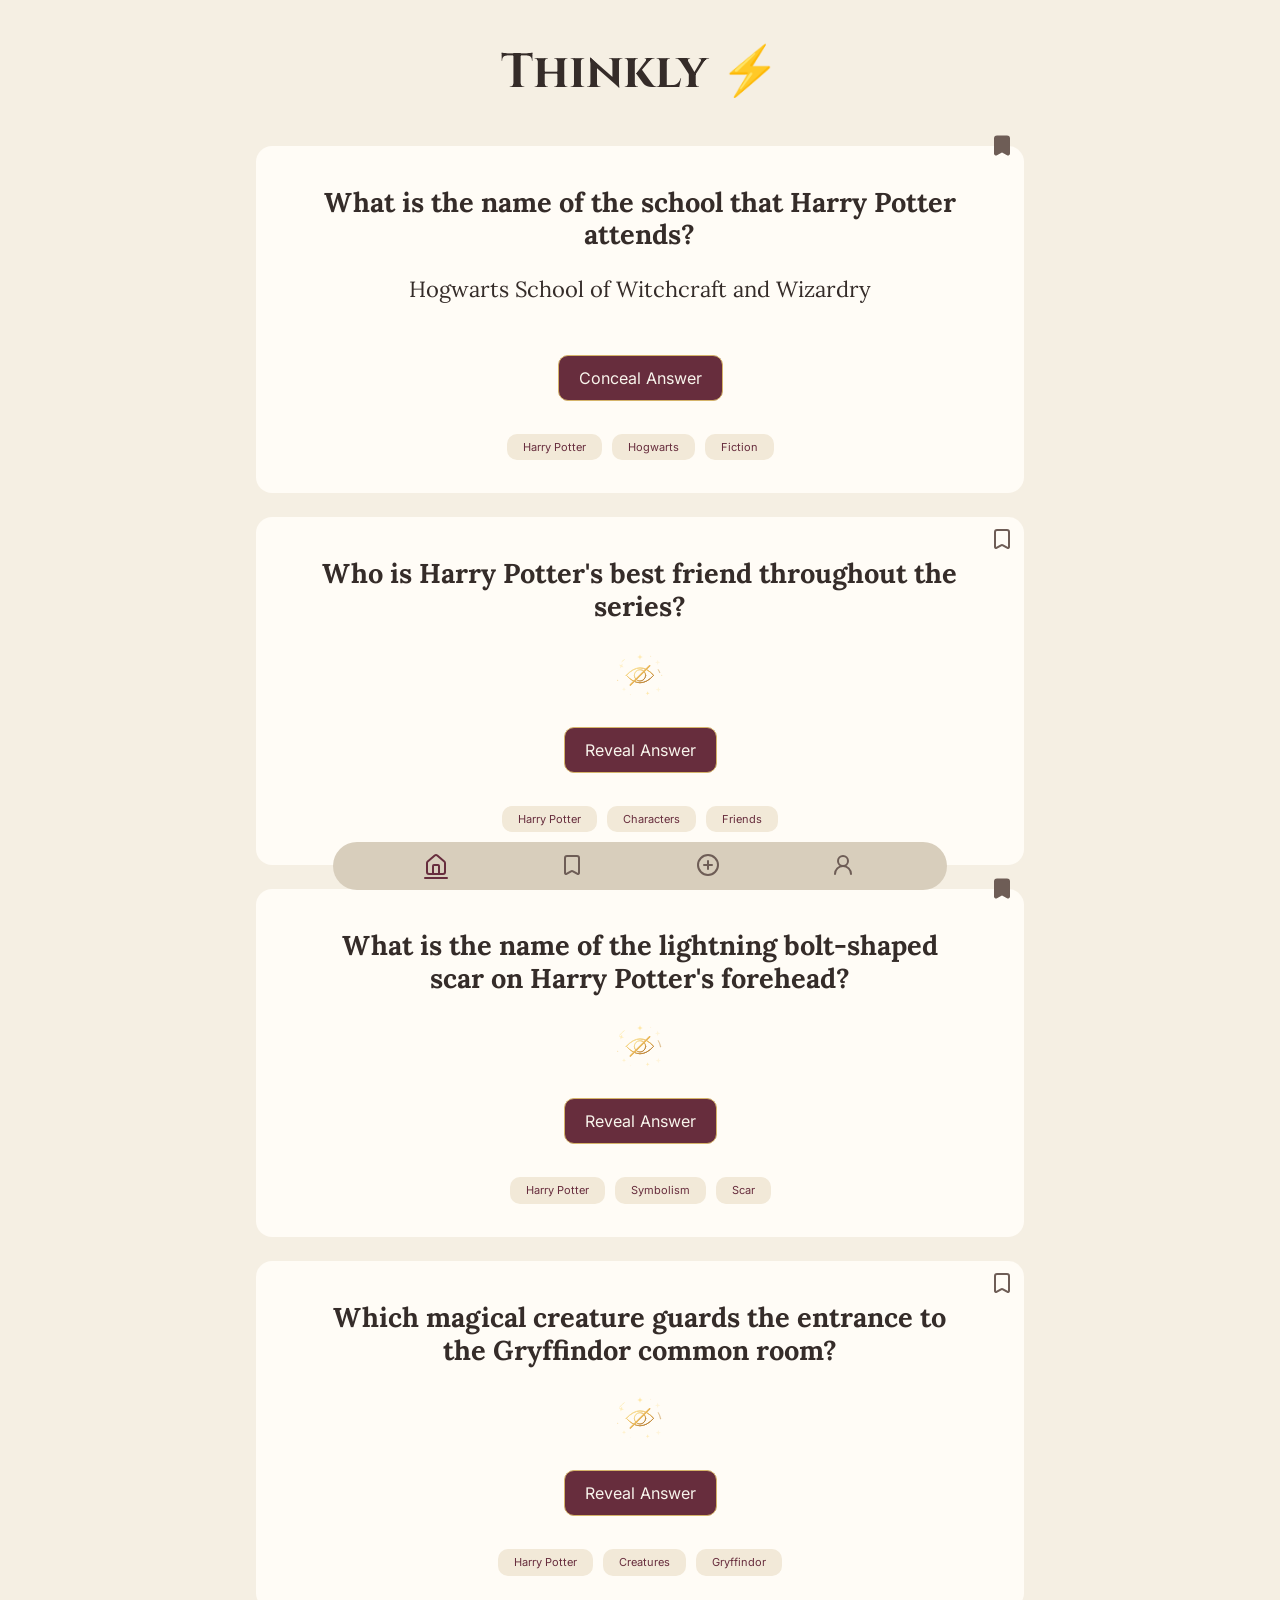
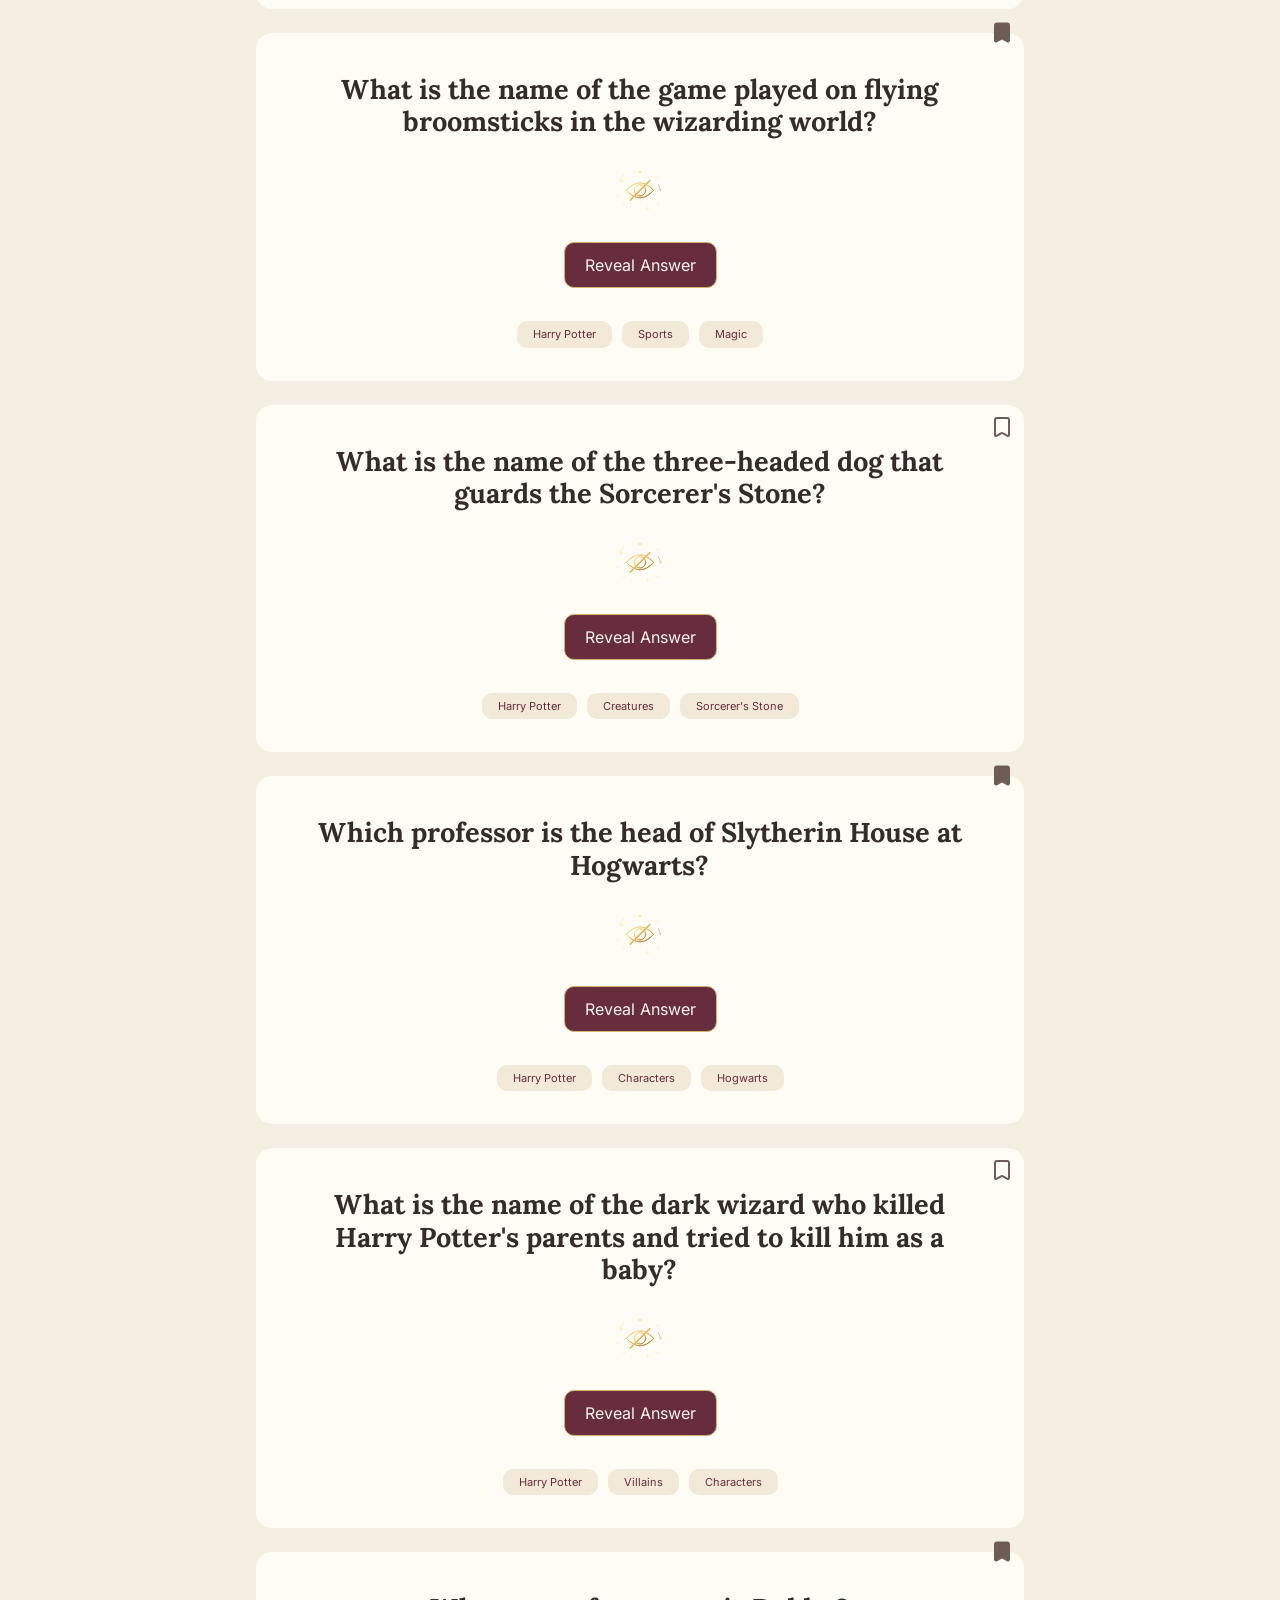
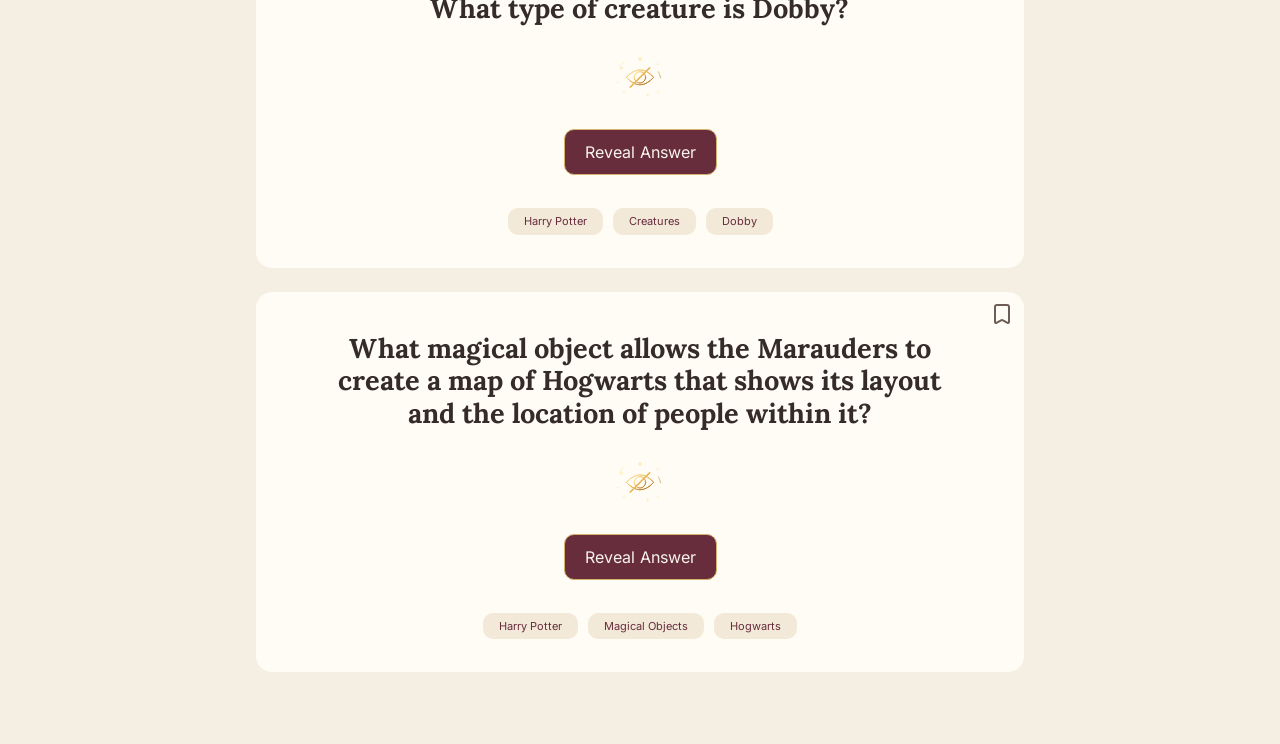
==== index.html @ 91999c33 "Add new Add page for user-generated questions; update navigation and SVG icons" ====
<!doctype html>
<html lang="en" class="dark-mode">
  <head>
    <meta charset="UTF-8" />
    <meta name="viewport" content="width=device-width, initial-scale=1.0" />
    <link rel="stylesheet" href="styles.css" />
    <link
      rel="shortcut icon"
      href="./favicons/favicon.ico"
      type="image/x-icon"
    />
    <script src="./js/app.js" defer></script>
    <title>Thinkly</title>
  </head>
  <body class="app">
    <a class="skip-link" href="#main-content">
      <span>Skip to main content </span></a
    >
    <header class="app__header">
      <h1 class="app__title">Thinkly ⚡️</h1>
    </header>
    <main id="main-content">
      <div class="questions">
        <!-- Question 1 -->

        <article class="question-card">
          <button
            type="button"
            aria-label="bookmark question"
            aria-pressed="true"
            class="question-card__bookmark"
          >
            <svg
              xmlns="http://www.w3.org/2000/svg"
              width="24"
              height="24"
              viewBox="0 0 24 24"
              fill="none"
              stroke="none"
              stroke-width="2"
              stroke-linecap="round"
              stroke-linejoin="round"
              class="icon"
            >
              <path
                d="M17 3a2 2 0 0 1 2 2v15a1 1 0 0 1-1.496.868l-4.512-2.578a2 2 0 0 0-1.984 0l-4.512 2.578A1 1 0 0 1 5 20V5a2 2 0 0 1 2-2z"
              />
            </svg>
          </button>
          <h2 class="question-card__title">
            What is the name of the school that Harry Potter attends?
          </h2>
          <img
            src="./assets/magic-concealment.svg"
            alt="answer concealment image"
            aria-hidden="true"
            class="question-card__placeholder"
          />
          <p id="answer-1" class="question-card__answer">
            Hogwarts School of Witchcraft and Wizardry
          </p>
          <button
            class="question-card__button"
            aria-expanded="true"
            aria-controls="answer-1"
          >
            Conceal Answer
          </button>
          <ul class="question-card__tags">
            <li class="question-card__tag">Harry Potter</li>
            <li class="question-card__tag">Hogwarts</li>
            <li class="question-card__tag">Fiction</li>
          </ul>
        </article>

        <!-- Question 2 -->

        <article class="question-card">
          <button
            type="button"
            aria-label="bookmark question"
            aria-pressed="false"
            class="question-card__bookmark"
          >
            <svg
              xmlns="http://www.w3.org/2000/svg"
              width="24"
              height="24"
              viewBox="0 0 24 24"
              fill="none"
              stroke="none"
              stroke-width="2"
              stroke-linecap="round"
              stroke-linejoin="round"
              class="icon"
            >
              <path
                d="M17 3a2 2 0 0 1 2 2v15a1 1 0 0 1-1.496.868l-4.512-2.578a2 2 0 0 0-1.984 0l-4.512 2.578A1 1 0 0 1 5 20V5a2 2 0 0 1 2-2z"
              />
            </svg>
          </button>
          <h2 class="question-card__title">
            Who is Harry Potter's best friend throughout the series?
          </h2>
          <img
            src="./assets/magic-concealment.svg"
            alt="answer concealment image"
            aria-hidden="true"
            class="question-card__placeholder"
          />
          <p id="answer-2" class="question-card__answer">Ron Weasley</p>
          <button
            class="question-card__button"
            aria-expanded="false"
            aria-controls="answer-2"
          >
            Reveal Answer
          </button>
          <ul class="question-card__tags">
            <li class="question-card__tag">Harry Potter</li>
            <li class="question-card__tag">Characters</li>
            <li class="question-card__tag">Friends</li>
          </ul>
        </article>

        <!-- Question 3 -->

        <article class="question-card">
          <button
            type="button"
            aria-label="bookmark question"
            aria-pressed="true"
            class="question-card__bookmark"
          >
            <svg
              xmlns="http://www.w3.org/2000/svg"
              width="24"
              height="24"
              viewBox="0 0 24 24"
              fill="none"
              stroke="none"
              stroke-width="2"
              stroke-linecap="round"
              stroke-linejoin="round"
              class="icon"
            >
              <path
                d="M17 3a2 2 0 0 1 2 2v15a1 1 0 0 1-1.496.868l-4.512-2.578a2 2 0 0 0-1.984 0l-4.512 2.578A1 1 0 0 1 5 20V5a2 2 0 0 1 2-2z"
              />
            </svg>
          </button>
          <h2 class="question-card__title">
            What is the name of the lightning bolt-shaped scar on Harry Potter's
            forehead?
          </h2>
          <img
            src="./assets/magic-concealment.svg"
            alt="answer concealment image"
            aria-hidden="true"
            class="question-card__placeholder"
          />
          <p id="answer-3" class="question-card__answer">The Dark Mark</p>
          <button
            class="question-card__button"
            aria-expanded="false"
            aria-controls="answer-3"
          >
            Reveal Answer
          </button>
          <ul class="question-card__tags">
            <li class="question-card__tag">Harry Potter</li>
            <li class="question-card__tag">Symbolism</li>
            <li class="question-card__tag">Scar</li>
          </ul>
        </article>

        <!-- Question 4 -->

        <article class="question-card">
          <button
            type="button"
            aria-label="bookmark question"
            aria-pressed="false"
            class="question-card__bookmark"
          >
            <svg
              xmlns="http://www.w3.org/2000/svg"
              width="24"
              height="24"
              viewBox="0 0 24 24"
              fill="none"
              stroke="none"
              stroke-width="2"
              stroke-linecap="round"
              stroke-linejoin="round"
              class="icon"
            >
              <path
                d="M17 3a2 2 0 0 1 2 2v15a1 1 0 0 1-1.496.868l-4.512-2.578a2 2 0 0 0-1.984 0l-4.512 2.578A1 1 0 0 1 5 20V5a2 2 0 0 1 2-2z"
              />
            </svg>
          </button>
          <h2 class="question-card__title">
            Which magical creature guards the entrance to the Gryffindor common
            room?
          </h2>
          <img
            src="./assets/magic-concealment.svg"
            alt="answer concealment image"
            aria-hidden="true"
            class="question-card__placeholder"
          />
          <p id="answer-4" class="question-card__answer">
            The Fat Lady (portrait)
          </p>
          <button
            class="question-card__button"
            aria-expanded="false"
            aria-controls="answer-4"
          >
            Reveal Answer
          </button>
          <ul class="question-card__tags">
            <li class="question-card__tag">Harry Potter</li>
            <li class="question-card__tag">Creatures</li>
            <li class="question-card__tag">Gryffindor</li>
          </ul>
        </article>

        <!-- Question 5 -->

        <article class="question-card">
          <button
            type="button"
            aria-label="bookmark question"
            aria-pressed="true"
            class="question-card__bookmark"
          >
            <svg
              xmlns="http://www.w3.org/2000/svg"
              width="24"
              height="24"
              viewBox="0 0 24 24"
              fill="none"
              stroke="none"
              stroke-width="2"
              stroke-linecap="round"
              stroke-linejoin="round"
              class="icon"
            >
              <path
                d="M17 3a2 2 0 0 1 2 2v15a1 1 0 0 1-1.496.868l-4.512-2.578a2 2 0 0 0-1.984 0l-4.512 2.578A1 1 0 0 1 5 20V5a2 2 0 0 1 2-2z"
              />
            </svg>
          </button>
          <h2 class="question-card__title">
            What is the name of the game played on flying broomsticks in the
            wizarding world?
          </h2>
          <img
            src="./assets/magic-concealment.svg"
            alt="answer concealment image"
            aria-hidden="true"
            class="question-card__placeholder"
          />
          <p id="answer-5" class="question-card__answer">Quidditch</p>
          <button
            class="question-card__button"
            aria-expanded="false"
            aria-controls="answer-5"
          >
            Reveal Answer
          </button>
          <ul class="question-card__tags">
            <li class="question-card__tag">Harry Potter</li>
            <li class="question-card__tag">Sports</li>
            <li class="question-card__tag">Magic</li>
          </ul>
        </article>

        <!-- Question 6 -->

        <article class="question-card">
          <button
            type="button"
            aria-label="bookmark question"
            aria-pressed="false"
            class="question-card__bookmark"
          >
            <svg
              xmlns="http://www.w3.org/2000/svg"
              width="24"
              height="24"
              viewBox="0 0 24 24"
              fill="none"
              stroke="none"
              stroke-width="2"
              stroke-linecap="round"
              stroke-linejoin="round"
              class="icon"
            >
              <path
                d="M17 3a2 2 0 0 1 2 2v15a1 1 0 0 1-1.496.868l-4.512-2.578a2 2 0 0 0-1.984 0l-4.512 2.578A1 1 0 0 1 5 20V5a2 2 0 0 1 2-2z"
              />
            </svg>
          </button>
          <h2 class="question-card__title">
            What is the name of the three-headed dog that guards the Sorcerer's
            Stone?
          </h2>
          <img
            src="./assets/magic-concealment.svg"
            alt="answer concealment image"
            aria-hidden="true"
            class="question-card__placeholder"
          />
          <p id="answer-6" class="question-card__answer">Fluffy</p>
          <button
            class="question-card__button"
            aria-expanded="false"
            aria-controls="answer-6"
          >
            Reveal Answer
          </button>
          <ul class="question-card__tags">
            <li class="question-card__tag">Harry Potter</li>
            <li class="question-card__tag">Creatures</li>
            <li class="question-card__tag">Sorcerer's Stone</li>
          </ul>
        </article>

        <!-- Question 7 -->

        <article class="question-card">
          <button
            type="button"
            aria-label="bookmark question"
            aria-pressed="true"
            class="question-card__bookmark"
          >
            <svg
              xmlns="http://www.w3.org/2000/svg"
              width="24"
              height="24"
              viewBox="0 0 24 24"
              fill="none"
              stroke="none"
              stroke-width="2"
              stroke-linecap="round"
              stroke-linejoin="round"
              class="icon"
            >
              <path
                d="M17 3a2 2 0 0 1 2 2v15a1 1 0 0 1-1.496.868l-4.512-2.578a2 2 0 0 0-1.984 0l-4.512 2.578A1 1 0 0 1 5 20V5a2 2 0 0 1 2-2z"
              />
            </svg>
          </button>
          <h2 class="question-card__title">
            Which professor is the head of Slytherin House at Hogwarts?
          </h2>
          <img
            src="./assets/magic-concealment.svg"
            alt="answer concealment image"
            aria-hidden="true"
            class="question-card__placeholder"
          />
          <p id="answer-7" class="question-card__answer">Severus Snape</p>
          <button
            class="question-card__button"
            aria-expanded="false"
            aria-controls="answer-7"
          >
            Reveal Answer
          </button>
          <ul class="question-card__tags">
            <li class="question-card__tag">Harry Potter</li>
            <li class="question-card__tag">Characters</li>
            <li class="question-card__tag">Hogwarts</li>
          </ul>
        </article>

        <!-- Question 8 -->

        <article class="question-card">
          <button
            type="button"
            aria-label="bookmark question"
            aria-pressed="false"
            class="question-card__bookmark"
          >
            <svg
              xmlns="http://www.w3.org/2000/svg"
              width="24"
              height="24"
              viewBox="0 0 24 24"
              fill="none"
              stroke="none"
              stroke-width="2"
              stroke-linecap="round"
              stroke-linejoin="round"
              class="icon"
            >
              <path
                d="M17 3a2 2 0 0 1 2 2v15a1 1 0 0 1-1.496.868l-4.512-2.578a2 2 0 0 0-1.984 0l-4.512 2.578A1 1 0 0 1 5 20V5a2 2 0 0 1 2-2z"
              />
            </svg>
          </button>
          <h2 class="question-card__title">
            What is the name of the dark wizard who killed Harry Potter's
            parents and tried to kill him as a baby?
          </h2>
          <img
            src="./assets/magic-concealment.svg"
            alt="answer concealment image"
            aria-hidden="true"
            class="question-card__placeholder"
          />
          <p id="answer-8" class="question-card__answer">
            Lord Voldemort (Tom Riddle)
          </p>
          <button
            class="question-card__button"
            aria-expanded="false"
            aria-controls="answer-8"
          >
            Reveal Answer
          </button>
          <ul class="question-card__tags">
            <li class="question-card__tag">Harry Potter</li>
            <li class="question-card__tag">Villains</li>
            <li class="question-card__tag">Characters</li>
          </ul>
        </article>

        <!-- Question 9 -->

        <article class="question-card">
          <button
            type="button"
            aria-label="bookmark question"
            aria-pressed="true"
            class="question-card__bookmark"
          >
            <svg
              xmlns="http://www.w3.org/2000/svg"
              width="24"
              height="24"
              viewBox="0 0 24 24"
              fill="none"
              stroke="none"
              stroke-width="2"
              stroke-linecap="round"
              stroke-linejoin="round"
              class="icon"
            >
              <path
                d="M17 3a2 2 0 0 1 2 2v15a1 1 0 0 1-1.496.868l-4.512-2.578a2 2 0 0 0-1.984 0l-4.512 2.578A1 1 0 0 1 5 20V5a2 2 0 0 1 2-2z"
              />
            </svg>
          </button>
          <h2 class="question-card__title">What type of creature is Dobby?</h2>
          <img
            src="./assets/magic-concealment.svg"
            alt="answer concealment image"
            aria-hidden="true"
            class="question-card__placeholder"
          />
          <p id="answer-9" class="question-card__answer">House Elf</p>
          <button
            class="question-card__button"
            aria-expanded="false"
            aria-controls="answer-9"
          >
            Reveal Answer
          </button>
          <ul class="question-card__tags">
            <li class="question-card__tag">Harry Potter</li>
            <li class="question-card__tag">Creatures</li>
            <li class="question-card__tag">Dobby</li>
          </ul>
        </article>

        <!-- Question 10 -->

        <article class="question-card">
          <button
            type="button"
            aria-label="bookmark question"
            aria-pressed="false"
            class="question-card__bookmark"
          >
            <svg
              xmlns="http://www.w3.org/2000/svg"
              width="24"
              height="24"
              viewBox="0 0 24 24"
              fill="none"
              stroke="none"
              stroke-width="2"
              stroke-linecap="round"
              stroke-linejoin="round"
              class="icon"
            >
              <path
                d="M17 3a2 2 0 0 1 2 2v15a1 1 0 0 1-1.496.868l-4.512-2.578a2 2 0 0 0-1.984 0l-4.512 2.578A1 1 0 0 1 5 20V5a2 2 0 0 1 2-2z"
              />
            </svg>
          </button>
          <h2 class="question-card__title">
            What magical object allows the Marauders to create a map of Hogwarts
            that shows its layout and the location of people within it?
          </h2>
          <img
            src="./assets/magic-concealment.svg"
            alt="answer concealment image"
            aria-hidden="true"
            class="question-card__placeholder"
          />
          <p id="answer-10" class="question-card__answer">The Marauder's Map</p>
          <button
            class="question-card__button"
            aria-expanded="false"
            aria-controls="answer-10"
          >
            Reveal Answer
          </button>
          <ul class="question-card__tags">
            <li class="question-card__tag">Harry Potter</li>
            <li class="question-card__tag">Magical Objects</li>
            <li class="question-card__tag">Hogwarts</li>
          </ul>
        </article>
      </div>
    </main>
    <footer>
      <nav aria-label="Main navigation">
        <ul class="nav">
          <li class="nav__item">
            <a href="index.html" aria-current="page" aria-label="Home"
              ><svg
                xmlns="http://www.w3.org/2000/svg"
                width="24"
                height="24"
                viewBox="0 0 24 24"
                fill="none"
                stroke="currentColor"
                stroke-width="2"
                stroke-linecap="round"
                stroke-linejoin="round"
                class="icon"
              >
                <path d="M15 21v-8a1 1 0 0 0-1-1h-4a1 1 0 0 0-1 1v8" />
                <path
                  d="M3 10a2 2 0 0 1 .709-1.528l7-6a2 2 0 0 1 2.582 0l7 6A2 2 0 0 1 21 10v9a2 2 0 0 1-2 2H5a2 2 0 0 1-2-2z"
                />
              </svg>
            </a>
          </li>
          <li class="nav__item">
            <a href="bookmarks.html" aria-label="Bookmarks">
              <svg
                xmlns="http://www.w3.org/2000/svg"
                width="24"
                height="24"
                viewBox="0 0 24 24"
                fill="none"
                stroke="currentColor"
                stroke-width="2"
                stroke-linecap="round"
                stroke-linejoin="round"
                class="icon"
              >
                <path
                  d="M17 3a2 2 0 0 1 2 2v15a1 1 0 0 1-1.496.868l-4.512-2.578a2 2 0 0 0-1.984 0l-4.512 2.578A1 1 0 0 1 5 20V5a2 2 0 0 1 2-2z"
                />
              </svg>
            </a>
          </li>
          <li class="nav__item">
            <a href="add.html" aria-label="Add New Questions">
              <svg
                xmlns="http://www.w3.org/2000/svg"
                width="24"
                height="24"
                viewBox="0 0 24 24"
                fill="none"
                stroke="currentColor"
                stroke-width="2"
                stroke-linecap="round"
                stroke-linejoin="round"
                class="icon"
              >
                <circle cx="12" cy="12" r="10" />
                <path d="M8 12h8" />
                <path d="M12 8v8" />
              </svg>
            </a>
          </li>
          <li class="nav__item">
            <a href="profile.html" aria-label="Profile"
              ><svg
                xmlns="http://www.w3.org/2000/svg"
                width="24"
                height="24"
                viewBox="0 0 24 24"
                fill="none"
                stroke="currentColor"
                stroke-width="2"
                stroke-linecap="round"
                stroke-linejoin="round"
                class="icon"
              >
                <circle cx="12" cy="8" r="5" />
                <path d="M20 21a8 8 0 0 0-16 0" />
              </svg>
            </a>
          </li>
        </ul>
      </nav>
    </footer>
  </body>
</html>
---- styles.css ----
@import "./fonts.css";
@import "./global.css";
@import "./components/app.css";
@import "./components/button.css";
@import "./components/card.css";
@import "./components/header.css";
@import "./components/footer.css";
@import "./components/profile.css";
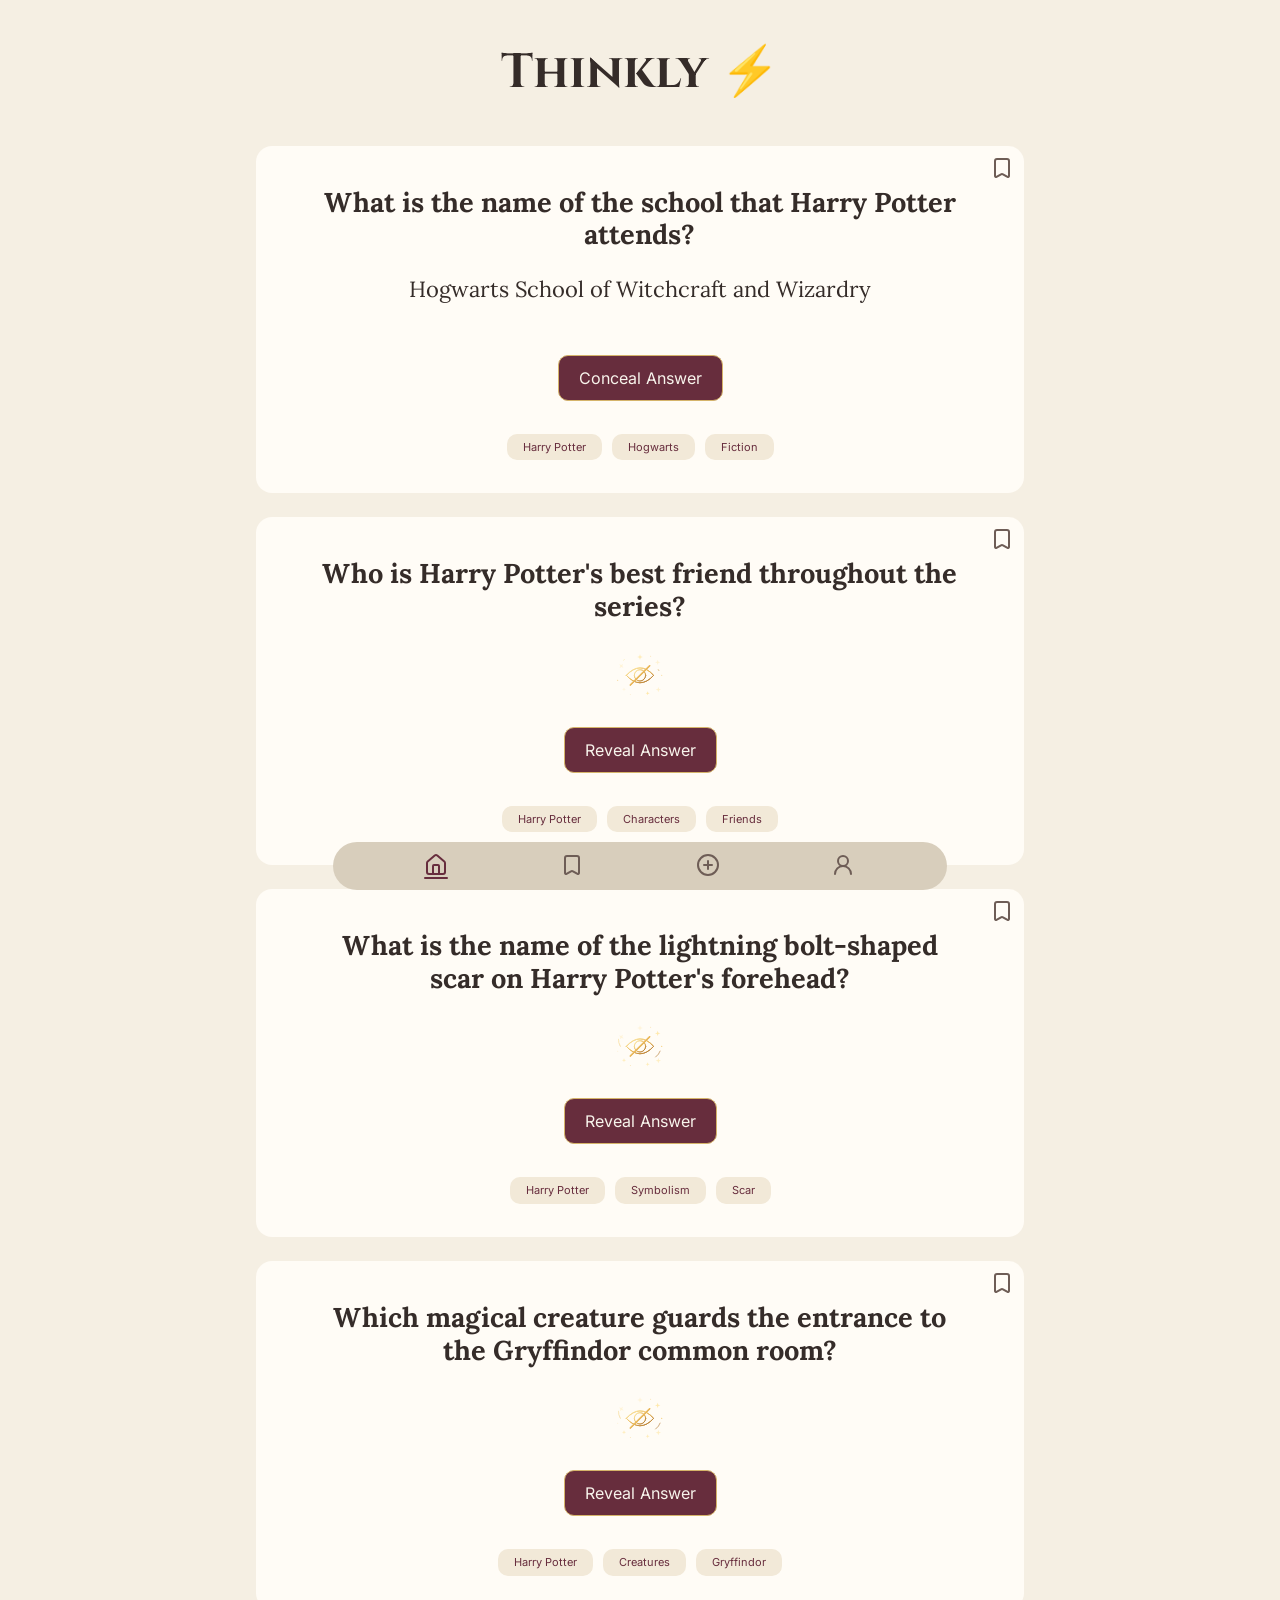
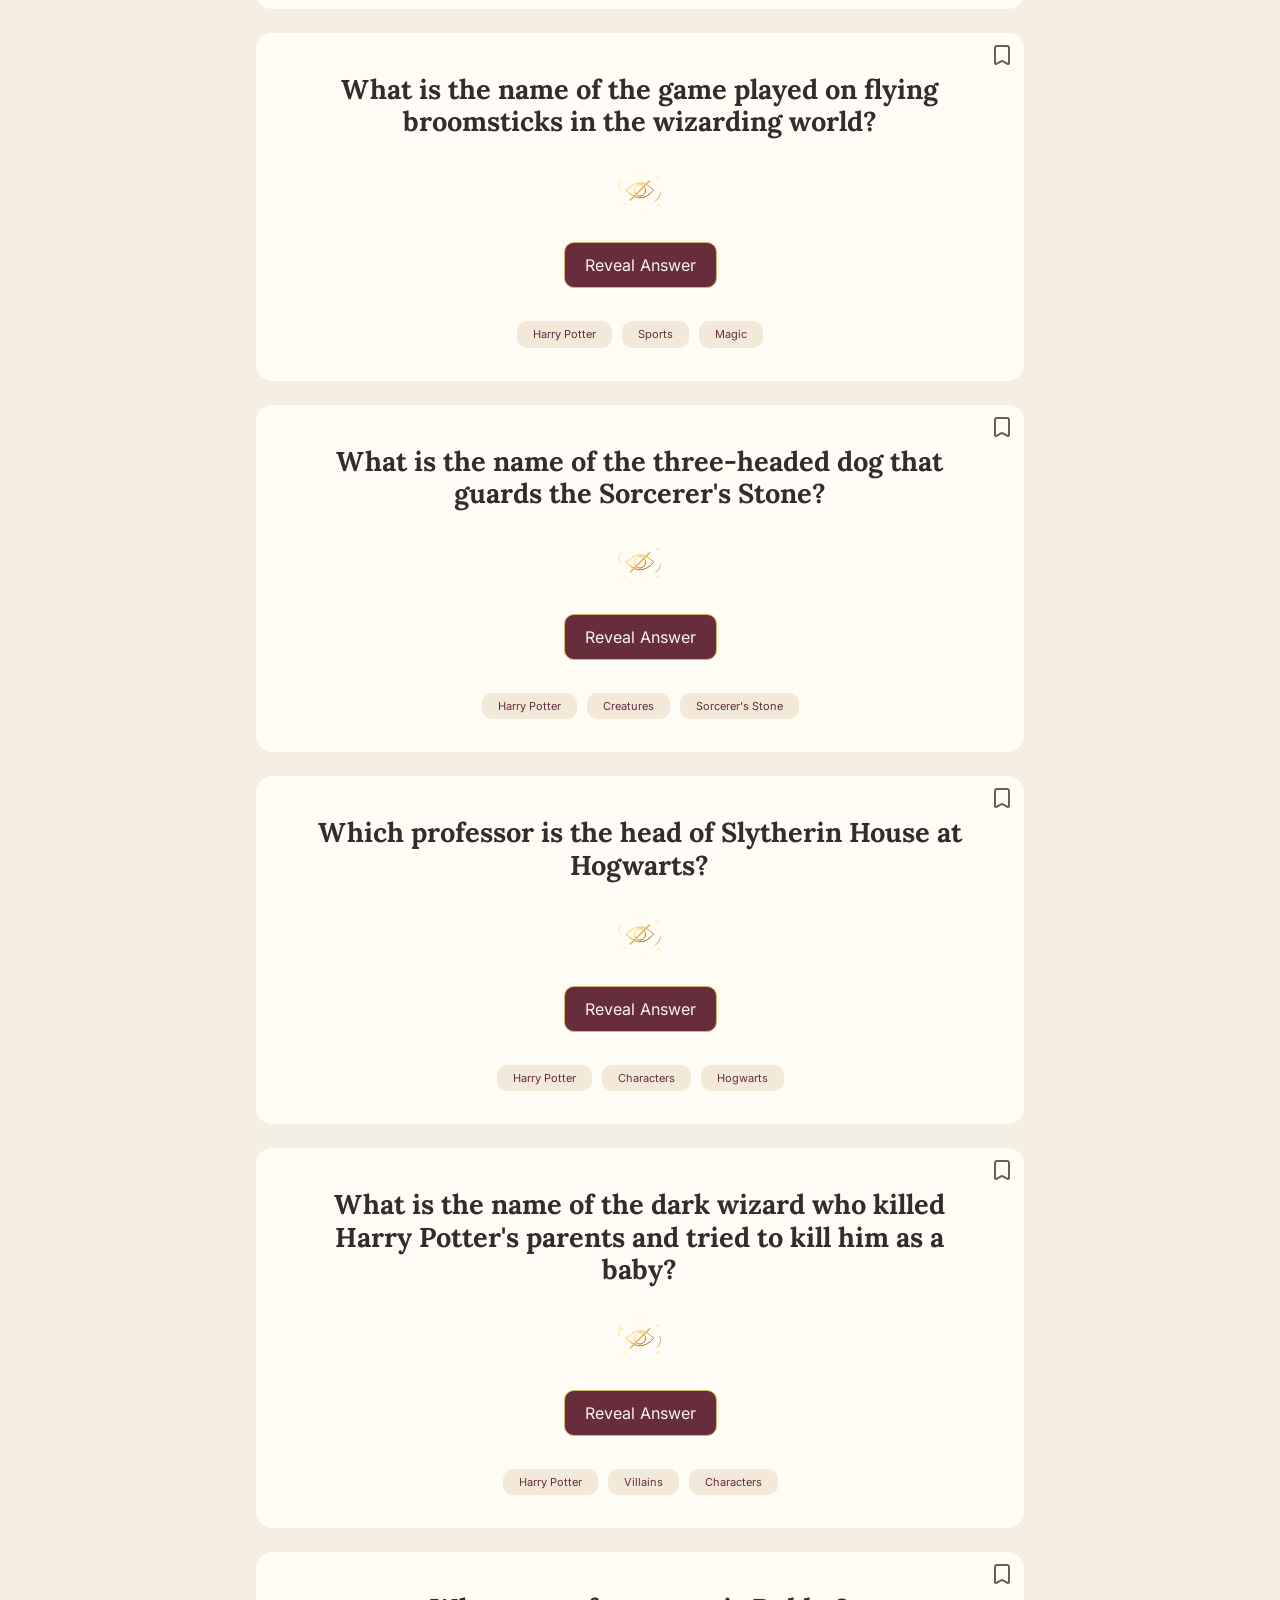
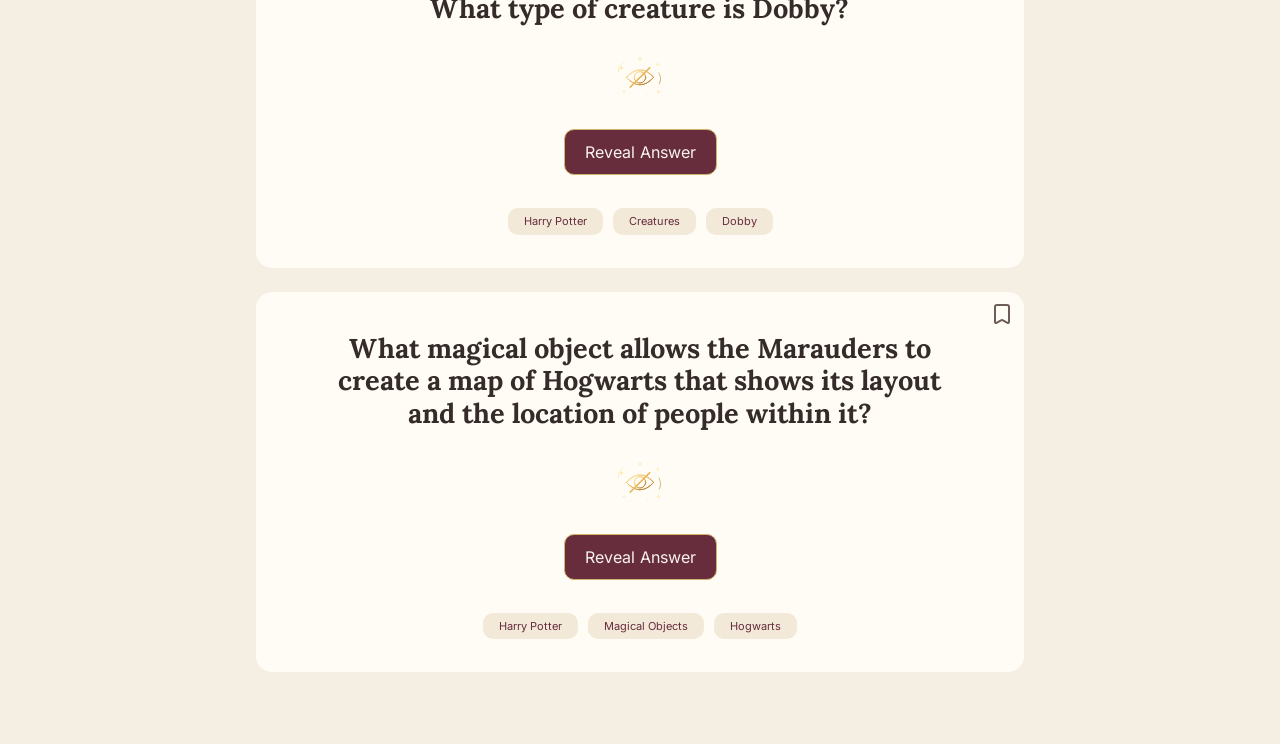
==== commit 7a3de55d: "Implement bookmark functionality: add data attributes and toggle class for bookmark buttons" ====
--- a/index.html
+++ b/index.html
@@ -29,6 +29,7 @@
             aria-label="bookmark question"
             aria-pressed="true"
             class="question-card__bookmark"
+            data-js="button-bookmark"
           >
             <svg
               xmlns="http://www.w3.org/2000/svg"
@@ -81,6 +82,7 @@
             aria-label="bookmark question"
             aria-pressed="false"
             class="question-card__bookmark"
+            data-js="button-bookmark"
           >
             <svg
               xmlns="http://www.w3.org/2000/svg"
@@ -131,6 +133,7 @@
             aria-label="bookmark question"
             aria-pressed="true"
             class="question-card__bookmark"
+            data-js="button-bookmark"
           >
             <svg
               xmlns="http://www.w3.org/2000/svg"
@@ -182,6 +185,7 @@
             aria-label="bookmark question"
             aria-pressed="false"
             class="question-card__bookmark"
+            data-js="button-bookmark"
           >
             <svg
               xmlns="http://www.w3.org/2000/svg"
@@ -235,6 +239,7 @@
             aria-label="bookmark question"
             aria-pressed="true"
             class="question-card__bookmark"
+            data-js="button-bookmark"
           >
             <svg
               xmlns="http://www.w3.org/2000/svg"
@@ -286,6 +291,7 @@
             aria-label="bookmark question"
             aria-pressed="false"
             class="question-card__bookmark"
+            data-js="button-bookmark"
           >
             <svg
               xmlns="http://www.w3.org/2000/svg"
@@ -337,6 +343,7 @@
             aria-label="bookmark question"
             aria-pressed="true"
             class="question-card__bookmark"
+            data-js="button-bookmark"
           >
             <svg
               xmlns="http://www.w3.org/2000/svg"
@@ -387,6 +394,7 @@
             aria-label="bookmark question"
             aria-pressed="false"
             class="question-card__bookmark"
+            data-js="button-bookmark"
           >
             <svg
               xmlns="http://www.w3.org/2000/svg"
@@ -440,6 +448,7 @@
             aria-label="bookmark question"
             aria-pressed="true"
             class="question-card__bookmark"
+            data-js="button-bookmark"
           >
             <svg
               xmlns="http://www.w3.org/2000/svg"
@@ -488,6 +497,7 @@
             aria-label="bookmark question"
             aria-pressed="false"
             class="question-card__bookmark"
+            data-js="button-bookmark"
           >
             <svg
               xmlns="http://www.w3.org/2000/svg"
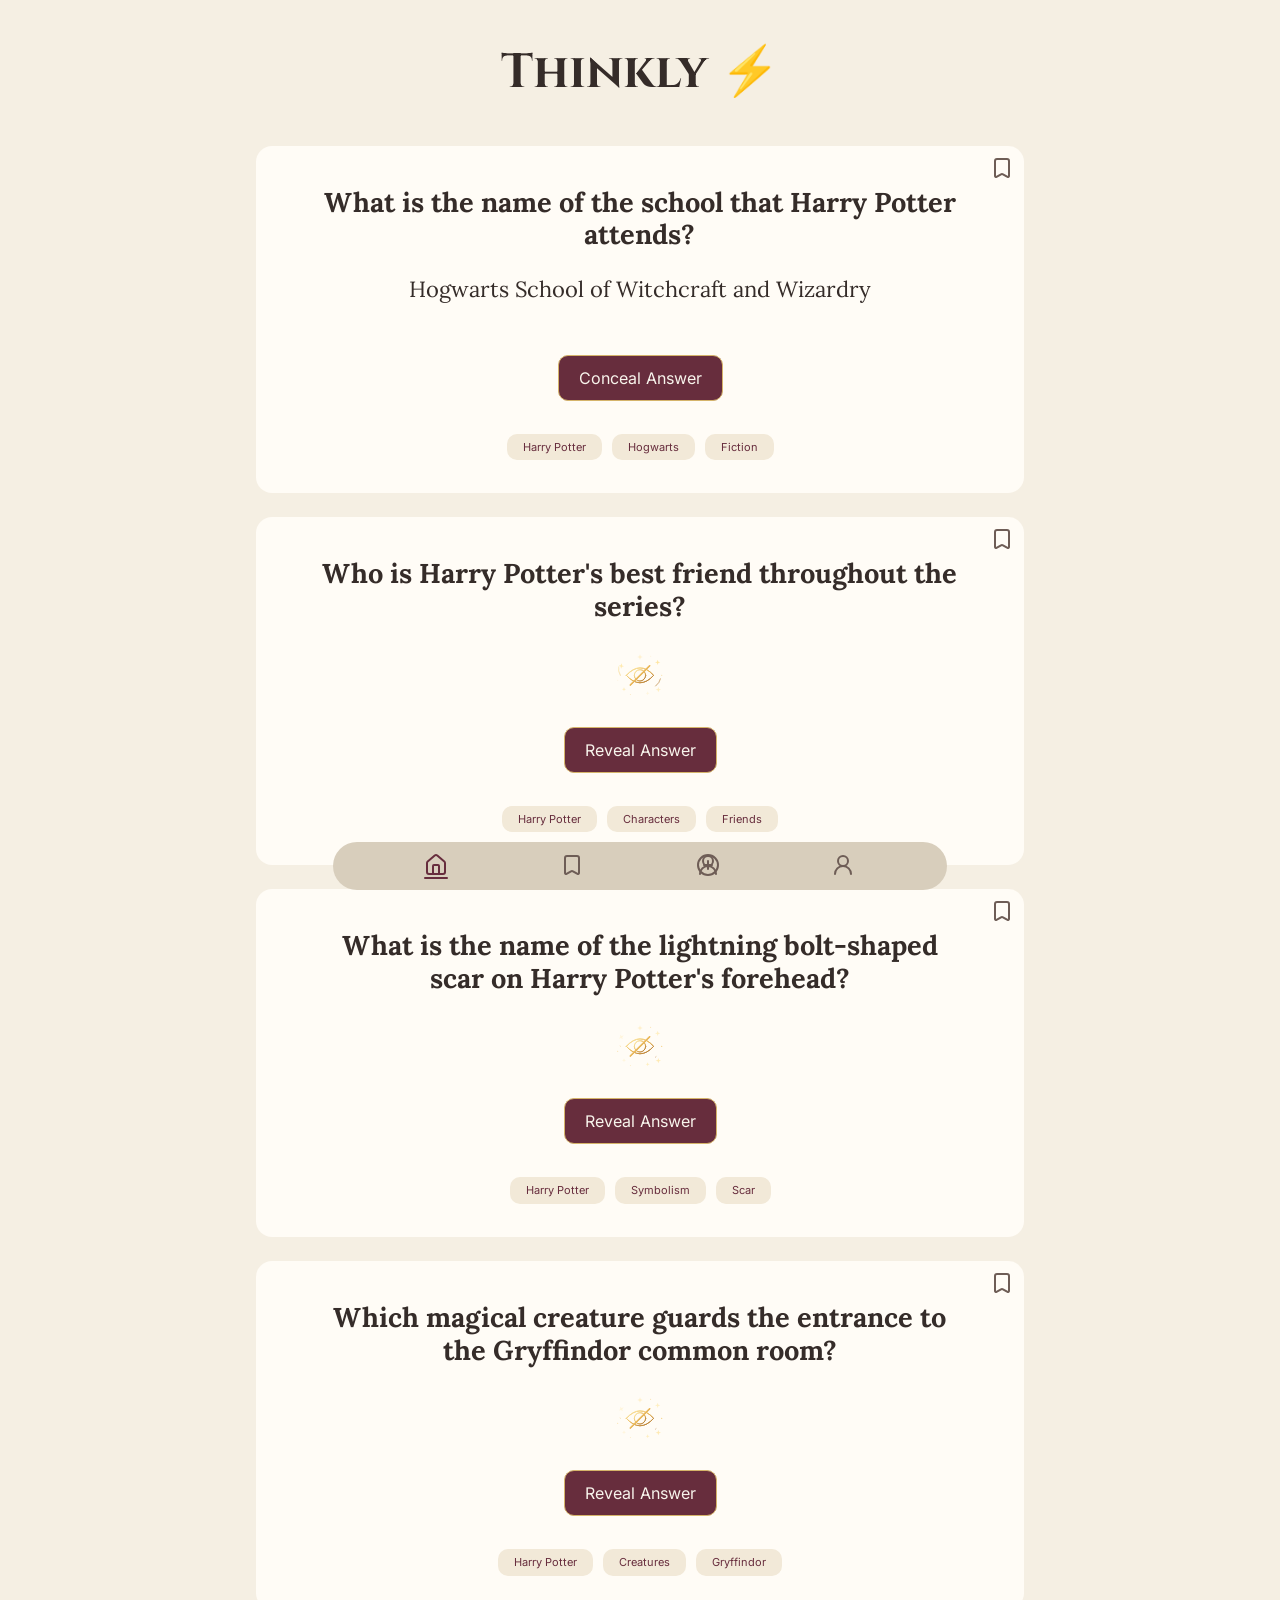
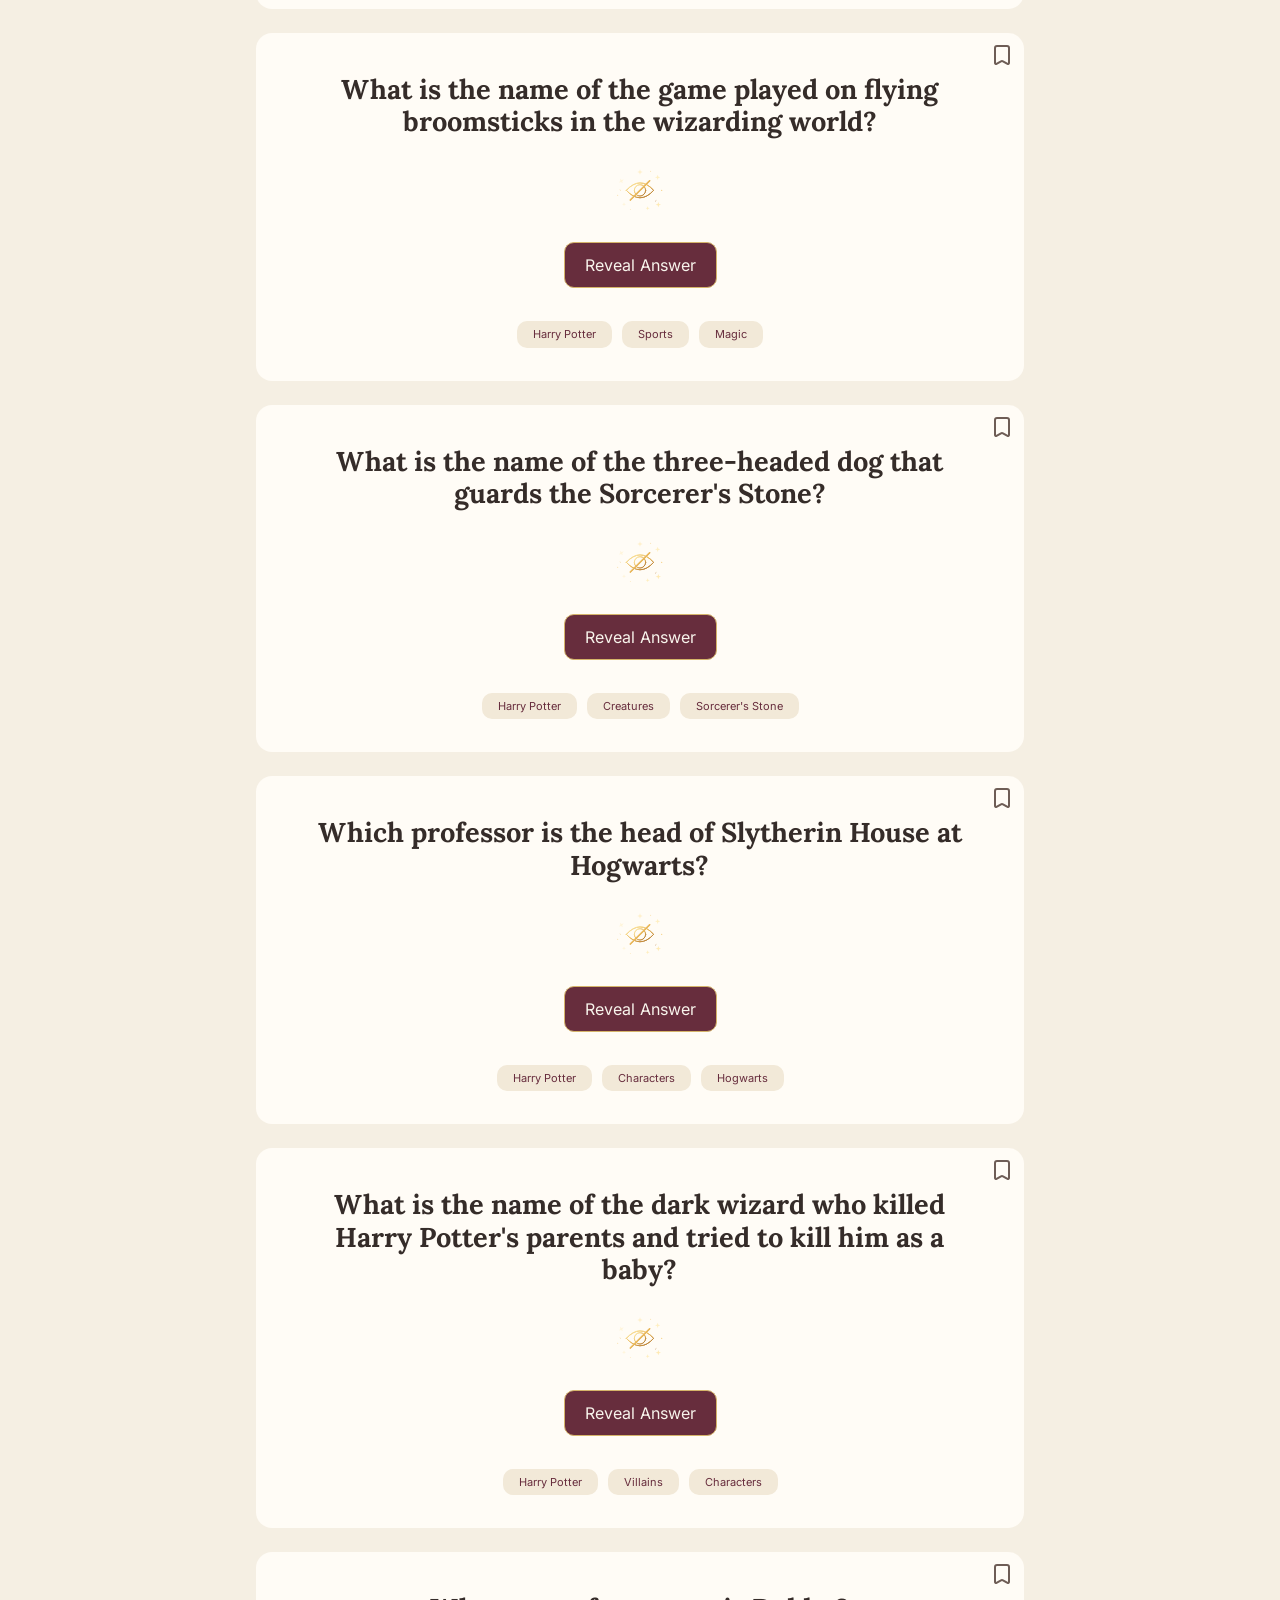
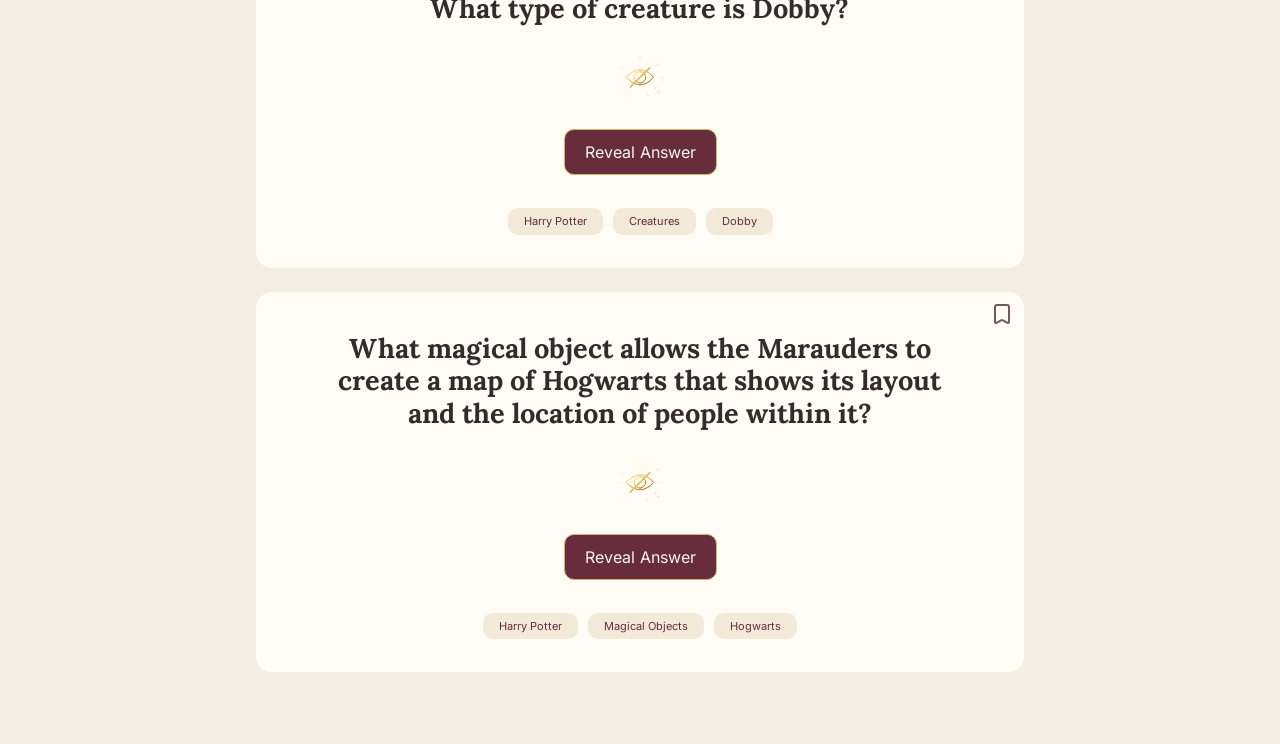
==== commit 7bafc43e: "Add data attributes for answer buttons and implement toggle functionality for answer visibility" ====
--- a/index.html
+++ b/index.html
@@ -64,6 +64,7 @@
             class="question-card__button"
             aria-expanded="true"
             aria-controls="answer-1"
+            data-js="button-answer"
           >
             Conceal Answer
           </button>
@@ -115,6 +116,7 @@
             class="question-card__button"
             aria-expanded="false"
             aria-controls="answer-2"
+            data-js="button-answer"
           >
             Reveal Answer
           </button>
@@ -167,6 +169,7 @@
             class="question-card__button"
             aria-expanded="false"
             aria-controls="answer-3"
+            data-js="button-answer"
           >
             Reveal Answer
           </button>
@@ -221,6 +224,7 @@
             class="question-card__button"
             aria-expanded="false"
             aria-controls="answer-4"
+            data-js="button-answer"
           >
             Reveal Answer
           </button>
@@ -273,6 +277,7 @@
             class="question-card__button"
             aria-expanded="false"
             aria-controls="answer-5"
+            data-js="button-answer"
           >
             Reveal Answer
           </button>
@@ -325,6 +330,7 @@
             class="question-card__button"
             aria-expanded="false"
             aria-controls="answer-6"
+            data-js="button-answer"
           >
             Reveal Answer
           </button>
@@ -376,6 +382,7 @@
             class="question-card__button"
             aria-expanded="false"
             aria-controls="answer-7"
+            data-js="button-answer"
           >
             Reveal Answer
           </button>
@@ -430,6 +437,7 @@
             class="question-card__button"
             aria-expanded="false"
             aria-controls="answer-8"
+            data-js="button-answer"
           >
             Reveal Answer
           </button>
@@ -479,6 +487,7 @@
             class="question-card__button"
             aria-expanded="false"
             aria-controls="answer-9"
+            data-js="button-answer"
           >
             Reveal Answer
           </button>
@@ -531,6 +540,7 @@
             class="question-card__button"
             aria-expanded="false"
             aria-controls="answer-10"
+            data-js="button-answer"
           >
             Reveal Answer
           </button>
@@ -603,6 +613,8 @@
                 <circle cx="12" cy="12" r="10" />
                 <path d="M8 12h8" />
                 <path d="M12 8v8" />
+                <circle cx="12" cy="8" r="5" />
+                <path d="M20 21a8 8 0 0 0-16 0" />
               </svg>
             </a>
           </li>
@@ -618,7 +630,7 @@
                 stroke-width="2"
                 stroke-linecap="round"
                 stroke-linejoin="round"
-                class="icon"
+                class="lucide lucide-user-round preview-icon"
               >
                 <circle cx="12" cy="8" r="5" />
                 <path d="M20 21a8 8 0 0 0-16 0" />
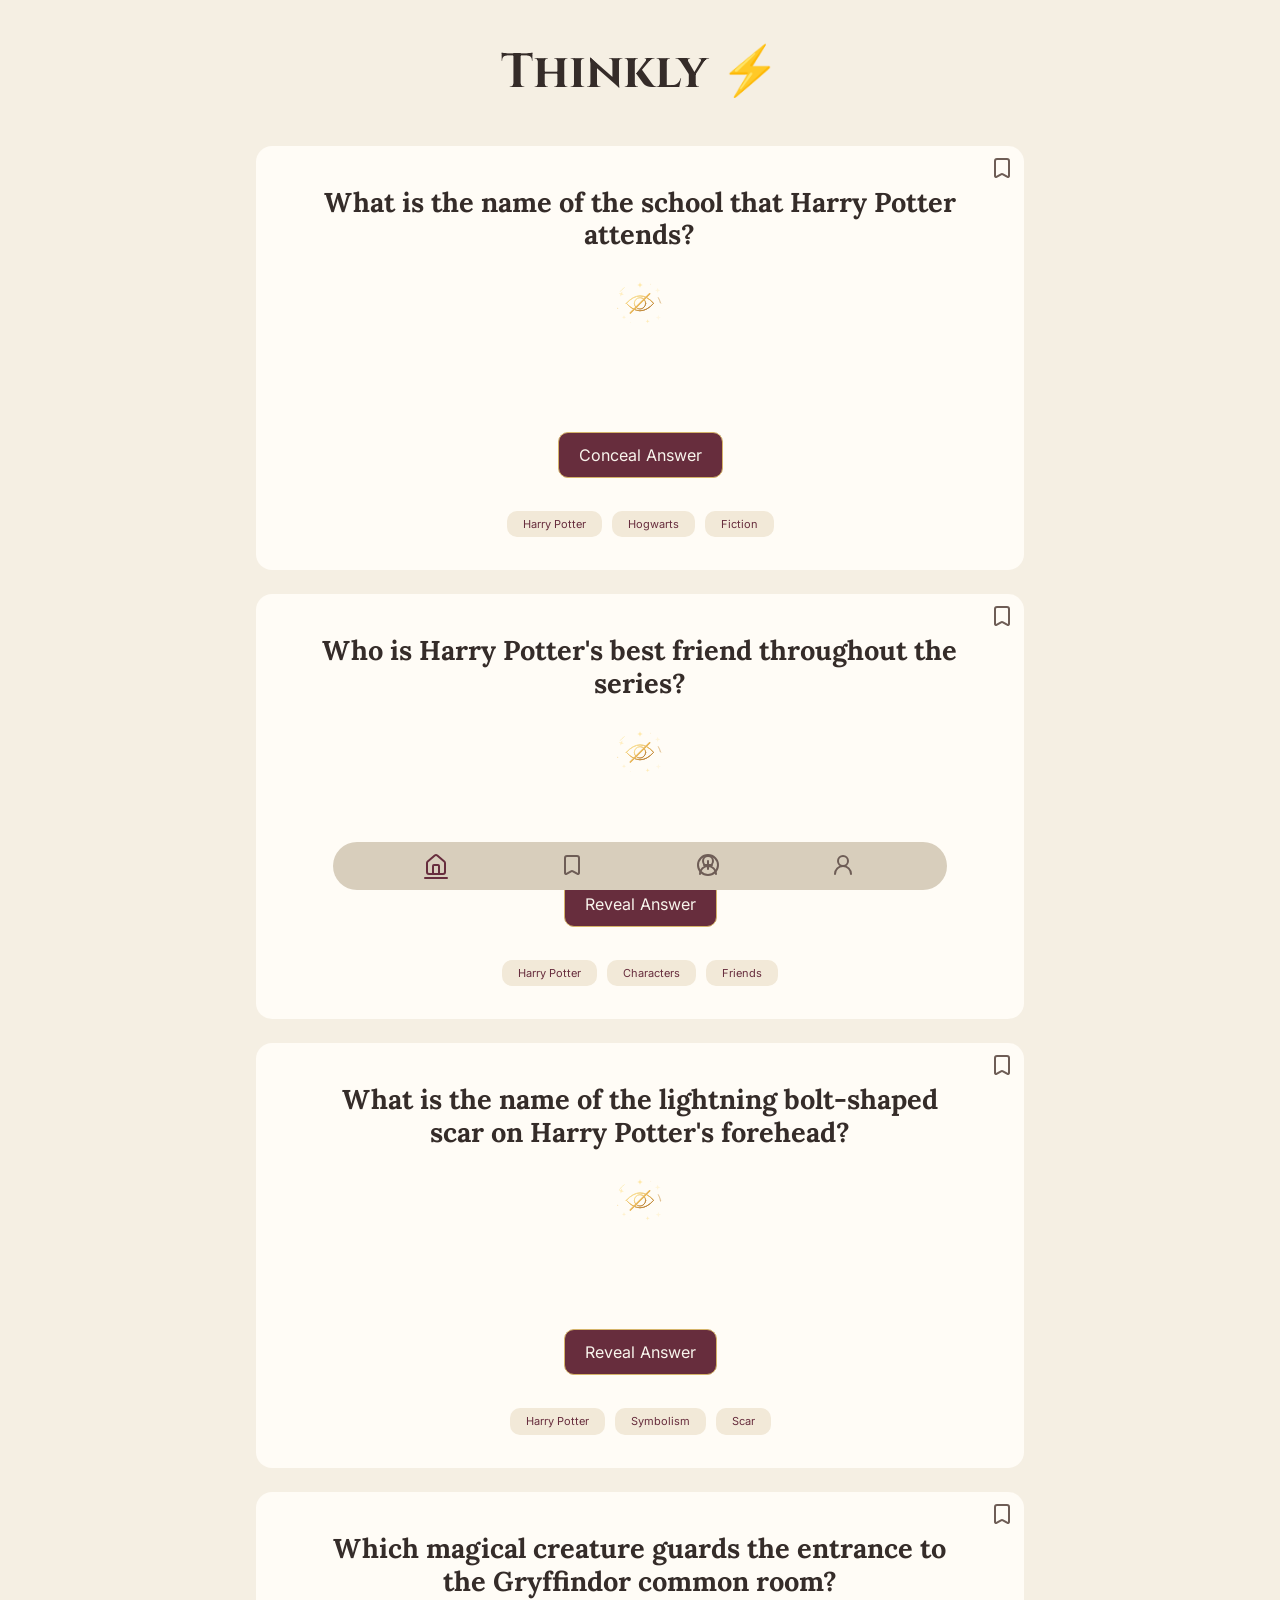
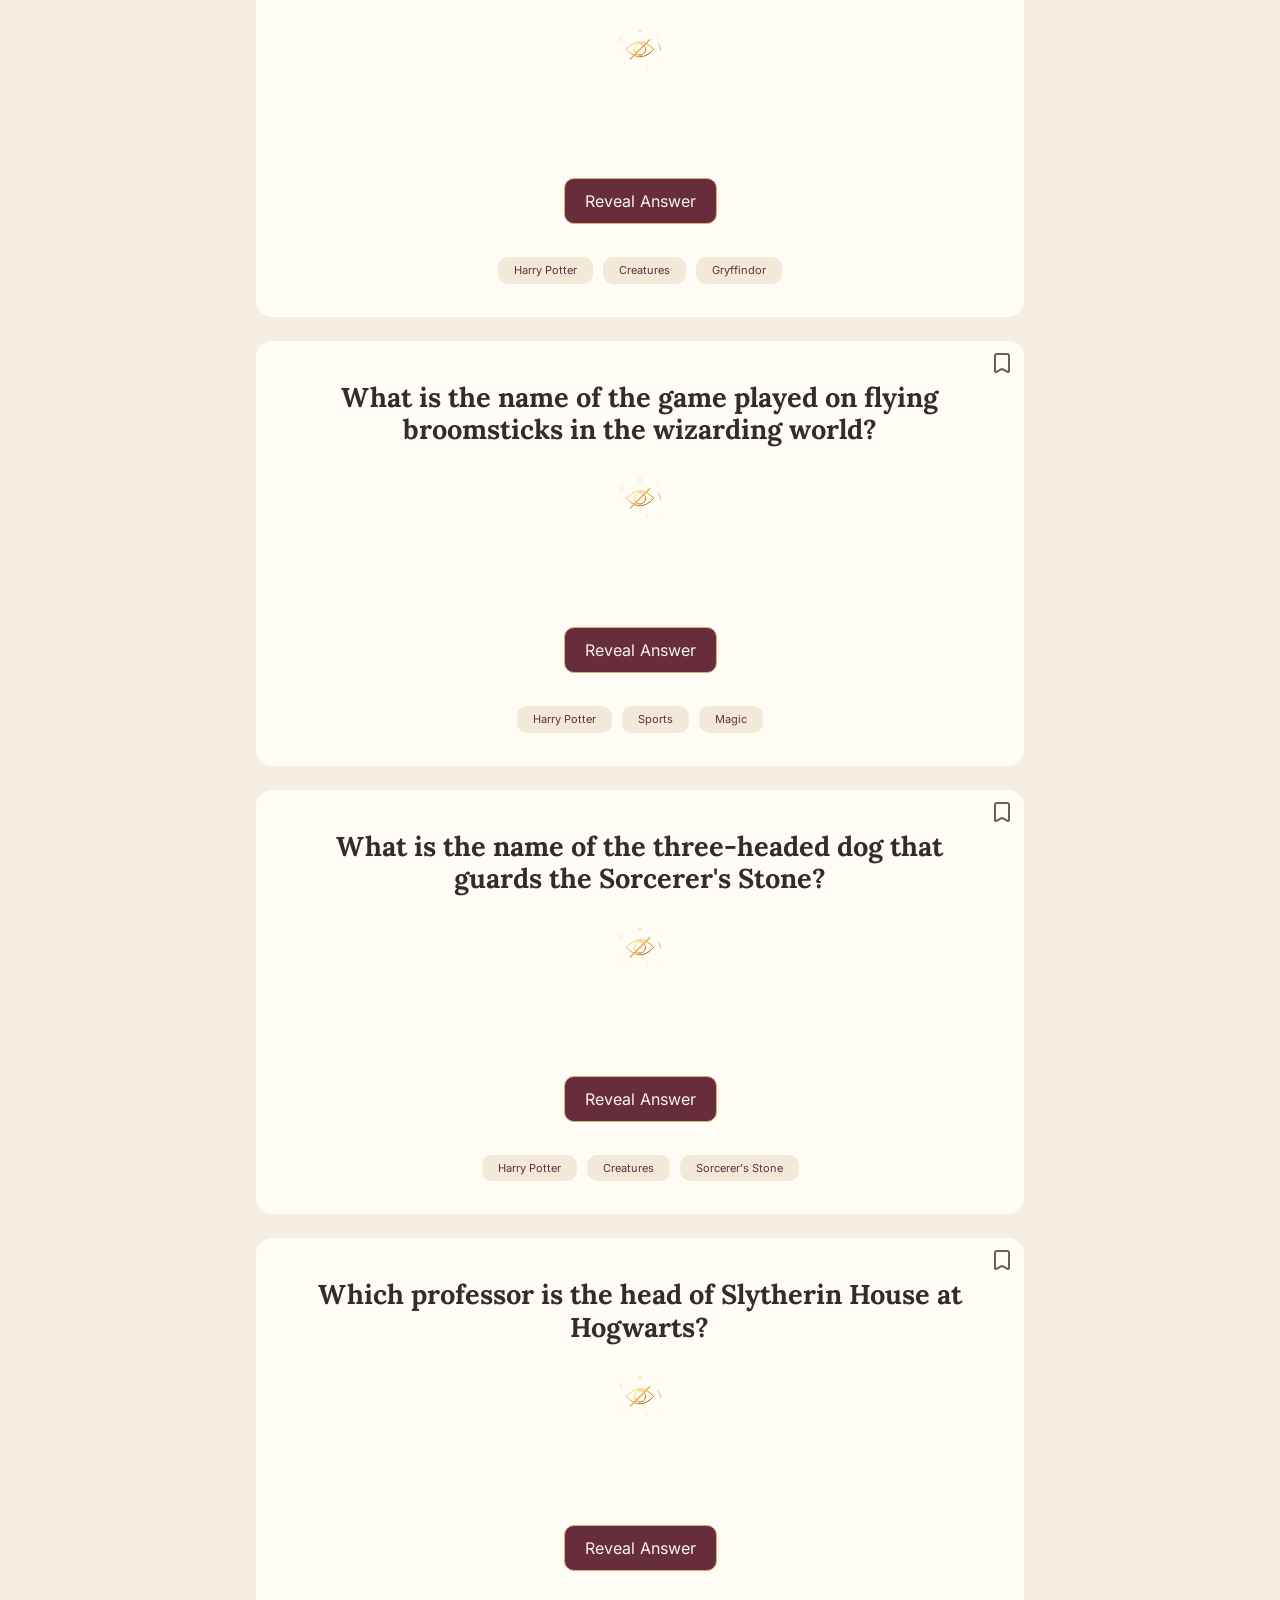
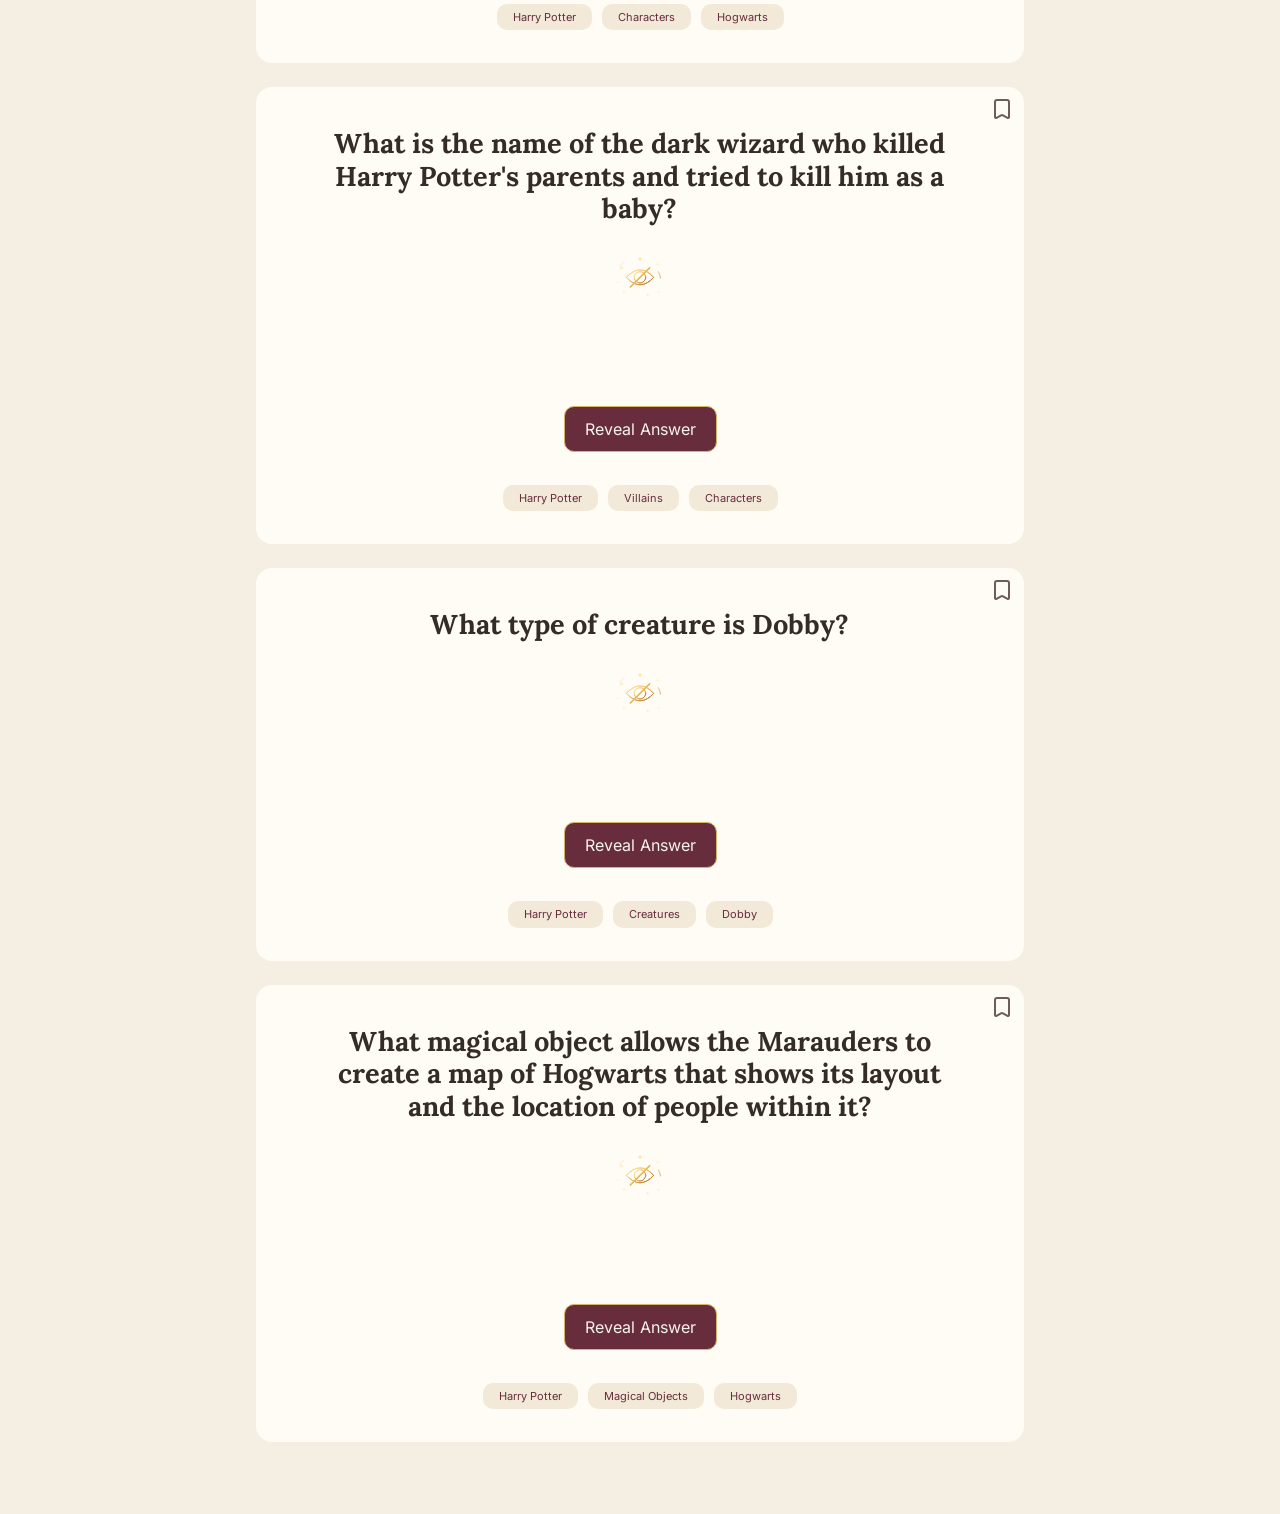
==== commit 8511fa08: "Add data attributes for answer elements and update button functionality for improved interactivity" ====
--- a/index.html
+++ b/index.html
@@ -27,7 +27,7 @@
           <button
             type="button"
             aria-label="bookmark question"
-            aria-pressed="true"
+            aria-pressed="false"
             class="question-card__bookmark"
             data-js="button-bookmark"
           >
@@ -57,14 +57,15 @@
             aria-hidden="true"
             class="question-card__placeholder"
           />
-          <p id="answer-1" class="question-card__answer">
+          <p id="answer-1" class="question-card__answer" data-js="answer-text">
             Hogwarts School of Witchcraft and Wizardry
           </p>
           <button
-            class="question-card__button"
-            aria-expanded="true"
+            class="question-card__button active"
+            aria-expanded="false"
             aria-controls="answer-1"
             data-js="button-answer"
+            type="button"
           >
             Conceal Answer
           </button>
@@ -111,12 +112,15 @@
             aria-hidden="true"
             class="question-card__placeholder"
           />
-          <p id="answer-2" class="question-card__answer">Ron Weasley</p>
+          <p id="answer-2" class="question-card__answer" data-js="answer-text">
+            Ron Weasley
+          </p>
           <button
             class="question-card__button"
             aria-expanded="false"
             aria-controls="answer-2"
             data-js="button-answer"
+            type="button"
           >
             Reveal Answer
           </button>
@@ -164,12 +168,15 @@
             aria-hidden="true"
             class="question-card__placeholder"
           />
-          <p id="answer-3" class="question-card__answer">The Dark Mark</p>
+          <p id="answer-3" class="question-card__answer" data-js="answer-text">
+            The Dark Mark
+          </p>
           <button
             class="question-card__button"
             aria-expanded="false"
             aria-controls="answer-3"
             data-js="button-answer"
+            type="button"
           >
             Reveal Answer
           </button>
@@ -217,7 +224,7 @@
             aria-hidden="true"
             class="question-card__placeholder"
           />
-          <p id="answer-4" class="question-card__answer">
+          <p id="answer-4" class="question-card__answer" data-js="answer-text">
             The Fat Lady (portrait)
           </p>
           <button
@@ -225,6 +232,7 @@
             aria-expanded="false"
             aria-controls="answer-4"
             data-js="button-answer"
+            type="button"
           >
             Reveal Answer
           </button>
@@ -272,12 +280,15 @@
             aria-hidden="true"
             class="question-card__placeholder"
           />
-          <p id="answer-5" class="question-card__answer">Quidditch</p>
+          <p id="answer-5" class="question-card__answer" data-js="answer-text">
+            Quidditch
+          </p>
           <button
             class="question-card__button"
             aria-expanded="false"
             aria-controls="answer-5"
             data-js="button-answer"
+            type="button"
           >
             Reveal Answer
           </button>
@@ -325,12 +336,15 @@
             aria-hidden="true"
             class="question-card__placeholder"
           />
-          <p id="answer-6" class="question-card__answer">Fluffy</p>
+          <p id="answer-6" class="question-card__answer" data-js="answer-text">
+            Fluffy
+          </p>
           <button
             class="question-card__button"
             aria-expanded="false"
             aria-controls="answer-6"
             data-js="button-answer"
+            type="button"
           >
             Reveal Answer
           </button>
@@ -377,12 +391,15 @@
             aria-hidden="true"
             class="question-card__placeholder"
           />
-          <p id="answer-7" class="question-card__answer">Severus Snape</p>
+          <p id="answer-7" class="question-card__answer" data-js="answer-text">
+            Severus Snape
+          </p>
           <button
             class="question-card__button"
             aria-expanded="false"
             aria-controls="answer-7"
             data-js="button-answer"
+            type="button"
           >
             Reveal Answer
           </button>
@@ -430,7 +447,7 @@
             aria-hidden="true"
             class="question-card__placeholder"
           />
-          <p id="answer-8" class="question-card__answer">
+          <p id="answer-8" class="question-card__answer" data-js="answer-text">
             Lord Voldemort (Tom Riddle)
           </p>
           <button
@@ -438,6 +455,7 @@
             aria-expanded="false"
             aria-controls="answer-8"
             data-js="button-answer"
+            type="button"
           >
             Reveal Answer
           </button>
@@ -482,12 +500,15 @@
             aria-hidden="true"
             class="question-card__placeholder"
           />
-          <p id="answer-9" class="question-card__answer">House Elf</p>
+          <p id="answer-9" class="question-card__answer" data-js="answer-text">
+            House Elf
+          </p>
           <button
             class="question-card__button"
             aria-expanded="false"
             aria-controls="answer-9"
             data-js="button-answer"
+            type="button"
           >
             Reveal Answer
           </button>
@@ -535,12 +556,15 @@
             aria-hidden="true"
             class="question-card__placeholder"
           />
-          <p id="answer-10" class="question-card__answer">The Marauder's Map</p>
+          <p id="answer-10" class="question-card__answer" data-js="answer-text">
+            The Marauder's Map
+          </p>
           <button
             class="question-card__button"
             aria-expanded="false"
             aria-controls="answer-10"
             data-js="button-answer"
+            type="button"
           >
             Reveal Answer
           </button>
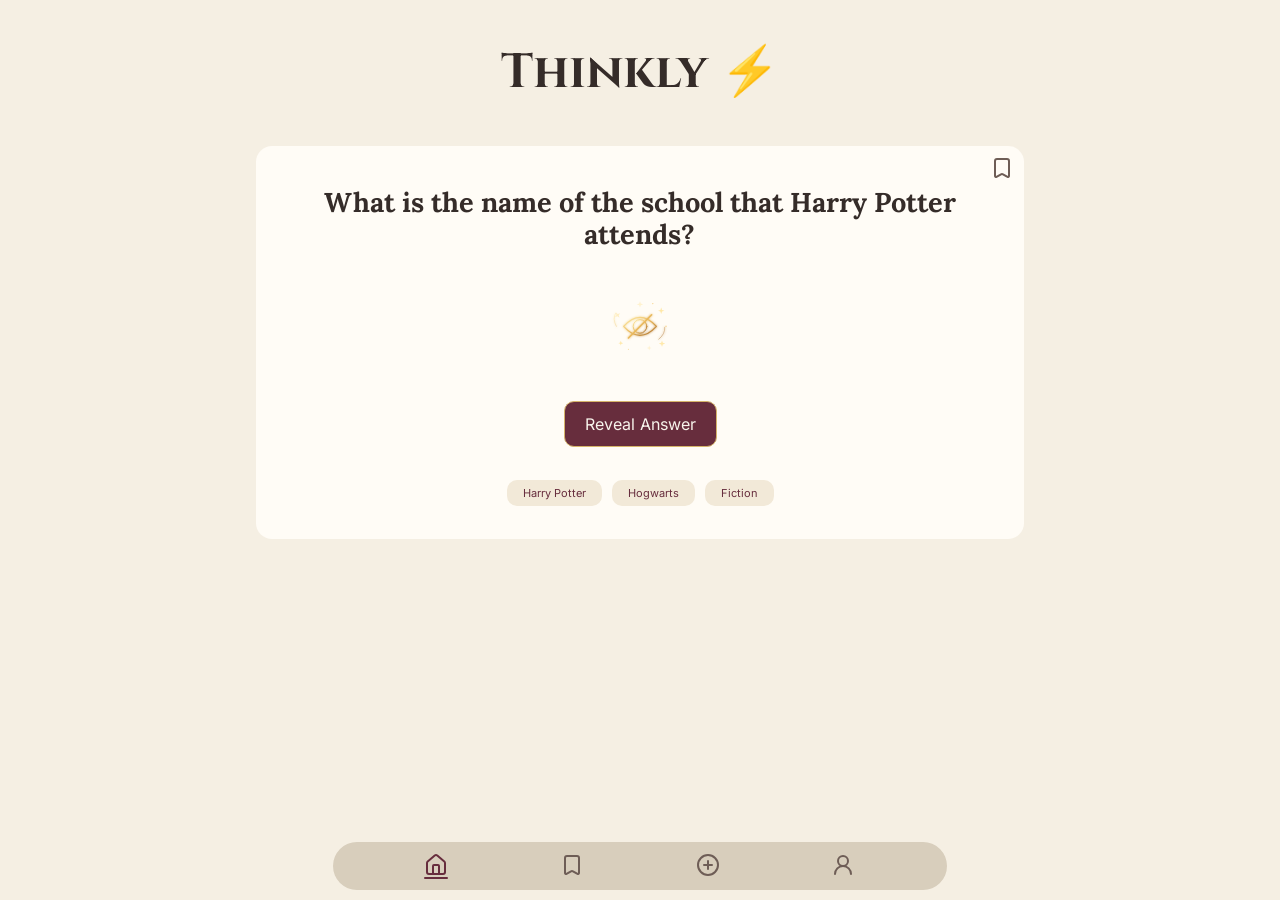
==== commit 77b21735: "Refactor HTML structure and improve accessibility: remove dark mode class, add data attributes for a" ====
--- a/index.html
+++ b/index.html
@@ -1,5 +1,5 @@
 <!doctype html>
-<html lang="en" class="dark-mode">
+<html lang="en">
   <head>
     <meta charset="UTF-8" />
     <meta name="viewport" content="width=device-width, initial-scale=1.0" />
@@ -22,8 +22,7 @@
     <main id="main-content">
       <div class="questions">
         <!-- Question 1 -->
-
-        <article class="question-card">
+        <article class="question-card" data-js="question-card">
           <button
             type="button"
             aria-label="bookmark question"
@@ -51,15 +50,22 @@
           <h2 class="question-card__title">
             What is the name of the school that Harry Potter attends?
           </h2>
-          <img
-            src="./assets/magic-concealment.svg"
-            alt="answer concealment image"
-            aria-hidden="true"
-            class="question-card__placeholder"
-          />
-          <p id="answer-1" class="question-card__answer" data-js="answer-text">
-            Hogwarts School of Witchcraft and Wizardry
-          </p>
+          <div class="answer__wrapper">
+            <img
+              src="./assets/magic-concealment.svg"
+              alt="answer concealment image"
+              aria-hidden="true"
+              class="question-card__placeholder visible"
+              data-js="answer-placeholder"
+            />
+            <p
+              id="answer-1"
+              class="question-card__answer"
+              data-js="answer-text"
+            >
+              Hogwarts School of Witchcraft and Wizardry
+            </p>
+          </div>
           <button
             class="question-card__button active"
             aria-expanded="false"
@@ -67,511 +73,12 @@
             data-js="button-answer"
             type="button"
           >
-            Conceal Answer
+            Reveal Answer
           </button>
           <ul class="question-card__tags">
             <li class="question-card__tag">Harry Potter</li>
             <li class="question-card__tag">Hogwarts</li>
             <li class="question-card__tag">Fiction</li>
-          </ul>
-        </article>
-
-        <!-- Question 2 -->
-
-        <article class="question-card">
-          <button
-            type="button"
-            aria-label="bookmark question"
-            aria-pressed="false"
-            class="question-card__bookmark"
-            data-js="button-bookmark"
-          >
-            <svg
-              xmlns="http://www.w3.org/2000/svg"
-              width="24"
-              height="24"
-              viewBox="0 0 24 24"
-              fill="none"
-              stroke="none"
-              stroke-width="2"
-              stroke-linecap="round"
-              stroke-linejoin="round"
-              class="icon"
-            >
-              <path
-                d="M17 3a2 2 0 0 1 2 2v15a1 1 0 0 1-1.496.868l-4.512-2.578a2 2 0 0 0-1.984 0l-4.512 2.578A1 1 0 0 1 5 20V5a2 2 0 0 1 2-2z"
-              />
-            </svg>
-          </button>
-          <h2 class="question-card__title">
-            Who is Harry Potter's best friend throughout the series?
-          </h2>
-          <img
-            src="./assets/magic-concealment.svg"
-            alt="answer concealment image"
-            aria-hidden="true"
-            class="question-card__placeholder"
-          />
-          <p id="answer-2" class="question-card__answer" data-js="answer-text">
-            Ron Weasley
-          </p>
-          <button
-            class="question-card__button"
-            aria-expanded="false"
-            aria-controls="answer-2"
-            data-js="button-answer"
-            type="button"
-          >
-            Reveal Answer
-          </button>
-          <ul class="question-card__tags">
-            <li class="question-card__tag">Harry Potter</li>
-            <li class="question-card__tag">Characters</li>
-            <li class="question-card__tag">Friends</li>
-          </ul>
-        </article>
-
-        <!-- Question 3 -->
-
-        <article class="question-card">
-          <button
-            type="button"
-            aria-label="bookmark question"
-            aria-pressed="true"
-            class="question-card__bookmark"
-            data-js="button-bookmark"
-          >
-            <svg
-              xmlns="http://www.w3.org/2000/svg"
-              width="24"
-              height="24"
-              viewBox="0 0 24 24"
-              fill="none"
-              stroke="none"
-              stroke-width="2"
-              stroke-linecap="round"
-              stroke-linejoin="round"
-              class="icon"
-            >
-              <path
-                d="M17 3a2 2 0 0 1 2 2v15a1 1 0 0 1-1.496.868l-4.512-2.578a2 2 0 0 0-1.984 0l-4.512 2.578A1 1 0 0 1 5 20V5a2 2 0 0 1 2-2z"
-              />
-            </svg>
-          </button>
-          <h2 class="question-card__title">
-            What is the name of the lightning bolt-shaped scar on Harry Potter's
-            forehead?
-          </h2>
-          <img
-            src="./assets/magic-concealment.svg"
-            alt="answer concealment image"
-            aria-hidden="true"
-            class="question-card__placeholder"
-          />
-          <p id="answer-3" class="question-card__answer" data-js="answer-text">
-            The Dark Mark
-          </p>
-          <button
-            class="question-card__button"
-            aria-expanded="false"
-            aria-controls="answer-3"
-            data-js="button-answer"
-            type="button"
-          >
-            Reveal Answer
-          </button>
-          <ul class="question-card__tags">
-            <li class="question-card__tag">Harry Potter</li>
-            <li class="question-card__tag">Symbolism</li>
-            <li class="question-card__tag">Scar</li>
-          </ul>
-        </article>
-
-        <!-- Question 4 -->
-
-        <article class="question-card">
-          <button
-            type="button"
-            aria-label="bookmark question"
-            aria-pressed="false"
-            class="question-card__bookmark"
-            data-js="button-bookmark"
-          >
-            <svg
-              xmlns="http://www.w3.org/2000/svg"
-              width="24"
-              height="24"
-              viewBox="0 0 24 24"
-              fill="none"
-              stroke="none"
-              stroke-width="2"
-              stroke-linecap="round"
-              stroke-linejoin="round"
-              class="icon"
-            >
-              <path
-                d="M17 3a2 2 0 0 1 2 2v15a1 1 0 0 1-1.496.868l-4.512-2.578a2 2 0 0 0-1.984 0l-4.512 2.578A1 1 0 0 1 5 20V5a2 2 0 0 1 2-2z"
-              />
-            </svg>
-          </button>
-          <h2 class="question-card__title">
-            Which magical creature guards the entrance to the Gryffindor common
-            room?
-          </h2>
-          <img
-            src="./assets/magic-concealment.svg"
-            alt="answer concealment image"
-            aria-hidden="true"
-            class="question-card__placeholder"
-          />
-          <p id="answer-4" class="question-card__answer" data-js="answer-text">
-            The Fat Lady (portrait)
-          </p>
-          <button
-            class="question-card__button"
-            aria-expanded="false"
-            aria-controls="answer-4"
-            data-js="button-answer"
-            type="button"
-          >
-            Reveal Answer
-          </button>
-          <ul class="question-card__tags">
-            <li class="question-card__tag">Harry Potter</li>
-            <li class="question-card__tag">Creatures</li>
-            <li class="question-card__tag">Gryffindor</li>
-          </ul>
-        </article>
-
-        <!-- Question 5 -->
-
-        <article class="question-card">
-          <button
-            type="button"
-            aria-label="bookmark question"
-            aria-pressed="true"
-            class="question-card__bookmark"
-            data-js="button-bookmark"
-          >
-            <svg
-              xmlns="http://www.w3.org/2000/svg"
-              width="24"
-              height="24"
-              viewBox="0 0 24 24"
-              fill="none"
-              stroke="none"
-              stroke-width="2"
-              stroke-linecap="round"
-              stroke-linejoin="round"
-              class="icon"
-            >
-              <path
-                d="M17 3a2 2 0 0 1 2 2v15a1 1 0 0 1-1.496.868l-4.512-2.578a2 2 0 0 0-1.984 0l-4.512 2.578A1 1 0 0 1 5 20V5a2 2 0 0 1 2-2z"
-              />
-            </svg>
-          </button>
-          <h2 class="question-card__title">
-            What is the name of the game played on flying broomsticks in the
-            wizarding world?
-          </h2>
-          <img
-            src="./assets/magic-concealment.svg"
-            alt="answer concealment image"
-            aria-hidden="true"
-            class="question-card__placeholder"
-          />
-          <p id="answer-5" class="question-card__answer" data-js="answer-text">
-            Quidditch
-          </p>
-          <button
-            class="question-card__button"
-            aria-expanded="false"
-            aria-controls="answer-5"
-            data-js="button-answer"
-            type="button"
-          >
-            Reveal Answer
-          </button>
-          <ul class="question-card__tags">
-            <li class="question-card__tag">Harry Potter</li>
-            <li class="question-card__tag">Sports</li>
-            <li class="question-card__tag">Magic</li>
-          </ul>
-        </article>
-
-        <!-- Question 6 -->
-
-        <article class="question-card">
-          <button
-            type="button"
-            aria-label="bookmark question"
-            aria-pressed="false"
-            class="question-card__bookmark"
-            data-js="button-bookmark"
-          >
-            <svg
-              xmlns="http://www.w3.org/2000/svg"
-              width="24"
-              height="24"
-              viewBox="0 0 24 24"
-              fill="none"
-              stroke="none"
-              stroke-width="2"
-              stroke-linecap="round"
-              stroke-linejoin="round"
-              class="icon"
-            >
-              <path
-                d="M17 3a2 2 0 0 1 2 2v15a1 1 0 0 1-1.496.868l-4.512-2.578a2 2 0 0 0-1.984 0l-4.512 2.578A1 1 0 0 1 5 20V5a2 2 0 0 1 2-2z"
-              />
-            </svg>
-          </button>
-          <h2 class="question-card__title">
-            What is the name of the three-headed dog that guards the Sorcerer's
-            Stone?
-          </h2>
-          <img
-            src="./assets/magic-concealment.svg"
-            alt="answer concealment image"
-            aria-hidden="true"
-            class="question-card__placeholder"
-          />
-          <p id="answer-6" class="question-card__answer" data-js="answer-text">
-            Fluffy
-          </p>
-          <button
-            class="question-card__button"
-            aria-expanded="false"
-            aria-controls="answer-6"
-            data-js="button-answer"
-            type="button"
-          >
-            Reveal Answer
-          </button>
-          <ul class="question-card__tags">
-            <li class="question-card__tag">Harry Potter</li>
-            <li class="question-card__tag">Creatures</li>
-            <li class="question-card__tag">Sorcerer's Stone</li>
-          </ul>
-        </article>
-
-        <!-- Question 7 -->
-
-        <article class="question-card">
-          <button
-            type="button"
-            aria-label="bookmark question"
-            aria-pressed="true"
-            class="question-card__bookmark"
-            data-js="button-bookmark"
-          >
-            <svg
-              xmlns="http://www.w3.org/2000/svg"
-              width="24"
-              height="24"
-              viewBox="0 0 24 24"
-              fill="none"
-              stroke="none"
-              stroke-width="2"
-              stroke-linecap="round"
-              stroke-linejoin="round"
-              class="icon"
-            >
-              <path
-                d="M17 3a2 2 0 0 1 2 2v15a1 1 0 0 1-1.496.868l-4.512-2.578a2 2 0 0 0-1.984 0l-4.512 2.578A1 1 0 0 1 5 20V5a2 2 0 0 1 2-2z"
-              />
-            </svg>
-          </button>
-          <h2 class="question-card__title">
-            Which professor is the head of Slytherin House at Hogwarts?
-          </h2>
-          <img
-            src="./assets/magic-concealment.svg"
-            alt="answer concealment image"
-            aria-hidden="true"
-            class="question-card__placeholder"
-          />
-          <p id="answer-7" class="question-card__answer" data-js="answer-text">
-            Severus Snape
-          </p>
-          <button
-            class="question-card__button"
-            aria-expanded="false"
-            aria-controls="answer-7"
-            data-js="button-answer"
-            type="button"
-          >
-            Reveal Answer
-          </button>
-          <ul class="question-card__tags">
-            <li class="question-card__tag">Harry Potter</li>
-            <li class="question-card__tag">Characters</li>
-            <li class="question-card__tag">Hogwarts</li>
-          </ul>
-        </article>
-
-        <!-- Question 8 -->
-
-        <article class="question-card">
-          <button
-            type="button"
-            aria-label="bookmark question"
-            aria-pressed="false"
-            class="question-card__bookmark"
-            data-js="button-bookmark"
-          >
-            <svg
-              xmlns="http://www.w3.org/2000/svg"
-              width="24"
-              height="24"
-              viewBox="0 0 24 24"
-              fill="none"
-              stroke="none"
-              stroke-width="2"
-              stroke-linecap="round"
-              stroke-linejoin="round"
-              class="icon"
-            >
-              <path
-                d="M17 3a2 2 0 0 1 2 2v15a1 1 0 0 1-1.496.868l-4.512-2.578a2 2 0 0 0-1.984 0l-4.512 2.578A1 1 0 0 1 5 20V5a2 2 0 0 1 2-2z"
-              />
-            </svg>
-          </button>
-          <h2 class="question-card__title">
-            What is the name of the dark wizard who killed Harry Potter's
-            parents and tried to kill him as a baby?
-          </h2>
-          <img
-            src="./assets/magic-concealment.svg"
-            alt="answer concealment image"
-            aria-hidden="true"
-            class="question-card__placeholder"
-          />
-          <p id="answer-8" class="question-card__answer" data-js="answer-text">
-            Lord Voldemort (Tom Riddle)
-          </p>
-          <button
-            class="question-card__button"
-            aria-expanded="false"
-            aria-controls="answer-8"
-            data-js="button-answer"
-            type="button"
-          >
-            Reveal Answer
-          </button>
-          <ul class="question-card__tags">
-            <li class="question-card__tag">Harry Potter</li>
-            <li class="question-card__tag">Villains</li>
-            <li class="question-card__tag">Characters</li>
-          </ul>
-        </article>
-
-        <!-- Question 9 -->
-
-        <article class="question-card">
-          <button
-            type="button"
-            aria-label="bookmark question"
-            aria-pressed="true"
-            class="question-card__bookmark"
-            data-js="button-bookmark"
-          >
-            <svg
-              xmlns="http://www.w3.org/2000/svg"
-              width="24"
-              height="24"
-              viewBox="0 0 24 24"
-              fill="none"
-              stroke="none"
-              stroke-width="2"
-              stroke-linecap="round"
-              stroke-linejoin="round"
-              class="icon"
-            >
-              <path
-                d="M17 3a2 2 0 0 1 2 2v15a1 1 0 0 1-1.496.868l-4.512-2.578a2 2 0 0 0-1.984 0l-4.512 2.578A1 1 0 0 1 5 20V5a2 2 0 0 1 2-2z"
-              />
-            </svg>
-          </button>
-          <h2 class="question-card__title">What type of creature is Dobby?</h2>
-          <img
-            src="./assets/magic-concealment.svg"
-            alt="answer concealment image"
-            aria-hidden="true"
-            class="question-card__placeholder"
-          />
-          <p id="answer-9" class="question-card__answer" data-js="answer-text">
-            House Elf
-          </p>
-          <button
-            class="question-card__button"
-            aria-expanded="false"
-            aria-controls="answer-9"
-            data-js="button-answer"
-            type="button"
-          >
-            Reveal Answer
-          </button>
-          <ul class="question-card__tags">
-            <li class="question-card__tag">Harry Potter</li>
-            <li class="question-card__tag">Creatures</li>
-            <li class="question-card__tag">Dobby</li>
-          </ul>
-        </article>
-
-        <!-- Question 10 -->
-
-        <article class="question-card">
-          <button
-            type="button"
-            aria-label="bookmark question"
-            aria-pressed="false"
-            class="question-card__bookmark"
-            data-js="button-bookmark"
-          >
-            <svg
-              xmlns="http://www.w3.org/2000/svg"
-              width="24"
-              height="24"
-              viewBox="0 0 24 24"
-              fill="none"
-              stroke="none"
-              stroke-width="2"
-              stroke-linecap="round"
-              stroke-linejoin="round"
-              class="icon"
-            >
-              <path
-                d="M17 3a2 2 0 0 1 2 2v15a1 1 0 0 1-1.496.868l-4.512-2.578a2 2 0 0 0-1.984 0l-4.512 2.578A1 1 0 0 1 5 20V5a2 2 0 0 1 2-2z"
-              />
-            </svg>
-          </button>
-          <h2 class="question-card__title">
-            What magical object allows the Marauders to create a map of Hogwarts
-            that shows its layout and the location of people within it?
-          </h2>
-          <img
-            src="./assets/magic-concealment.svg"
-            alt="answer concealment image"
-            aria-hidden="true"
-            class="question-card__placeholder"
-          />
-          <p id="answer-10" class="question-card__answer" data-js="answer-text">
-            The Marauder's Map
-          </p>
-          <button
-            class="question-card__button"
-            aria-expanded="false"
-            aria-controls="answer-10"
-            data-js="button-answer"
-            type="button"
-          >
-            Reveal Answer
-          </button>
-          <ul class="question-card__tags">
-            <li class="question-card__tag">Harry Potter</li>
-            <li class="question-card__tag">Magical Objects</li>
-            <li class="question-card__tag">Hogwarts</li>
           </ul>
         </article>
       </div>
@@ -637,8 +144,6 @@
                 <circle cx="12" cy="12" r="10" />
                 <path d="M8 12h8" />
                 <path d="M12 8v8" />
-                <circle cx="12" cy="8" r="5" />
-                <path d="M20 21a8 8 0 0 0-16 0" />
               </svg>
             </a>
           </li>
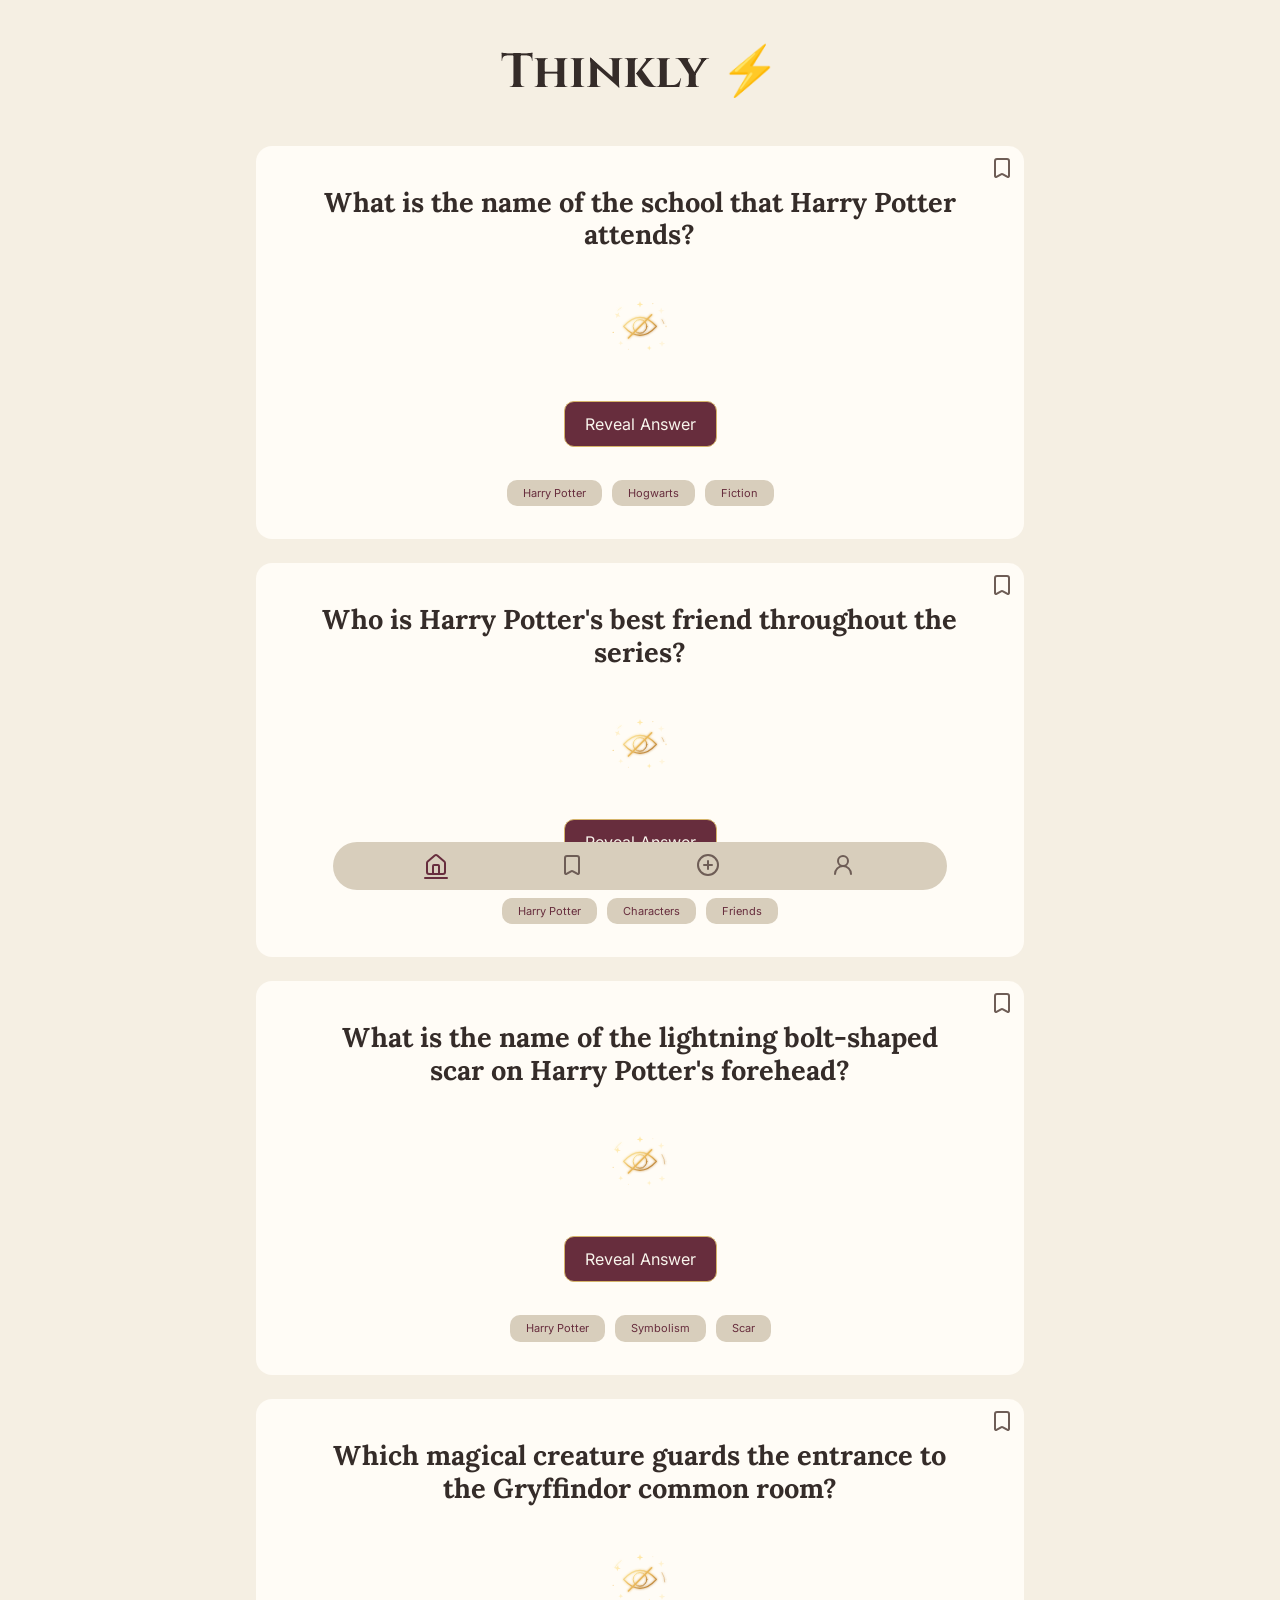
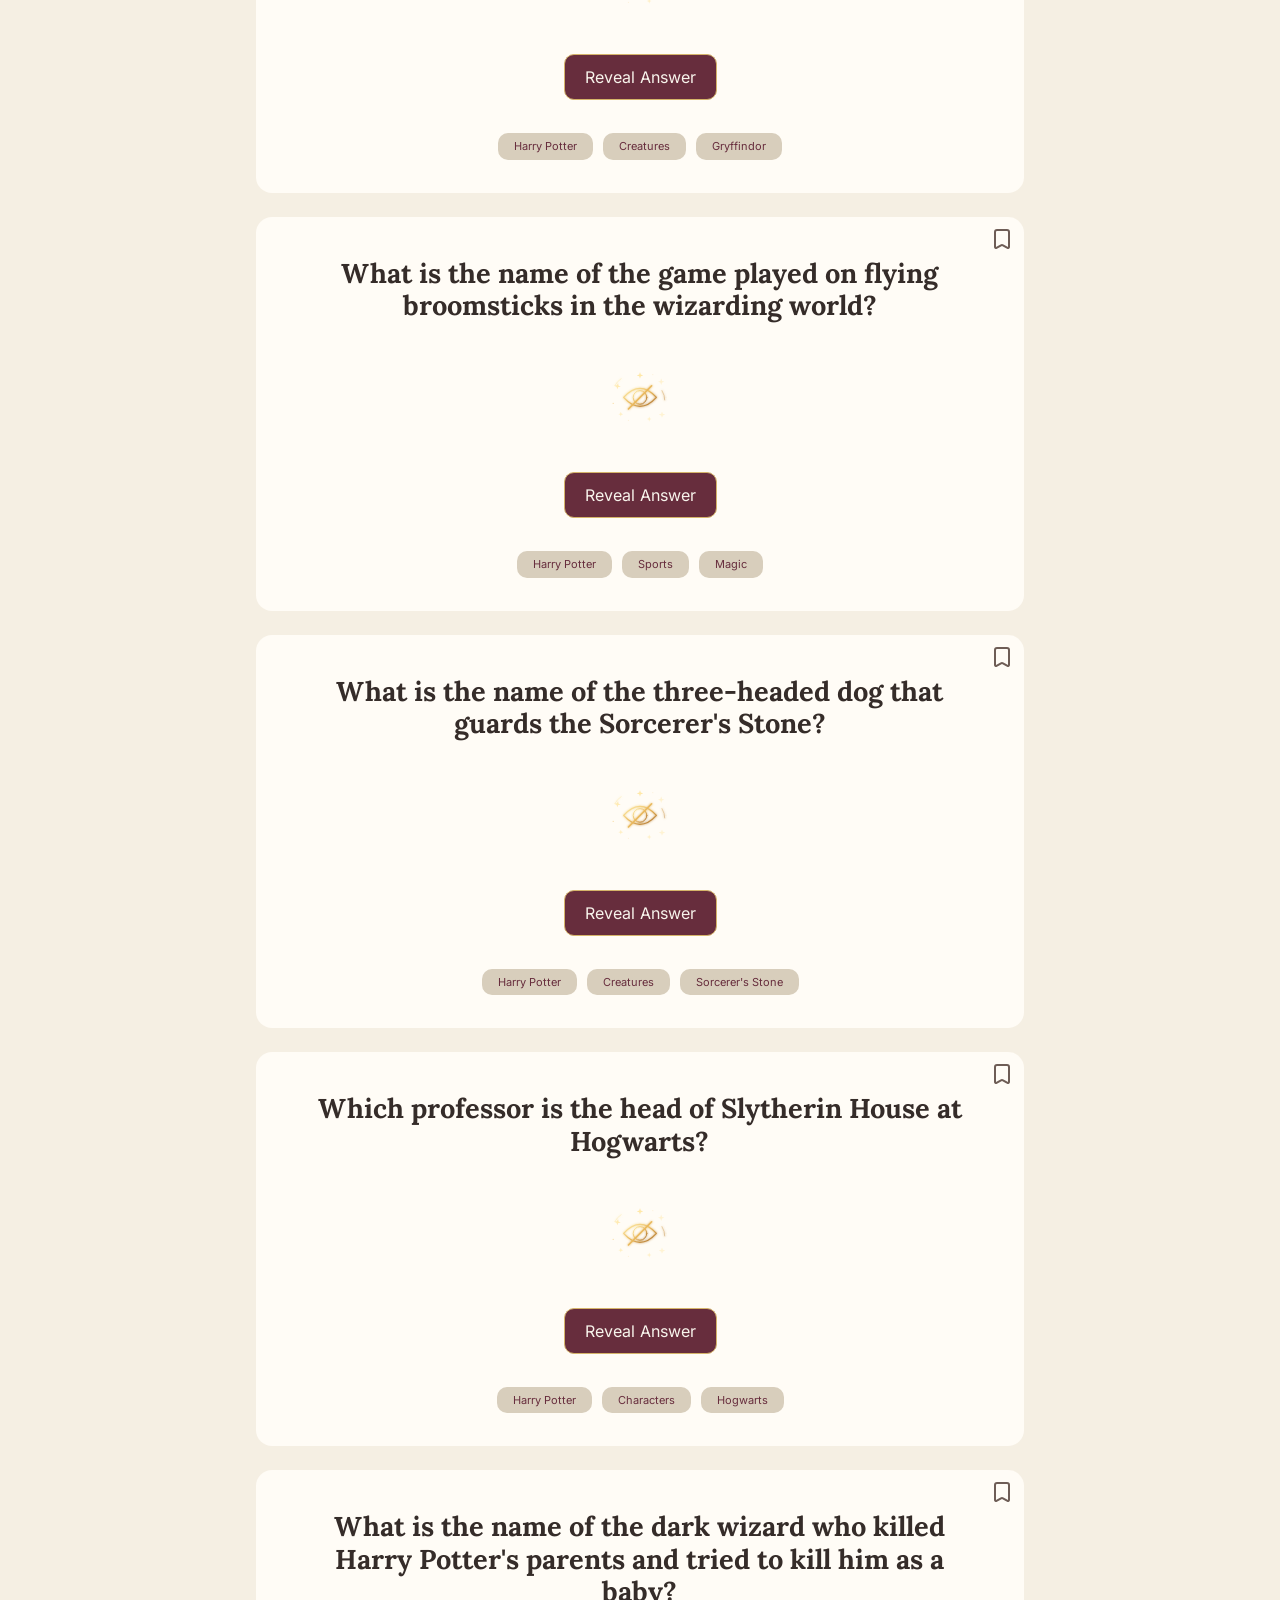
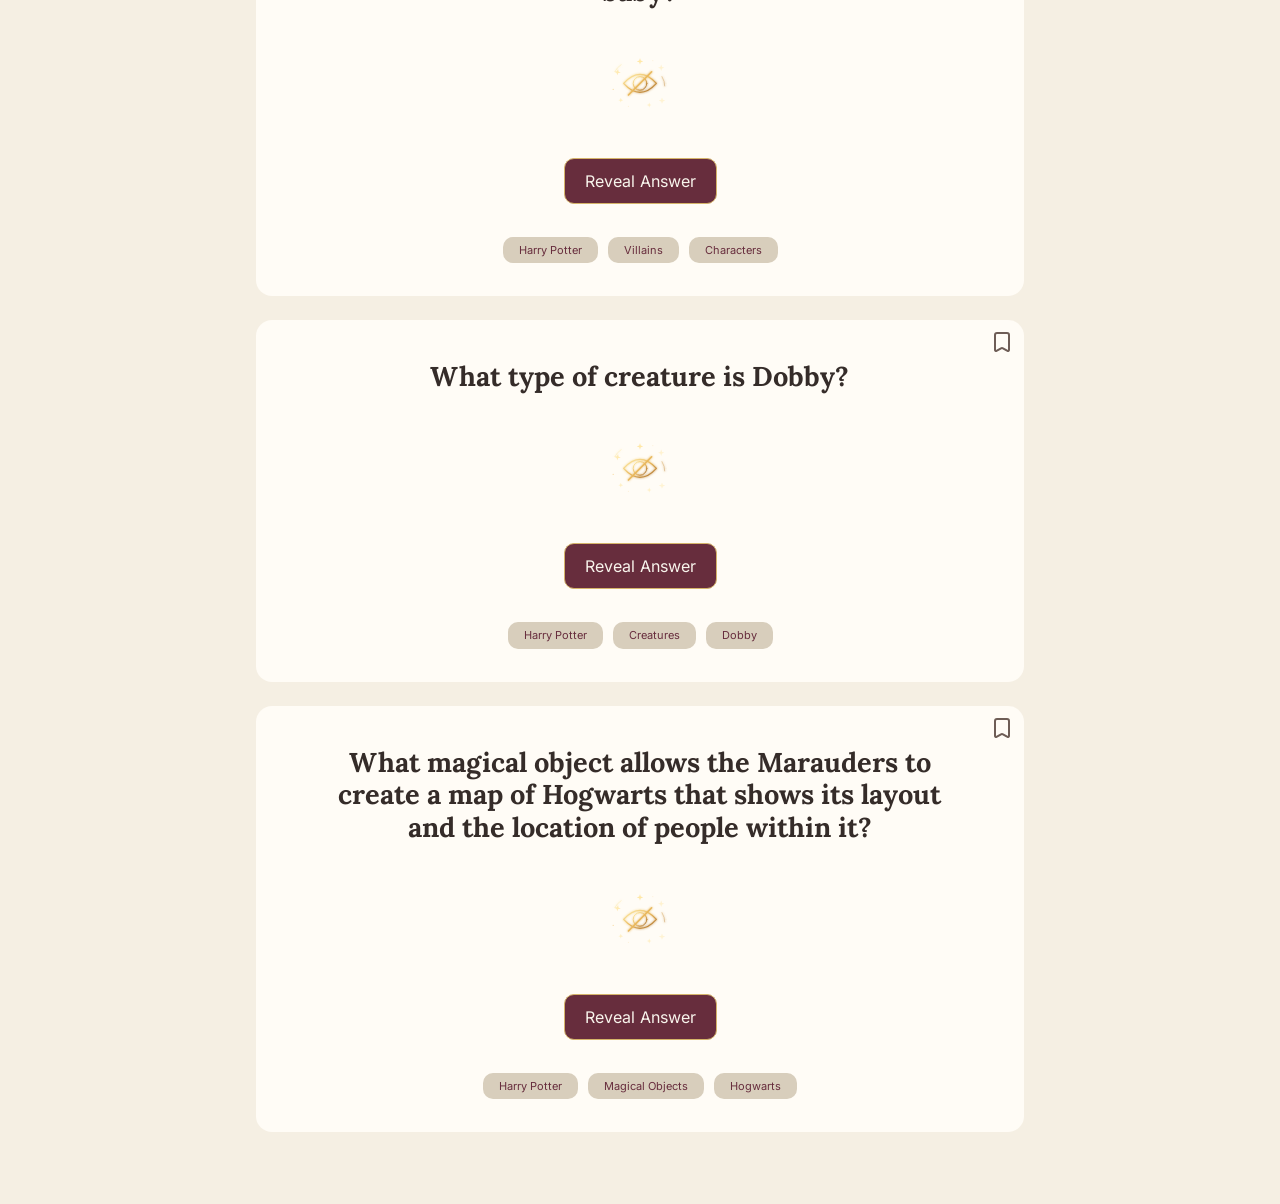
==== commit 28f88b25: "Enhance HTML structure and functionality: add class attributes for pages, include form.js for questi" ====
--- a/index.html
+++ b/index.html
@@ -1,5 +1,5 @@
 <!doctype html>
-<html lang="en">
+<html lang="en" class="page__home">
   <head>
     <meta charset="UTF-8" />
     <meta name="viewport" content="width=device-width, initial-scale=1.0" />
@@ -10,6 +10,7 @@
       type="image/x-icon"
     />
     <script src="./js/app.js" defer></script>
+    <script src="./js/form.js" defer></script>
     <title>Thinkly</title>
   </head>
   <body class="app">
@@ -20,9 +21,13 @@
       <h1 class="app__title">Thinkly ⚡️</h1>
     </header>
     <main id="main-content">
-      <div class="questions">
+      <div class="questions" data-js="questions-container">
         <!-- Question 1 -->
-        <article class="question-card" data-js="question-card">
+        <article
+          id="question-card-1"
+          class="question-card"
+          data-js="question-card"
+        >
           <button
             type="button"
             aria-label="bookmark question"
@@ -79,6 +84,594 @@
             <li class="question-card__tag">Harry Potter</li>
             <li class="question-card__tag">Hogwarts</li>
             <li class="question-card__tag">Fiction</li>
+          </ul>
+        </article>
+        <!-- Question 2 -->
+
+        <article
+          id="question-card-2"
+          class="question-card"
+          data-js="question-card"
+        >
+          <button
+            type="button"
+            aria-label="bookmark question"
+            aria-pressed="false"
+            class="question-card__bookmark"
+            data-js="button-bookmark"
+          >
+            <svg
+              xmlns="http://www.w3.org/2000/svg"
+              width="24"
+              height="24"
+              viewBox="0 0 24 24"
+              fill="none"
+              stroke="none"
+              stroke-width="2"
+              stroke-linecap="round"
+              stroke-linejoin="round"
+              class="icon"
+            >
+              <path
+                d="M17 3a2 2 0 0 1 2 2v15a1 1 0 0 1-1.496.868l-4.512-2.578a2 2 0 0 0-1.984 0l-4.512 2.578A1 1 0 0 1 5 20V5a2 2 0 0 1 2-2z"
+              />
+            </svg>
+          </button>
+          <h2 class="question-card__title">
+            Who is Harry Potter's best friend throughout the series?
+          </h2>
+          <div class="answer__wrapper">
+            <img
+              src="./assets/magic-concealment.svg"
+              alt="answer concealment image"
+              aria-hidden="true"
+              class="question-card__placeholder visible"
+            />
+            <p
+              id="answer-2"
+              class="question-card__answer"
+              data-js="answer-text"
+            >
+              Ron Weasley
+            </p>
+          </div>
+          <button
+            class="question-card__button"
+            aria-expanded="false"
+            aria-controls="answer-2"
+            data-js="button-answer"
+            type="button"
+          >
+            Reveal Answer
+          </button>
+          <ul class="question-card__tags">
+            <li class="question-card__tag">Harry Potter</li>
+            <li class="question-card__tag">Characters</li>
+            <li class="question-card__tag">Friends</li>
+          </ul>
+        </article>
+
+        <!-- Question 3 -->
+
+        <article
+          id="question-card-3"
+          class="question-card"
+          data-js="question-card"
+        >
+          <button
+            type="button"
+            aria-label="bookmark question"
+            aria-pressed="true"
+            class="question-card__bookmark"
+            data-js="button-bookmark"
+          >
+            <svg
+              xmlns="http://www.w3.org/2000/svg"
+              width="24"
+              height="24"
+              viewBox="0 0 24 24"
+              fill="none"
+              stroke="none"
+              stroke-width="2"
+              stroke-linecap="round"
+              stroke-linejoin="round"
+              class="icon"
+            >
+              <path
+                d="M17 3a2 2 0 0 1 2 2v15a1 1 0 0 1-1.496.868l-4.512-2.578a2 2 0 0 0-1.984 0l-4.512 2.578A1 1 0 0 1 5 20V5a2 2 0 0 1 2-2z"
+              />
+            </svg>
+          </button>
+          <h2 class="question-card__title">
+            What is the name of the lightning bolt-shaped scar on Harry Potter's
+            forehead?
+          </h2>
+          <div class="answer__wrapper">
+            <img
+              src="./assets/magic-concealment.svg"
+              alt="answer concealment image"
+              aria-hidden="true"
+              class="question-card__placeholder visible"
+            />
+            <p
+              id="answer-3"
+              class="question-card__answer"
+              data-js="answer-text"
+            >
+              The Dark Mark
+            </p>
+          </div>
+          <button
+            class="question-card__button"
+            aria-expanded="false"
+            aria-controls="answer-3"
+            data-js="button-answer"
+            type="button"
+          >
+            Reveal Answer
+          </button>
+          <ul class="question-card__tags">
+            <li class="question-card__tag">Harry Potter</li>
+            <li class="question-card__tag">Symbolism</li>
+            <li class="question-card__tag">Scar</li>
+          </ul>
+        </article>
+
+        <!-- Question 4 -->
+
+        <article
+          id="question-card-4"
+          class="question-card"
+          data-js="question-card"
+        >
+          <button
+            type="button"
+            aria-label="bookmark question"
+            aria-pressed="false"
+            class="question-card__bookmark"
+            data-js="button-bookmark"
+          >
+            <svg
+              xmlns="http://www.w3.org/2000/svg"
+              width="24"
+              height="24"
+              viewBox="0 0 24 24"
+              fill="none"
+              stroke="none"
+              stroke-width="2"
+              stroke-linecap="round"
+              stroke-linejoin="round"
+              class="icon"
+            >
+              <path
+                d="M17 3a2 2 0 0 1 2 2v15a1 1 0 0 1-1.496.868l-4.512-2.578a2 2 0 0 0-1.984 0l-4.512 2.578A1 1 0 0 1 5 20V5a2 2 0 0 1 2-2z"
+              />
+            </svg>
+          </button>
+          <h2 class="question-card__title">
+            Which magical creature guards the entrance to the Gryffindor common
+            room?
+          </h2>
+          <div class="answer__wrapper">
+            <img
+              src="./assets/magic-concealment.svg"
+              alt="answer concealment image"
+              aria-hidden="true"
+              class="question-card__placeholder visible"
+            />
+            <p
+              id="answer-4"
+              class="question-card__answer"
+              data-js="answer-text"
+            >
+              The Fat Lady (portrait)
+            </p>
+          </div>
+          <button
+            class="question-card__button"
+            aria-expanded="false"
+            aria-controls="answer-4"
+            data-js="button-answer"
+            type="button"
+          >
+            Reveal Answer
+          </button>
+          <ul class="question-card__tags">
+            <li class="question-card__tag">Harry Potter</li>
+            <li class="question-card__tag">Creatures</li>
+            <li class="question-card__tag">Gryffindor</li>
+          </ul>
+        </article>
+
+        <!-- Question 5 -->
+
+        <article
+          id="question-card-5"
+          class="question-card"
+          data-js="question-card"
+        >
+          <button
+            type="button"
+            aria-label="bookmark question"
+            aria-pressed="true"
+            class="question-card__bookmark"
+            data-js="button-bookmark"
+          >
+            <svg
+              xmlns="http://www.w3.org/2000/svg"
+              width="24"
+              height="24"
+              viewBox="0 0 24 24"
+              fill="none"
+              stroke="none"
+              stroke-width="2"
+              stroke-linecap="round"
+              stroke-linejoin="round"
+              class="icon"
+            >
+              <path
+                d="M17 3a2 2 0 0 1 2 2v15a1 1 0 0 1-1.496.868l-4.512-2.578a2 2 0 0 0-1.984 0l-4.512 2.578A1 1 0 0 1 5 20V5a2 2 0 0 1 2-2z"
+              />
+            </svg>
+          </button>
+          <h2 class="question-card__title">
+            What is the name of the game played on flying broomsticks in the
+            wizarding world?
+          </h2>
+          <div class="answer__wrapper">
+            <img
+              src="./assets/magic-concealment.svg"
+              alt="answer concealment image"
+              aria-hidden="true"
+              class="question-card__placeholder visible"
+            />
+            <p
+              id="answer-5"
+              class="question-card__answer"
+              data-js="answer-text"
+            >
+              Quidditch
+            </p>
+          </div>
+          <button
+            class="question-card__button"
+            aria-expanded="false"
+            aria-controls="answer-5"
+            data-js="button-answer"
+            type="button"
+          >
+            Reveal Answer
+          </button>
+          <ul class="question-card__tags">
+            <li class="question-card__tag">Harry Potter</li>
+            <li class="question-card__tag">Sports</li>
+            <li class="question-card__tag">Magic</li>
+          </ul>
+        </article>
+
+        <!-- Question 6 -->
+
+        <article
+          id="question-card-6"
+          class="question-card"
+          data-js="question-card"
+        >
+          <button
+            type="button"
+            aria-label="bookmark question"
+            aria-pressed="false"
+            class="question-card__bookmark"
+            data-js="button-bookmark"
+          >
+            <svg
+              xmlns="http://www.w3.org/2000/svg"
+              width="24"
+              height="24"
+              viewBox="0 0 24 24"
+              fill="none"
+              stroke="none"
+              stroke-width="2"
+              stroke-linecap="round"
+              stroke-linejoin="round"
+              class="icon"
+            >
+              <path
+                d="M17 3a2 2 0 0 1 2 2v15a1 1 0 0 1-1.496.868l-4.512-2.578a2 2 0 0 0-1.984 0l-4.512 2.578A1 1 0 0 1 5 20V5a2 2 0 0 1 2-2z"
+              />
+            </svg>
+          </button>
+          <h2 class="question-card__title">
+            What is the name of the three-headed dog that guards the Sorcerer's
+            Stone?
+          </h2>
+          <div class="answer__wrapper">
+            <img
+              src="./assets/magic-concealment.svg"
+              alt="answer concealment image"
+              aria-hidden="true"
+              class="question-card__placeholder visible"
+            />
+            <p
+              id="answer-6"
+              class="question-card__answer"
+              data-js="answer-text"
+            >
+              Fluffy
+            </p>
+          </div>
+          <button
+            class="question-card__button"
+            aria-expanded="false"
+            aria-controls="answer-6"
+            data-js="button-answer"
+            type="button"
+          >
+            Reveal Answer
+          </button>
+          <ul class="question-card__tags">
+            <li class="question-card__tag">Harry Potter</li>
+            <li class="question-card__tag">Creatures</li>
+            <li class="question-card__tag">Sorcerer's Stone</li>
+          </ul>
+        </article>
+
+        <!-- Question 7 -->
+
+        <article
+          id="question-card-7"
+          class="question-card"
+          data-js="question-card"
+        >
+          <button
+            type="button"
+            aria-label="bookmark question"
+            aria-pressed="true"
+            class="question-card__bookmark"
+            data-js="button-bookmark"
+          >
+            <svg
+              xmlns="http://www.w3.org/2000/svg"
+              width="24"
+              height="24"
+              viewBox="0 0 24 24"
+              fill="none"
+              stroke="none"
+              stroke-width="2"
+              stroke-linecap="round"
+              stroke-linejoin="round"
+              class="icon"
+            >
+              <path
+                d="M17 3a2 2 0 0 1 2 2v15a1 1 0 0 1-1.496.868l-4.512-2.578a2 2 0 0 0-1.984 0l-4.512 2.578A1 1 0 0 1 5 20V5a2 2 0 0 1 2-2z"
+              />
+            </svg>
+          </button>
+          <h2 class="question-card__title">
+            Which professor is the head of Slytherin House at Hogwarts?
+          </h2>
+          <div class="answer__wrapper">
+            <img
+              src="./assets/magic-concealment.svg"
+              alt="answer concealment image"
+              aria-hidden="true"
+              class="question-card__placeholder visible"
+            />
+            <p
+              id="answer-7"
+              class="question-card__answer"
+              data-js="answer-text"
+            >
+              Severus Snape
+            </p>
+          </div>
+          <button
+            class="question-card__button"
+            aria-expanded="false"
+            aria-controls="answer-7"
+            data-js="button-answer"
+            type="button"
+          >
+            Reveal Answer
+          </button>
+          <ul class="question-card__tags">
+            <li class="question-card__tag">Harry Potter</li>
+            <li class="question-card__tag">Characters</li>
+            <li class="question-card__tag">Hogwarts</li>
+          </ul>
+        </article>
+
+        <!-- Question 8 -->
+
+        <article
+          id="question-card-8"
+          class="question-card"
+          data-js="question-card"
+        >
+          <button
+            type="button"
+            aria-label="bookmark question"
+            aria-pressed="false"
+            class="question-card__bookmark"
+            data-js="button-bookmark"
+          >
+            <svg
+              xmlns="http://www.w3.org/2000/svg"
+              width="24"
+              height="24"
+              viewBox="0 0 24 24"
+              fill="none"
+              stroke="none"
+              stroke-width="2"
+              stroke-linecap="round"
+              stroke-linejoin="round"
+              class="icon"
+            >
+              <path
+                d="M17 3a2 2 0 0 1 2 2v15a1 1 0 0 1-1.496.868l-4.512-2.578a2 2 0 0 0-1.984 0l-4.512 2.578A1 1 0 0 1 5 20V5a2 2 0 0 1 2-2z"
+              />
+            </svg>
+          </button>
+          <h2 class="question-card__title">
+            What is the name of the dark wizard who killed Harry Potter's
+            parents and tried to kill him as a baby?
+          </h2>
+          <div class="answer__wrapper">
+            <img
+              src="./assets/magic-concealment.svg"
+              alt="answer concealment image"
+              aria-hidden="true"
+              class="question-card__placeholder visible"
+            />
+            <p
+              id="answer-8"
+              class="question-card__answer"
+              data-js="answer-text"
+            >
+              Lord Voldemort (Tom Riddle)
+            </p>
+          </div>
+          <button
+            class="question-card__button"
+            aria-expanded="false"
+            aria-controls="answer-8"
+            data-js="button-answer"
+            type="button"
+          >
+            Reveal Answer
+          </button>
+          <ul class="question-card__tags">
+            <li class="question-card__tag">Harry Potter</li>
+            <li class="question-card__tag">Villains</li>
+            <li class="question-card__tag">Characters</li>
+          </ul>
+        </article>
+
+        <!-- Question 9 -->
+
+        <article
+          id="question-card-9"
+          class="question-card"
+          data-js="question-card"
+        >
+          <button
+            type="button"
+            aria-label="bookmark question"
+            aria-pressed="true"
+            class="question-card__bookmark"
+            data-js="button-bookmark"
+          >
+            <svg
+              xmlns="http://www.w3.org/2000/svg"
+              width="24"
+              height="24"
+              viewBox="0 0 24 24"
+              fill="none"
+              stroke="none"
+              stroke-width="2"
+              stroke-linecap="round"
+              stroke-linejoin="round"
+              class="icon"
+            >
+              <path
+                d="M17 3a2 2 0 0 1 2 2v15a1 1 0 0 1-1.496.868l-4.512-2.578a2 2 0 0 0-1.984 0l-4.512 2.578A1 1 0 0 1 5 20V5a2 2 0 0 1 2-2z"
+              />
+            </svg>
+          </button>
+          <h2 class="question-card__title">What type of creature is Dobby?</h2>
+          <div class="answer__wrapper">
+            <img
+              src="./assets/magic-concealment.svg"
+              alt="answer concealment image"
+              aria-hidden="true"
+              class="question-card__placeholder visible"
+            />
+            <p
+              id="answer-9"
+              class="question-card__answer"
+              data-js="answer-text"
+            >
+              House Elf
+            </p>
+          </div>
+          <button
+            class="question-card__button"
+            aria-expanded="false"
+            aria-controls="answer-9"
+            data-js="button-answer"
+            type="button"
+          >
+            Reveal Answer
+          </button>
+          <ul class="question-card__tags">
+            <li class="question-card__tag">Harry Potter</li>
+            <li class="question-card__tag">Creatures</li>
+            <li class="question-card__tag">Dobby</li>
+          </ul>
+        </article>
+
+        <!-- Question 10 -->
+
+        <article
+          id="question-card-10"
+          class="question-card"
+          data-js="question-card"
+        >
+          <button
+            type="button"
+            aria-label="bookmark question"
+            aria-pressed="false"
+            class="question-card__bookmark"
+            data-js="button-bookmark"
+          >
+            <svg
+              xmlns="http://www.w3.org/2000/svg"
+              width="24"
+              height="24"
+              viewBox="0 0 24 24"
+              fill="none"
+              stroke="none"
+              stroke-width="2"
+              stroke-linecap="round"
+              stroke-linejoin="round"
+              class="icon"
+            >
+              <path
+                d="M17 3a2 2 0 0 1 2 2v15a1 1 0 0 1-1.496.868l-4.512-2.578a2 2 0 0 0-1.984 0l-4.512 2.578A1 1 0 0 1 5 20V5a2 2 0 0 1 2-2z"
+              />
+            </svg>
+          </button>
+          <h2 class="question-card__title">
+            What magical object allows the Marauders to create a map of Hogwarts
+            that shows its layout and the location of people within it?
+          </h2>
+          <div class="answer__wrapper">
+            <img
+              src="./assets/magic-concealment.svg"
+              alt="answer concealment image"
+              aria-hidden="true"
+              class="question-card__placeholder visible"
+            />
+            <p
+              id="answer-10"
+              class="question-card__answer"
+              data-js="answer-text"
+            >
+              The Marauder's Map
+            </p>
+          </div>
+          <button
+            class="question-card__button"
+            aria-expanded="false"
+            aria-controls="answer-10"
+            data-js="button-answer"
+            type="button"
+          >
+            Reveal Answer
+          </button>
+          <ul class="question-card__tags">
+            <li class="question-card__tag">Harry Potter</li>
+            <li class="question-card__tag">Magical Objects</li>
+            <li class="question-card__tag">Hogwarts</li>
           </ul>
         </article>
       </div>
--- a/styles.css
+++ b/styles.css
@@ -6,3 +6,4 @@
 @import "./components/header.css";
 @import "./components/footer.css";
 @import "./components/profile.css";
+@import "./components/form.css";
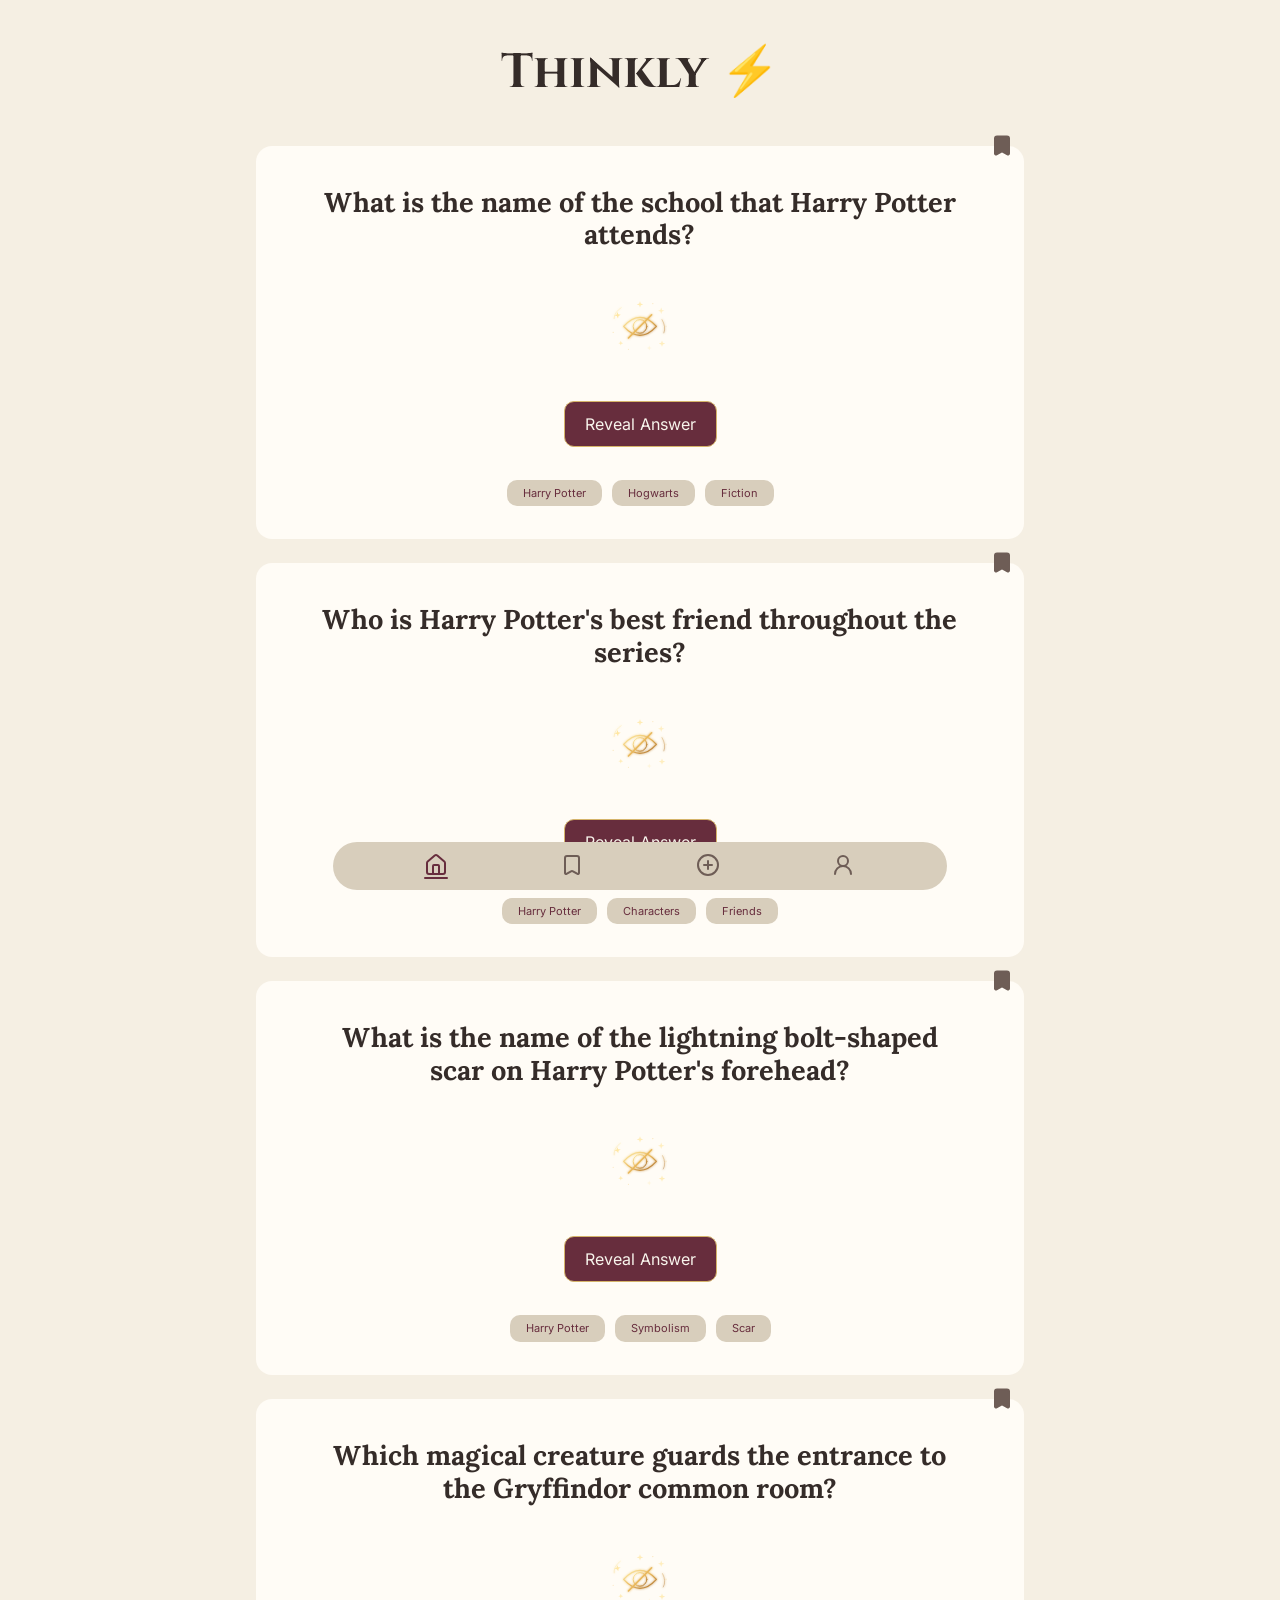
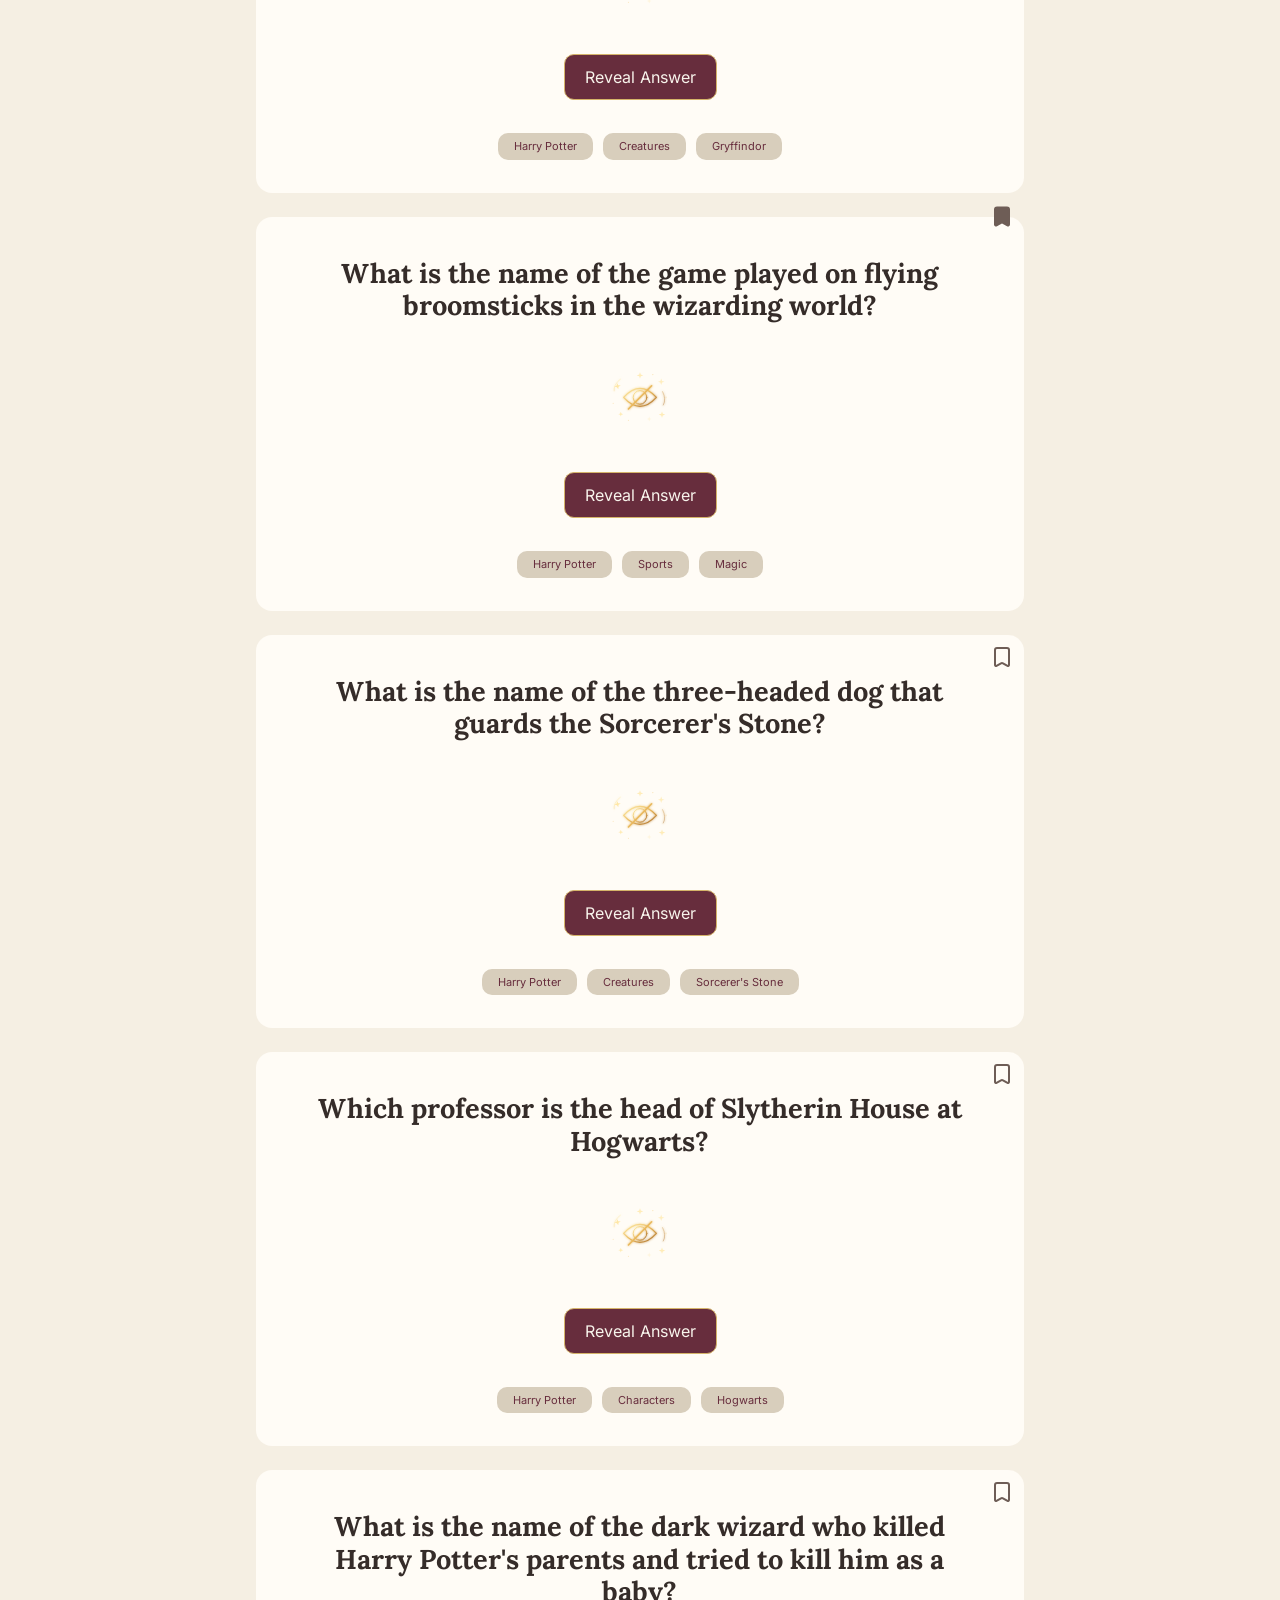
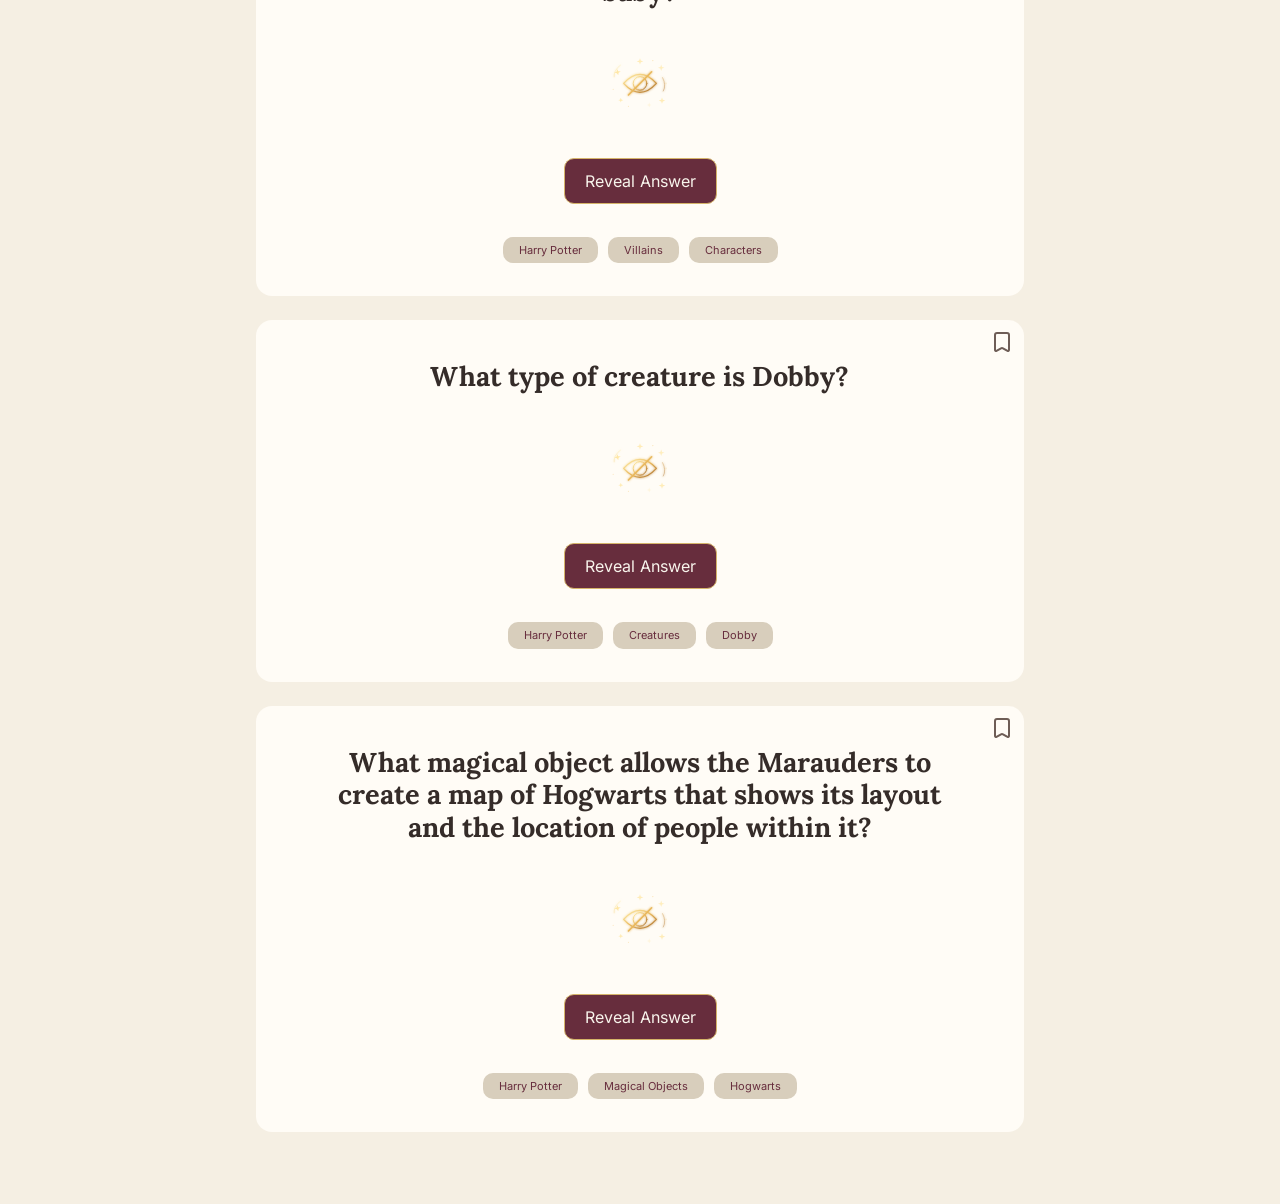
==== commit f0dabfa3: "Enhance bookmarks and question card functionality: add multiple question cards with dynamic answer r" ====
--- a/index.html
+++ b/index.html
@@ -31,6 +31,338 @@
           <button
             type="button"
             aria-label="bookmark question"
+            aria-pressed="true"
+            class="question-card__bookmark bookmarked"
+            data-js="button-bookmark"
+          >
+            <svg
+              xmlns="http://www.w3.org/2000/svg"
+              width="24"
+              height="24"
+              viewBox="0 0 24 24"
+              fill="none"
+              stroke="none"
+              stroke-width="2"
+              stroke-linecap="round"
+              stroke-linejoin="round"
+              class="icon"
+            >
+              <path
+                d="M17 3a2 2 0 0 1 2 2v15a1 1 0 0 1-1.496.868l-4.512-2.578a2 2 0 0 0-1.984 0l-4.512 2.578A1 1 0 0 1 5 20V5a2 2 0 0 1 2-2z"
+              />
+            </svg>
+          </button>
+          <h2 class="question-card__title">
+            What is the name of the school that Harry Potter attends?
+          </h2>
+          <div class="answer__wrapper">
+            <img
+              src="./assets/magic-concealment.svg"
+              alt="answer concealment image"
+              aria-hidden="true"
+              class="question-card__placeholder visible"
+              data-js="answer-placeholder"
+            />
+            <p
+              id="answer-1"
+              class="question-card__answer"
+              data-js="answer-text"
+            >
+              Hogwarts School of Witchcraft and Wizardry
+            </p>
+          </div>
+          <button
+            class="question-card__button active"
+            aria-expanded="false"
+            aria-controls="answer-1"
+            data-js="button-answer"
+            type="button"
+          >
+            Reveal Answer
+          </button>
+          <ul class="question-card__tags">
+            <li class="question-card__tag">Harry Potter</li>
+            <li class="question-card__tag">Hogwarts</li>
+            <li class="question-card__tag">Fiction</li>
+          </ul>
+        </article>
+        <!-- Question 2 -->
+
+        <article
+          id="question-card-2"
+          class="question-card"
+          data-js="question-card"
+        >
+          <button
+            type="button"
+            aria-label="bookmark question"
+            aria-pressed="true"
+            class="question-card__bookmark bookmarked"
+            data-js="button-bookmark"
+          >
+            <svg
+              xmlns="http://www.w3.org/2000/svg"
+              width="24"
+              height="24"
+              viewBox="0 0 24 24"
+              fill="none"
+              stroke="none"
+              stroke-width="2"
+              stroke-linecap="round"
+              stroke-linejoin="round"
+              class="icon"
+            >
+              <path
+                d="M17 3a2 2 0 0 1 2 2v15a1 1 0 0 1-1.496.868l-4.512-2.578a2 2 0 0 0-1.984 0l-4.512 2.578A1 1 0 0 1 5 20V5a2 2 0 0 1 2-2z"
+              />
+            </svg>
+          </button>
+          <h2 class="question-card__title">
+            Who is Harry Potter's best friend throughout the series?
+          </h2>
+          <div class="answer__wrapper">
+            <img
+              src="./assets/magic-concealment.svg"
+              alt="answer concealment image"
+              aria-hidden="true"
+              class="question-card__placeholder visible"
+              data-js="answer-placeholder"
+            />
+            <p
+              id="answer-2"
+              class="question-card__answer"
+              data-js="answer-text"
+            >
+              Ron Weasley
+            </p>
+          </div>
+          <button
+            class="question-card__button"
+            aria-expanded="false"
+            aria-controls="answer-2"
+            data-js="button-answer"
+            type="button"
+          >
+            Reveal Answer
+          </button>
+          <ul class="question-card__tags">
+            <li class="question-card__tag">Harry Potter</li>
+            <li class="question-card__tag">Characters</li>
+            <li class="question-card__tag">Friends</li>
+          </ul>
+        </article>
+
+        <!-- Question 3 -->
+
+        <article
+          id="question-card-3"
+          class="question-card"
+          data-js="question-card"
+        >
+          <button
+            type="button"
+            aria-label="bookmark question"
+            aria-pressed="true"
+            class="question-card__bookmark bookmarked"
+            data-js="button-bookmark"
+          >
+            <svg
+              xmlns="http://www.w3.org/2000/svg"
+              width="24"
+              height="24"
+              viewBox="0 0 24 24"
+              fill="none"
+              stroke="none"
+              stroke-width="2"
+              stroke-linecap="round"
+              stroke-linejoin="round"
+              class="icon"
+            >
+              <path
+                d="M17 3a2 2 0 0 1 2 2v15a1 1 0 0 1-1.496.868l-4.512-2.578a2 2 0 0 0-1.984 0l-4.512 2.578A1 1 0 0 1 5 20V5a2 2 0 0 1 2-2z"
+              />
+            </svg>
+          </button>
+          <h2 class="question-card__title">
+            What is the name of the lightning bolt-shaped scar on Harry Potter's
+            forehead?
+          </h2>
+          <div class="answer__wrapper">
+            <img
+              src="./assets/magic-concealment.svg"
+              alt="answer concealment image"
+              aria-hidden="true"
+              class="question-card__placeholder visible"
+              data-js="answer-placeholder"
+            />
+            <p
+              id="answer-3"
+              class="question-card__answer"
+              data-js="answer-text"
+            >
+              The Dark Mark
+            </p>
+          </div>
+          <button
+            class="question-card__button"
+            aria-expanded="false"
+            aria-controls="answer-3"
+            data-js="button-answer"
+            type="button"
+          >
+            Reveal Answer
+          </button>
+          <ul class="question-card__tags">
+            <li class="question-card__tag">Harry Potter</li>
+            <li class="question-card__tag">Symbolism</li>
+            <li class="question-card__tag">Scar</li>
+          </ul>
+        </article>
+
+        <!-- Question 4 -->
+
+        <article
+          id="question-card-4"
+          class="question-card"
+          data-js="question-card"
+        >
+          <button
+            type="button"
+            aria-label="bookmark question"
+            aria-pressed="true"
+            class="question-card__bookmark bookmarked"
+            data-js="button-bookmark"
+          >
+            <svg
+              xmlns="http://www.w3.org/2000/svg"
+              width="24"
+              height="24"
+              viewBox="0 0 24 24"
+              fill="none"
+              stroke="none"
+              stroke-width="2"
+              stroke-linecap="round"
+              stroke-linejoin="round"
+              class="icon"
+            >
+              <path
+                d="M17 3a2 2 0 0 1 2 2v15a1 1 0 0 1-1.496.868l-4.512-2.578a2 2 0 0 0-1.984 0l-4.512 2.578A1 1 0 0 1 5 20V5a2 2 0 0 1 2-2z"
+              />
+            </svg>
+          </button>
+          <h2 class="question-card__title">
+            Which magical creature guards the entrance to the Gryffindor common
+            room?
+          </h2>
+          <div class="answer__wrapper">
+            <img
+              src="./assets/magic-concealment.svg"
+              alt="answer concealment image"
+              aria-hidden="true"
+              class="question-card__placeholder visible"
+              data-js="answer-placeholder"
+            />
+            <p
+              id="answer-4"
+              class="question-card__answer"
+              data-js="answer-text"
+            >
+              The Fat Lady (portrait)
+            </p>
+          </div>
+          <button
+            class="question-card__button"
+            aria-expanded="false"
+            aria-controls="answer-4"
+            data-js="button-answer"
+            type="button"
+          >
+            Reveal Answer
+          </button>
+          <ul class="question-card__tags">
+            <li class="question-card__tag">Harry Potter</li>
+            <li class="question-card__tag">Creatures</li>
+            <li class="question-card__tag">Gryffindor</li>
+          </ul>
+        </article>
+
+        <!-- Question 5 -->
+
+        <article
+          id="question-card-5"
+          class="question-card"
+          data-js="question-card"
+        >
+          <button
+            type="button"
+            aria-label="bookmark question"
+            aria-pressed="true"
+            class="question-card__bookmark bookmarked"
+            data-js="button-bookmark"
+          >
+            <svg
+              xmlns="http://www.w3.org/2000/svg"
+              width="24"
+              height="24"
+              viewBox="0 0 24 24"
+              fill="none"
+              stroke="none"
+              stroke-width="2"
+              stroke-linecap="round"
+              stroke-linejoin="round"
+              class="icon"
+            >
+              <path
+                d="M17 3a2 2 0 0 1 2 2v15a1 1 0 0 1-1.496.868l-4.512-2.578a2 2 0 0 0-1.984 0l-4.512 2.578A1 1 0 0 1 5 20V5a2 2 0 0 1 2-2z"
+              />
+            </svg>
+          </button>
+          <h2 class="question-card__title">
+            What is the name of the game played on flying broomsticks in the
+            wizarding world?
+          </h2>
+          <div class="answer__wrapper">
+            <img
+              src="./assets/magic-concealment.svg"
+              alt="answer concealment image"
+              aria-hidden="true"
+              class="question-card__placeholder visible"
+              data-js="answer-placeholder"
+            />
+            <p
+              id="answer-5"
+              class="question-card__answer"
+              data-js="answer-text"
+            >
+              Quidditch
+            </p>
+          </div>
+          <button
+            class="question-card__button"
+            aria-expanded="false"
+            aria-controls="answer-5"
+            data-js="button-answer"
+            type="button"
+          >
+            Reveal Answer
+          </button>
+          <ul class="question-card__tags">
+            <li class="question-card__tag">Harry Potter</li>
+            <li class="question-card__tag">Sports</li>
+            <li class="question-card__tag">Magic</li>
+          </ul>
+        </article>
+
+        <!-- Question 6 -->
+
+        <article
+          id="question-card-6"
+          class="question-card"
+          data-js="question-card"
+        >
+          <button
+            type="button"
+            aria-label="bookmark question"
             aria-pressed="false"
             class="question-card__bookmark"
             data-js="button-bookmark"
@@ -53,43 +385,111 @@
             </svg>
           </button>
           <h2 class="question-card__title">
-            What is the name of the school that Harry Potter attends?
-          </h2>
-          <div class="answer__wrapper">
-            <img
-              src="./assets/magic-concealment.svg"
-              alt="answer concealment image"
-              aria-hidden="true"
-              class="question-card__placeholder visible"
-              data-js="answer-placeholder"
-            />
-            <p
-              id="answer-1"
-              class="question-card__answer"
-              data-js="answer-text"
-            >
-              Hogwarts School of Witchcraft and Wizardry
-            </p>
-          </div>
-          <button
-            class="question-card__button active"
-            aria-expanded="false"
-            aria-controls="answer-1"
-            data-js="button-answer"
-            type="button"
-          >
-            Reveal Answer
-          </button>
-          <ul class="question-card__tags">
-            <li class="question-card__tag">Harry Potter</li>
+            What is the name of the three-headed dog that guards the Sorcerer's
+            Stone?
+          </h2>
+          <div class="answer__wrapper">
+            <img
+              src="./assets/magic-concealment.svg"
+              alt="answer concealment image"
+              aria-hidden="true"
+              class="question-card__placeholder visible"
+              data-js="answer-placeholder"
+            />
+            <p
+              id="answer-6"
+              class="question-card__answer"
+              data-js="answer-text"
+            >
+              Fluffy
+            </p>
+          </div>
+          <button
+            class="question-card__button"
+            aria-expanded="false"
+            aria-controls="answer-6"
+            data-js="button-answer"
+            type="button"
+          >
+            Reveal Answer
+          </button>
+          <ul class="question-card__tags">
+            <li class="question-card__tag">Harry Potter</li>
+            <li class="question-card__tag">Creatures</li>
+            <li class="question-card__tag">Sorcerer's Stone</li>
+          </ul>
+        </article>
+
+        <!-- Question 7 -->
+
+        <article
+          id="question-card-7"
+          class="question-card"
+          data-js="question-card"
+        >
+          <button
+            type="button"
+            aria-label="bookmark question"
+            aria-pressed="true"
+            class="question-card__bookmark"
+            data-js="button-bookmark"
+          >
+            <svg
+              xmlns="http://www.w3.org/2000/svg"
+              width="24"
+              height="24"
+              viewBox="0 0 24 24"
+              fill="none"
+              stroke="none"
+              stroke-width="2"
+              stroke-linecap="round"
+              stroke-linejoin="round"
+              class="icon"
+            >
+              <path
+                d="M17 3a2 2 0 0 1 2 2v15a1 1 0 0 1-1.496.868l-4.512-2.578a2 2 0 0 0-1.984 0l-4.512 2.578A1 1 0 0 1 5 20V5a2 2 0 0 1 2-2z"
+              />
+            </svg>
+          </button>
+          <h2 class="question-card__title">
+            Which professor is the head of Slytherin House at Hogwarts?
+          </h2>
+          <div class="answer__wrapper">
+            <img
+              src="./assets/magic-concealment.svg"
+              alt="answer concealment image"
+              aria-hidden="true"
+              class="question-card__placeholder visible"
+              data-js="answer-placeholder"
+            />
+            <p
+              id="answer-7"
+              class="question-card__answer"
+              data-js="answer-text"
+            >
+              Severus Snape
+            </p>
+          </div>
+          <button
+            class="question-card__button"
+            aria-expanded="false"
+            aria-controls="answer-7"
+            data-js="button-answer"
+            type="button"
+          >
+            Reveal Answer
+          </button>
+          <ul class="question-card__tags">
+            <li class="question-card__tag">Harry Potter</li>
+            <li class="question-card__tag">Characters</li>
             <li class="question-card__tag">Hogwarts</li>
-            <li class="question-card__tag">Fiction</li>
-          </ul>
-        </article>
-        <!-- Question 2 -->
-
-        <article
-          id="question-card-2"
+          </ul>
+        </article>
+
+        <!-- Question 8 -->
+
+        <article
+          id="question-card-8"
           class="question-card"
           data-js="question-card"
         >
@@ -118,43 +518,45 @@
             </svg>
           </button>
           <h2 class="question-card__title">
-            Who is Harry Potter's best friend throughout the series?
-          </h2>
-          <div class="answer__wrapper">
-            <img
-              src="./assets/magic-concealment.svg"
-              alt="answer concealment image"
-              aria-hidden="true"
-              class="question-card__placeholder visible"
-            />
-            <p
-              id="answer-2"
-              class="question-card__answer"
-              data-js="answer-text"
-            >
-              Ron Weasley
-            </p>
-          </div>
-          <button
-            class="question-card__button"
-            aria-expanded="false"
-            aria-controls="answer-2"
-            data-js="button-answer"
-            type="button"
-          >
-            Reveal Answer
-          </button>
-          <ul class="question-card__tags">
-            <li class="question-card__tag">Harry Potter</li>
+            What is the name of the dark wizard who killed Harry Potter's
+            parents and tried to kill him as a baby?
+          </h2>
+          <div class="answer__wrapper">
+            <img
+              src="./assets/magic-concealment.svg"
+              alt="answer concealment image"
+              aria-hidden="true"
+              class="question-card__placeholder visible"
+              data-js="answer-placeholder"
+            />
+            <p
+              id="answer-8"
+              class="question-card__answer"
+              data-js="answer-text"
+            >
+              Lord Voldemort (Tom Riddle)
+            </p>
+          </div>
+          <button
+            class="question-card__button"
+            aria-expanded="false"
+            aria-controls="answer-8"
+            data-js="button-answer"
+            type="button"
+          >
+            Reveal Answer
+          </button>
+          <ul class="question-card__tags">
+            <li class="question-card__tag">Harry Potter</li>
+            <li class="question-card__tag">Villains</li>
             <li class="question-card__tag">Characters</li>
-            <li class="question-card__tag">Friends</li>
-          </ul>
-        </article>
-
-        <!-- Question 3 -->
-
-        <article
-          id="question-card-3"
+          </ul>
+        </article>
+
+        <!-- Question 9 -->
+
+        <article
+          id="question-card-9"
           class="question-card"
           data-js="question-card"
         >
@@ -182,45 +584,43 @@
               />
             </svg>
           </button>
-          <h2 class="question-card__title">
-            What is the name of the lightning bolt-shaped scar on Harry Potter's
-            forehead?
-          </h2>
-          <div class="answer__wrapper">
-            <img
-              src="./assets/magic-concealment.svg"
-              alt="answer concealment image"
-              aria-hidden="true"
-              class="question-card__placeholder visible"
-            />
-            <p
-              id="answer-3"
-              class="question-card__answer"
-              data-js="answer-text"
-            >
-              The Dark Mark
-            </p>
-          </div>
-          <button
-            class="question-card__button"
-            aria-expanded="false"
-            aria-controls="answer-3"
-            data-js="button-answer"
-            type="button"
-          >
-            Reveal Answer
-          </button>
-          <ul class="question-card__tags">
-            <li class="question-card__tag">Harry Potter</li>
-            <li class="question-card__tag">Symbolism</li>
-            <li class="question-card__tag">Scar</li>
-          </ul>
-        </article>
-
-        <!-- Question 4 -->
-
-        <article
-          id="question-card-4"
+          <h2 class="question-card__title">What type of creature is Dobby?</h2>
+          <div class="answer__wrapper">
+            <img
+              src="./assets/magic-concealment.svg"
+              alt="answer concealment image"
+              aria-hidden="true"
+              class="question-card__placeholder visible"
+              data-js="answer-placeholder"
+            />
+            <p
+              id="answer-9"
+              class="question-card__answer"
+              data-js="answer-text"
+            >
+              House Elf
+            </p>
+          </div>
+          <button
+            class="question-card__button"
+            aria-expanded="false"
+            aria-controls="answer-9"
+            data-js="button-answer"
+            type="button"
+          >
+            Reveal Answer
+          </button>
+          <ul class="question-card__tags">
+            <li class="question-card__tag">Harry Potter</li>
+            <li class="question-card__tag">Creatures</li>
+            <li class="question-card__tag">Dobby</li>
+          </ul>
+        </article>
+
+        <!-- Question 10 -->
+
+        <article
+          id="question-card-10"
           class="question-card"
           data-js="question-card"
         >
@@ -249,398 +649,6 @@
             </svg>
           </button>
           <h2 class="question-card__title">
-            Which magical creature guards the entrance to the Gryffindor common
-            room?
-          </h2>
-          <div class="answer__wrapper">
-            <img
-              src="./assets/magic-concealment.svg"
-              alt="answer concealment image"
-              aria-hidden="true"
-              class="question-card__placeholder visible"
-            />
-            <p
-              id="answer-4"
-              class="question-card__answer"
-              data-js="answer-text"
-            >
-              The Fat Lady (portrait)
-            </p>
-          </div>
-          <button
-            class="question-card__button"
-            aria-expanded="false"
-            aria-controls="answer-4"
-            data-js="button-answer"
-            type="button"
-          >
-            Reveal Answer
-          </button>
-          <ul class="question-card__tags">
-            <li class="question-card__tag">Harry Potter</li>
-            <li class="question-card__tag">Creatures</li>
-            <li class="question-card__tag">Gryffindor</li>
-          </ul>
-        </article>
-
-        <!-- Question 5 -->
-
-        <article
-          id="question-card-5"
-          class="question-card"
-          data-js="question-card"
-        >
-          <button
-            type="button"
-            aria-label="bookmark question"
-            aria-pressed="true"
-            class="question-card__bookmark"
-            data-js="button-bookmark"
-          >
-            <svg
-              xmlns="http://www.w3.org/2000/svg"
-              width="24"
-              height="24"
-              viewBox="0 0 24 24"
-              fill="none"
-              stroke="none"
-              stroke-width="2"
-              stroke-linecap="round"
-              stroke-linejoin="round"
-              class="icon"
-            >
-              <path
-                d="M17 3a2 2 0 0 1 2 2v15a1 1 0 0 1-1.496.868l-4.512-2.578a2 2 0 0 0-1.984 0l-4.512 2.578A1 1 0 0 1 5 20V5a2 2 0 0 1 2-2z"
-              />
-            </svg>
-          </button>
-          <h2 class="question-card__title">
-            What is the name of the game played on flying broomsticks in the
-            wizarding world?
-          </h2>
-          <div class="answer__wrapper">
-            <img
-              src="./assets/magic-concealment.svg"
-              alt="answer concealment image"
-              aria-hidden="true"
-              class="question-card__placeholder visible"
-            />
-            <p
-              id="answer-5"
-              class="question-card__answer"
-              data-js="answer-text"
-            >
-              Quidditch
-            </p>
-          </div>
-          <button
-            class="question-card__button"
-            aria-expanded="false"
-            aria-controls="answer-5"
-            data-js="button-answer"
-            type="button"
-          >
-            Reveal Answer
-          </button>
-          <ul class="question-card__tags">
-            <li class="question-card__tag">Harry Potter</li>
-            <li class="question-card__tag">Sports</li>
-            <li class="question-card__tag">Magic</li>
-          </ul>
-        </article>
-
-        <!-- Question 6 -->
-
-        <article
-          id="question-card-6"
-          class="question-card"
-          data-js="question-card"
-        >
-          <button
-            type="button"
-            aria-label="bookmark question"
-            aria-pressed="false"
-            class="question-card__bookmark"
-            data-js="button-bookmark"
-          >
-            <svg
-              xmlns="http://www.w3.org/2000/svg"
-              width="24"
-              height="24"
-              viewBox="0 0 24 24"
-              fill="none"
-              stroke="none"
-              stroke-width="2"
-              stroke-linecap="round"
-              stroke-linejoin="round"
-              class="icon"
-            >
-              <path
-                d="M17 3a2 2 0 0 1 2 2v15a1 1 0 0 1-1.496.868l-4.512-2.578a2 2 0 0 0-1.984 0l-4.512 2.578A1 1 0 0 1 5 20V5a2 2 0 0 1 2-2z"
-              />
-            </svg>
-          </button>
-          <h2 class="question-card__title">
-            What is the name of the three-headed dog that guards the Sorcerer's
-            Stone?
-          </h2>
-          <div class="answer__wrapper">
-            <img
-              src="./assets/magic-concealment.svg"
-              alt="answer concealment image"
-              aria-hidden="true"
-              class="question-card__placeholder visible"
-            />
-            <p
-              id="answer-6"
-              class="question-card__answer"
-              data-js="answer-text"
-            >
-              Fluffy
-            </p>
-          </div>
-          <button
-            class="question-card__button"
-            aria-expanded="false"
-            aria-controls="answer-6"
-            data-js="button-answer"
-            type="button"
-          >
-            Reveal Answer
-          </button>
-          <ul class="question-card__tags">
-            <li class="question-card__tag">Harry Potter</li>
-            <li class="question-card__tag">Creatures</li>
-            <li class="question-card__tag">Sorcerer's Stone</li>
-          </ul>
-        </article>
-
-        <!-- Question 7 -->
-
-        <article
-          id="question-card-7"
-          class="question-card"
-          data-js="question-card"
-        >
-          <button
-            type="button"
-            aria-label="bookmark question"
-            aria-pressed="true"
-            class="question-card__bookmark"
-            data-js="button-bookmark"
-          >
-            <svg
-              xmlns="http://www.w3.org/2000/svg"
-              width="24"
-              height="24"
-              viewBox="0 0 24 24"
-              fill="none"
-              stroke="none"
-              stroke-width="2"
-              stroke-linecap="round"
-              stroke-linejoin="round"
-              class="icon"
-            >
-              <path
-                d="M17 3a2 2 0 0 1 2 2v15a1 1 0 0 1-1.496.868l-4.512-2.578a2 2 0 0 0-1.984 0l-4.512 2.578A1 1 0 0 1 5 20V5a2 2 0 0 1 2-2z"
-              />
-            </svg>
-          </button>
-          <h2 class="question-card__title">
-            Which professor is the head of Slytherin House at Hogwarts?
-          </h2>
-          <div class="answer__wrapper">
-            <img
-              src="./assets/magic-concealment.svg"
-              alt="answer concealment image"
-              aria-hidden="true"
-              class="question-card__placeholder visible"
-            />
-            <p
-              id="answer-7"
-              class="question-card__answer"
-              data-js="answer-text"
-            >
-              Severus Snape
-            </p>
-          </div>
-          <button
-            class="question-card__button"
-            aria-expanded="false"
-            aria-controls="answer-7"
-            data-js="button-answer"
-            type="button"
-          >
-            Reveal Answer
-          </button>
-          <ul class="question-card__tags">
-            <li class="question-card__tag">Harry Potter</li>
-            <li class="question-card__tag">Characters</li>
-            <li class="question-card__tag">Hogwarts</li>
-          </ul>
-        </article>
-
-        <!-- Question 8 -->
-
-        <article
-          id="question-card-8"
-          class="question-card"
-          data-js="question-card"
-        >
-          <button
-            type="button"
-            aria-label="bookmark question"
-            aria-pressed="false"
-            class="question-card__bookmark"
-            data-js="button-bookmark"
-          >
-            <svg
-              xmlns="http://www.w3.org/2000/svg"
-              width="24"
-              height="24"
-              viewBox="0 0 24 24"
-              fill="none"
-              stroke="none"
-              stroke-width="2"
-              stroke-linecap="round"
-              stroke-linejoin="round"
-              class="icon"
-            >
-              <path
-                d="M17 3a2 2 0 0 1 2 2v15a1 1 0 0 1-1.496.868l-4.512-2.578a2 2 0 0 0-1.984 0l-4.512 2.578A1 1 0 0 1 5 20V5a2 2 0 0 1 2-2z"
-              />
-            </svg>
-          </button>
-          <h2 class="question-card__title">
-            What is the name of the dark wizard who killed Harry Potter's
-            parents and tried to kill him as a baby?
-          </h2>
-          <div class="answer__wrapper">
-            <img
-              src="./assets/magic-concealment.svg"
-              alt="answer concealment image"
-              aria-hidden="true"
-              class="question-card__placeholder visible"
-            />
-            <p
-              id="answer-8"
-              class="question-card__answer"
-              data-js="answer-text"
-            >
-              Lord Voldemort (Tom Riddle)
-            </p>
-          </div>
-          <button
-            class="question-card__button"
-            aria-expanded="false"
-            aria-controls="answer-8"
-            data-js="button-answer"
-            type="button"
-          >
-            Reveal Answer
-          </button>
-          <ul class="question-card__tags">
-            <li class="question-card__tag">Harry Potter</li>
-            <li class="question-card__tag">Villains</li>
-            <li class="question-card__tag">Characters</li>
-          </ul>
-        </article>
-
-        <!-- Question 9 -->
-
-        <article
-          id="question-card-9"
-          class="question-card"
-          data-js="question-card"
-        >
-          <button
-            type="button"
-            aria-label="bookmark question"
-            aria-pressed="true"
-            class="question-card__bookmark"
-            data-js="button-bookmark"
-          >
-            <svg
-              xmlns="http://www.w3.org/2000/svg"
-              width="24"
-              height="24"
-              viewBox="0 0 24 24"
-              fill="none"
-              stroke="none"
-              stroke-width="2"
-              stroke-linecap="round"
-              stroke-linejoin="round"
-              class="icon"
-            >
-              <path
-                d="M17 3a2 2 0 0 1 2 2v15a1 1 0 0 1-1.496.868l-4.512-2.578a2 2 0 0 0-1.984 0l-4.512 2.578A1 1 0 0 1 5 20V5a2 2 0 0 1 2-2z"
-              />
-            </svg>
-          </button>
-          <h2 class="question-card__title">What type of creature is Dobby?</h2>
-          <div class="answer__wrapper">
-            <img
-              src="./assets/magic-concealment.svg"
-              alt="answer concealment image"
-              aria-hidden="true"
-              class="question-card__placeholder visible"
-            />
-            <p
-              id="answer-9"
-              class="question-card__answer"
-              data-js="answer-text"
-            >
-              House Elf
-            </p>
-          </div>
-          <button
-            class="question-card__button"
-            aria-expanded="false"
-            aria-controls="answer-9"
-            data-js="button-answer"
-            type="button"
-          >
-            Reveal Answer
-          </button>
-          <ul class="question-card__tags">
-            <li class="question-card__tag">Harry Potter</li>
-            <li class="question-card__tag">Creatures</li>
-            <li class="question-card__tag">Dobby</li>
-          </ul>
-        </article>
-
-        <!-- Question 10 -->
-
-        <article
-          id="question-card-10"
-          class="question-card"
-          data-js="question-card"
-        >
-          <button
-            type="button"
-            aria-label="bookmark question"
-            aria-pressed="false"
-            class="question-card__bookmark"
-            data-js="button-bookmark"
-          >
-            <svg
-              xmlns="http://www.w3.org/2000/svg"
-              width="24"
-              height="24"
-              viewBox="0 0 24 24"
-              fill="none"
-              stroke="none"
-              stroke-width="2"
-              stroke-linecap="round"
-              stroke-linejoin="round"
-              class="icon"
-            >
-              <path
-                d="M17 3a2 2 0 0 1 2 2v15a1 1 0 0 1-1.496.868l-4.512-2.578a2 2 0 0 0-1.984 0l-4.512 2.578A1 1 0 0 1 5 20V5a2 2 0 0 1 2-2z"
-              />
-            </svg>
-          </button>
-          <h2 class="question-card__title">
             What magical object allows the Marauders to create a map of Hogwarts
             that shows its layout and the location of people within it?
           </h2>
@@ -650,6 +658,7 @@
               alt="answer concealment image"
               aria-hidden="true"
               class="question-card__placeholder visible"
+              data-js="answer-placeholder"
             />
             <p
               id="answer-10"
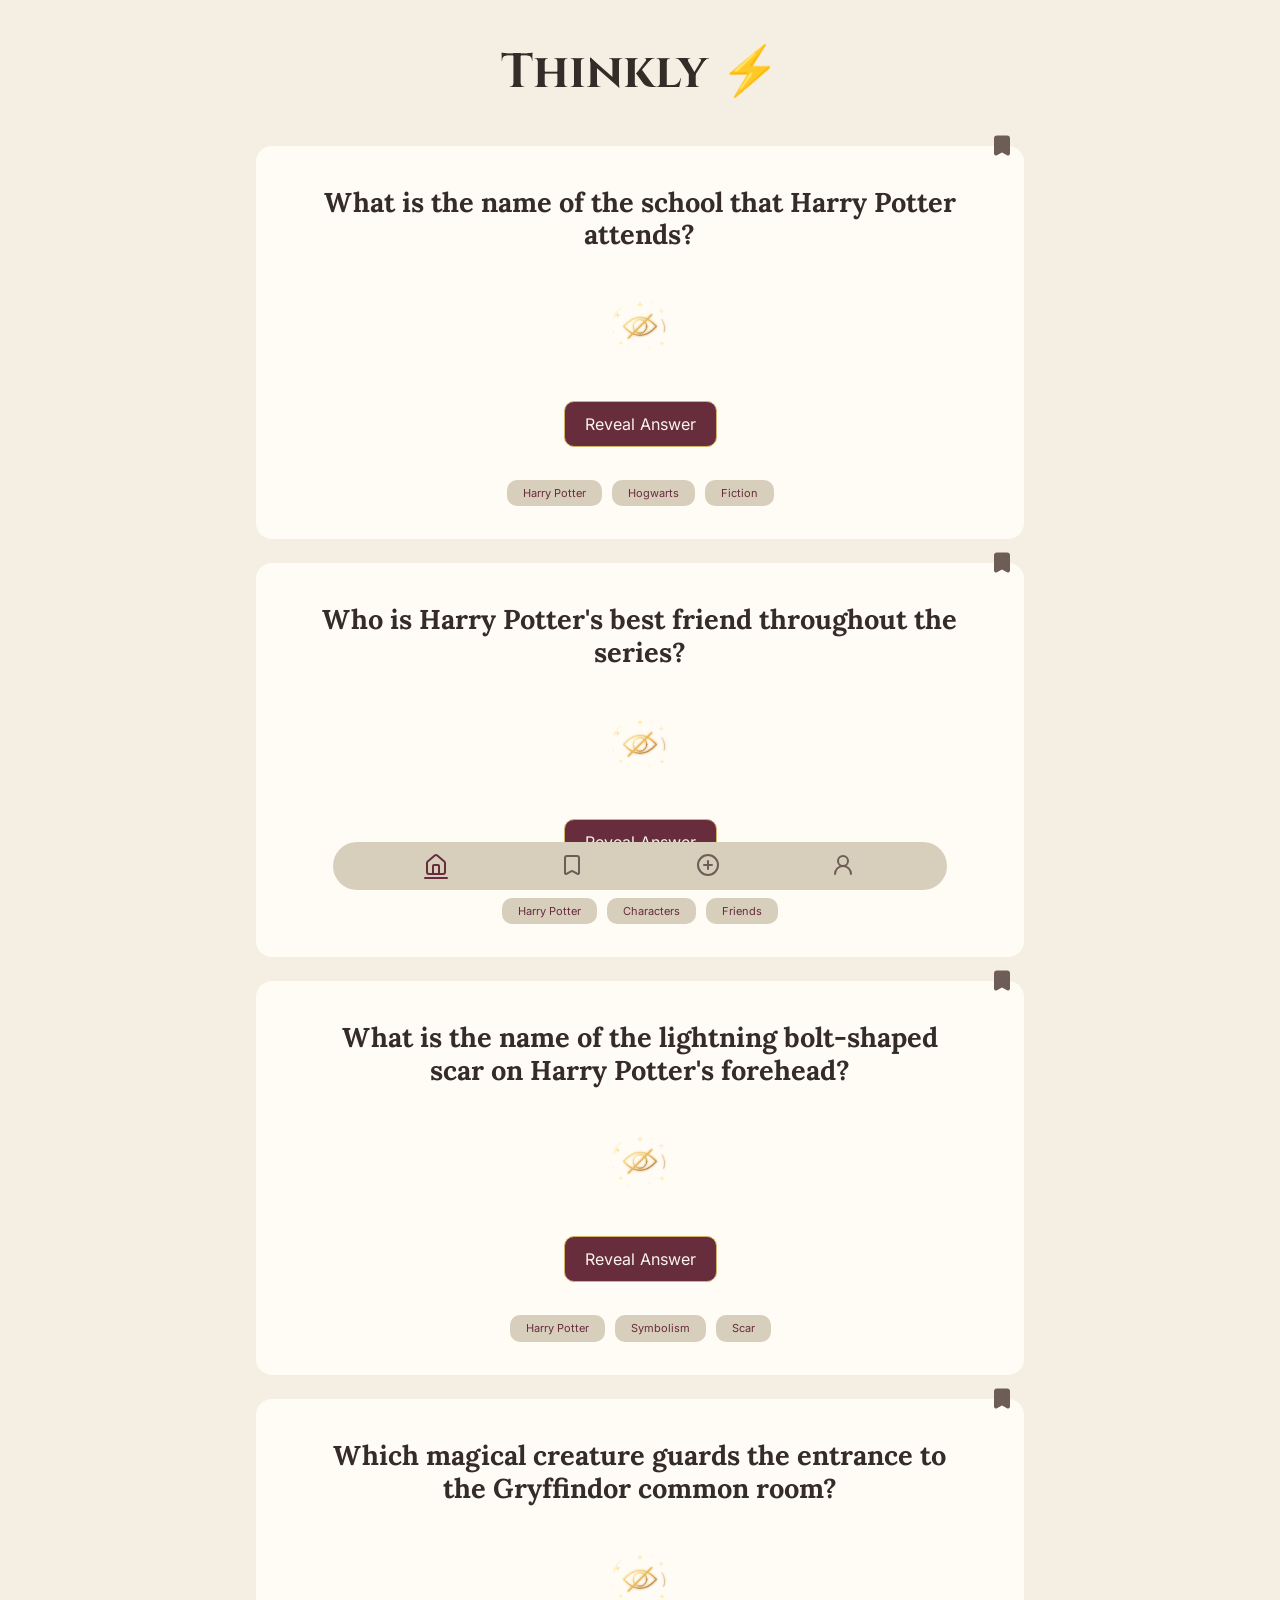
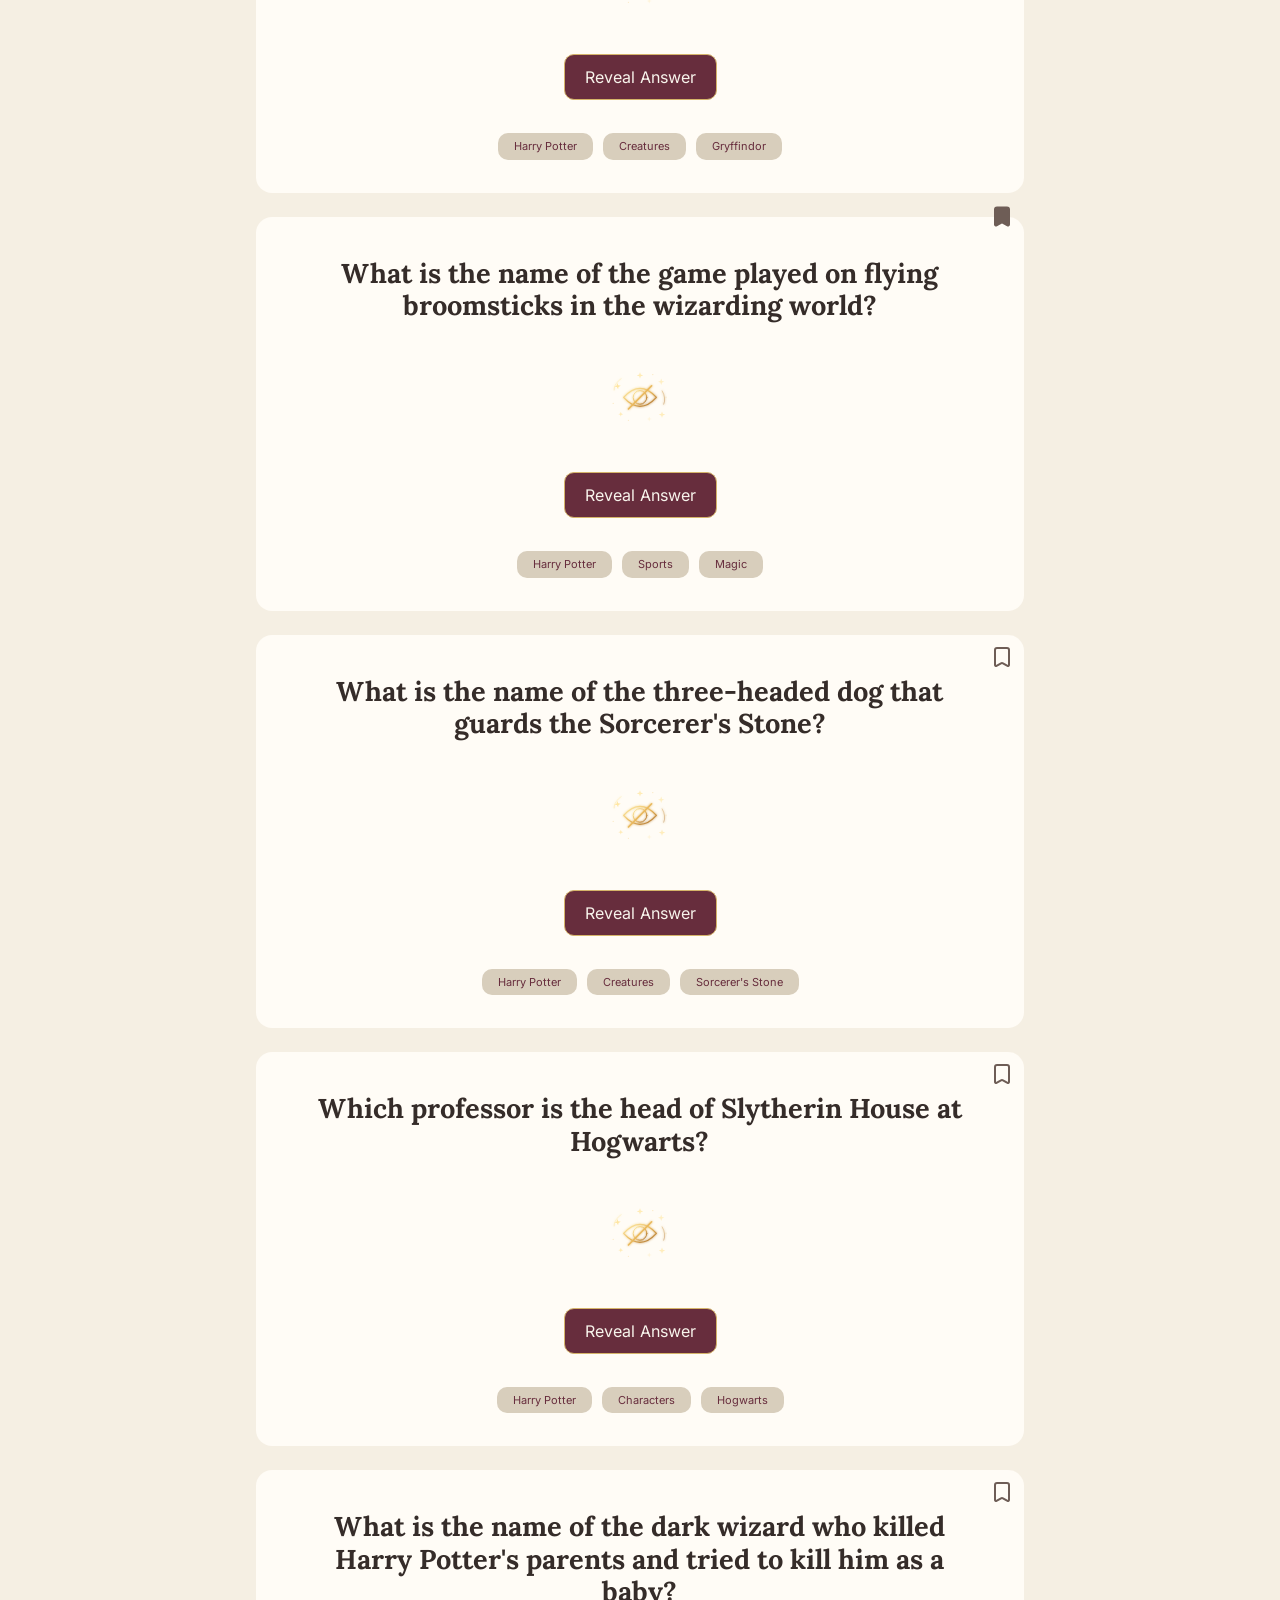
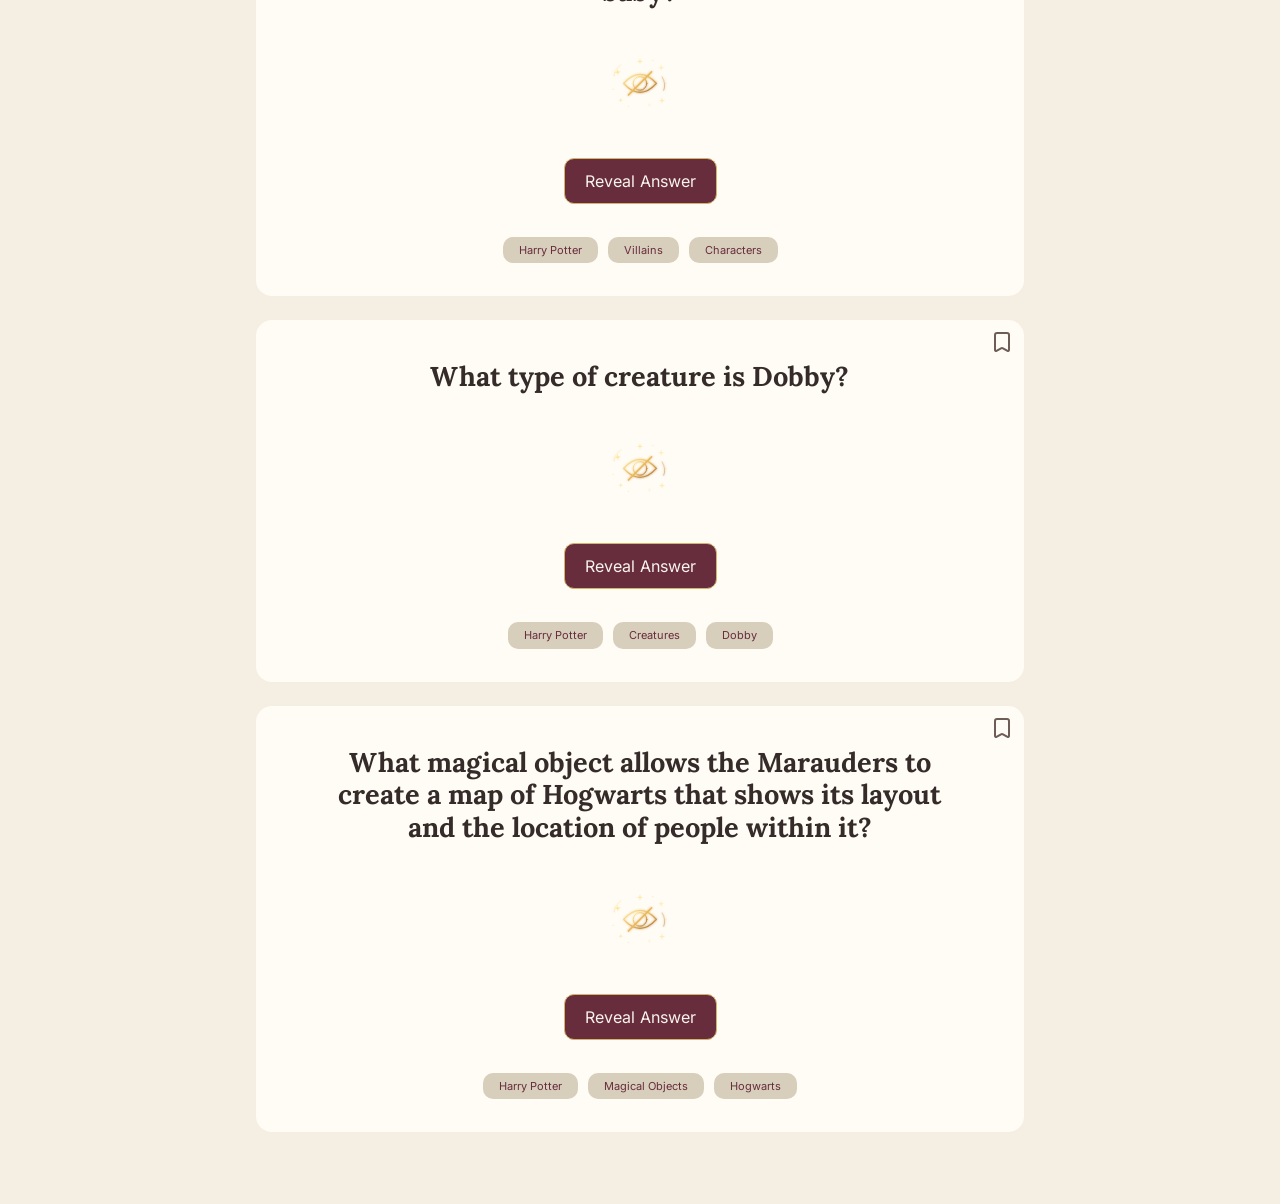
==== commit 33be335d: "Remove redundant form.js script inclusion from bookmarks, index, and profile pages" ====
--- a/index.html
+++ b/index.html
@@ -10,7 +10,6 @@
       type="image/x-icon"
     />
     <script src="./js/app.js" defer></script>
-    <script src="./js/form.js" defer></script>
     <title>Thinkly</title>
   </head>
   <body class="app">
